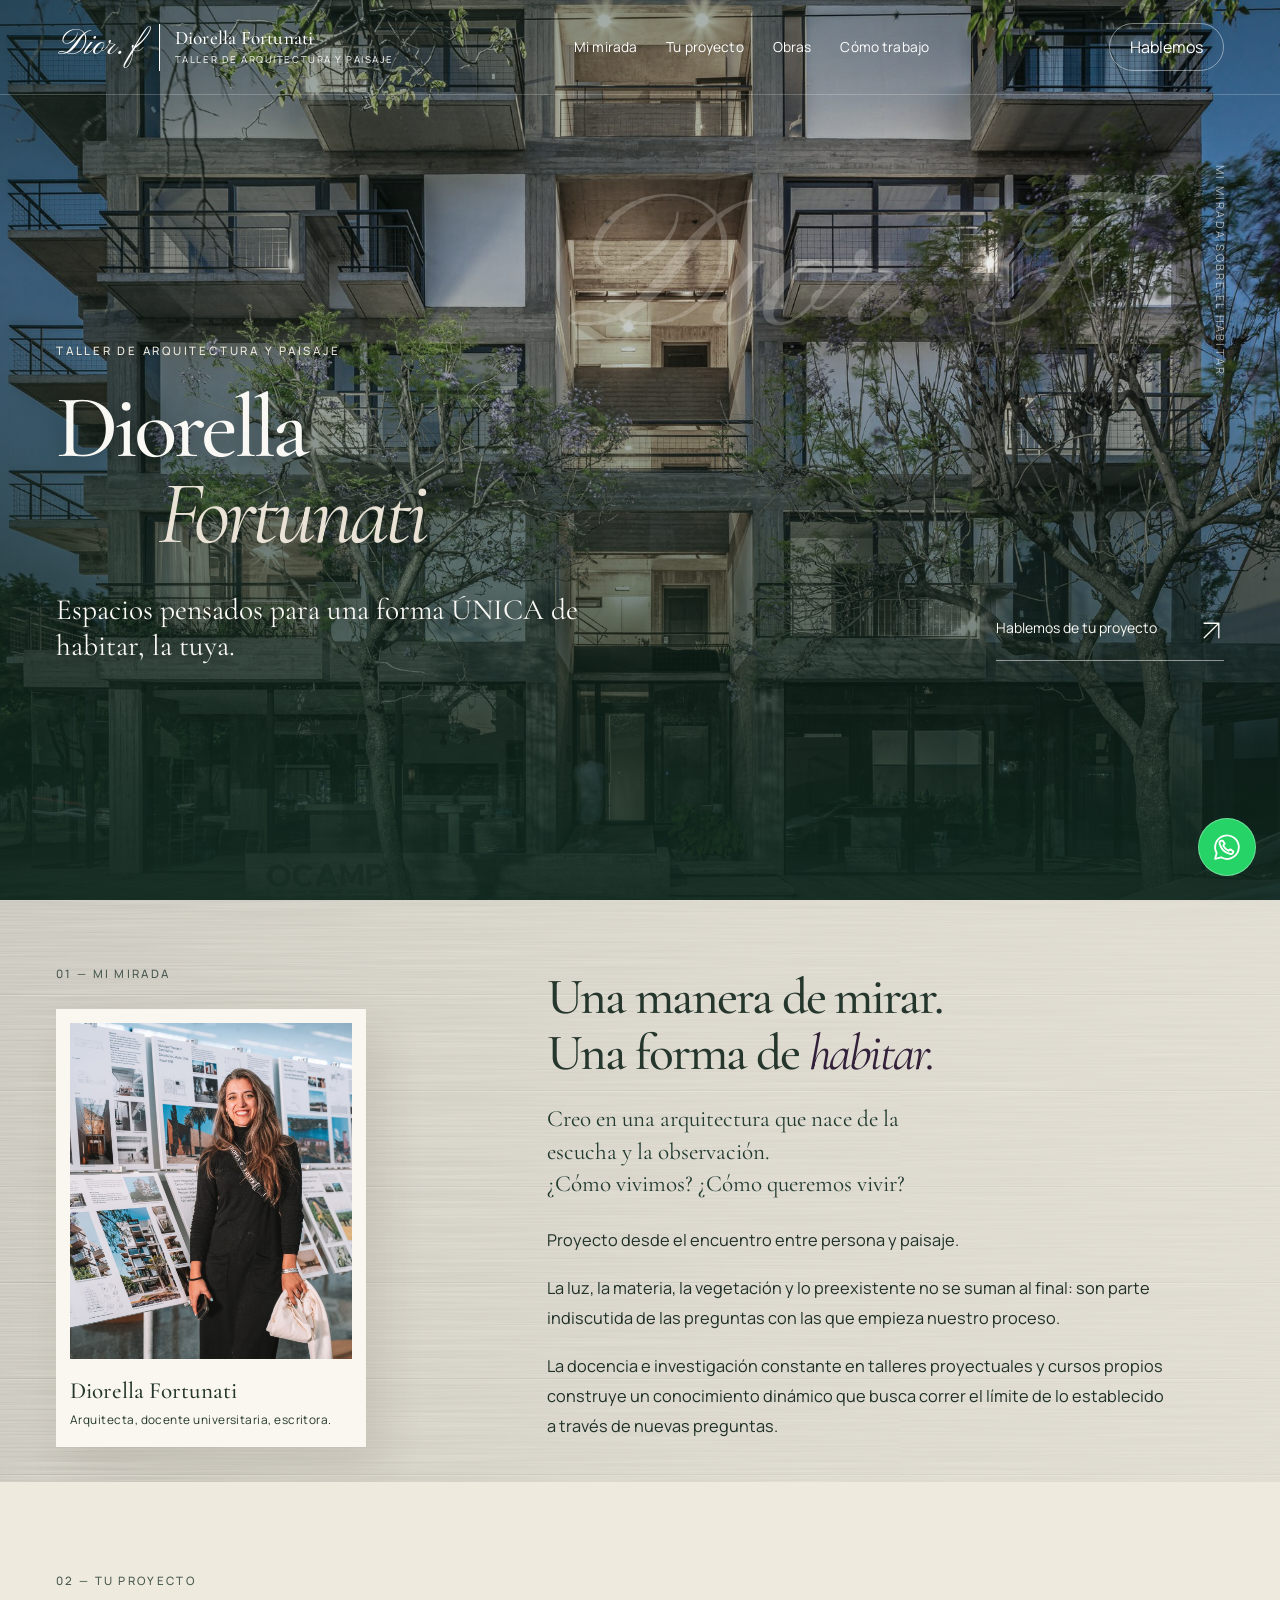
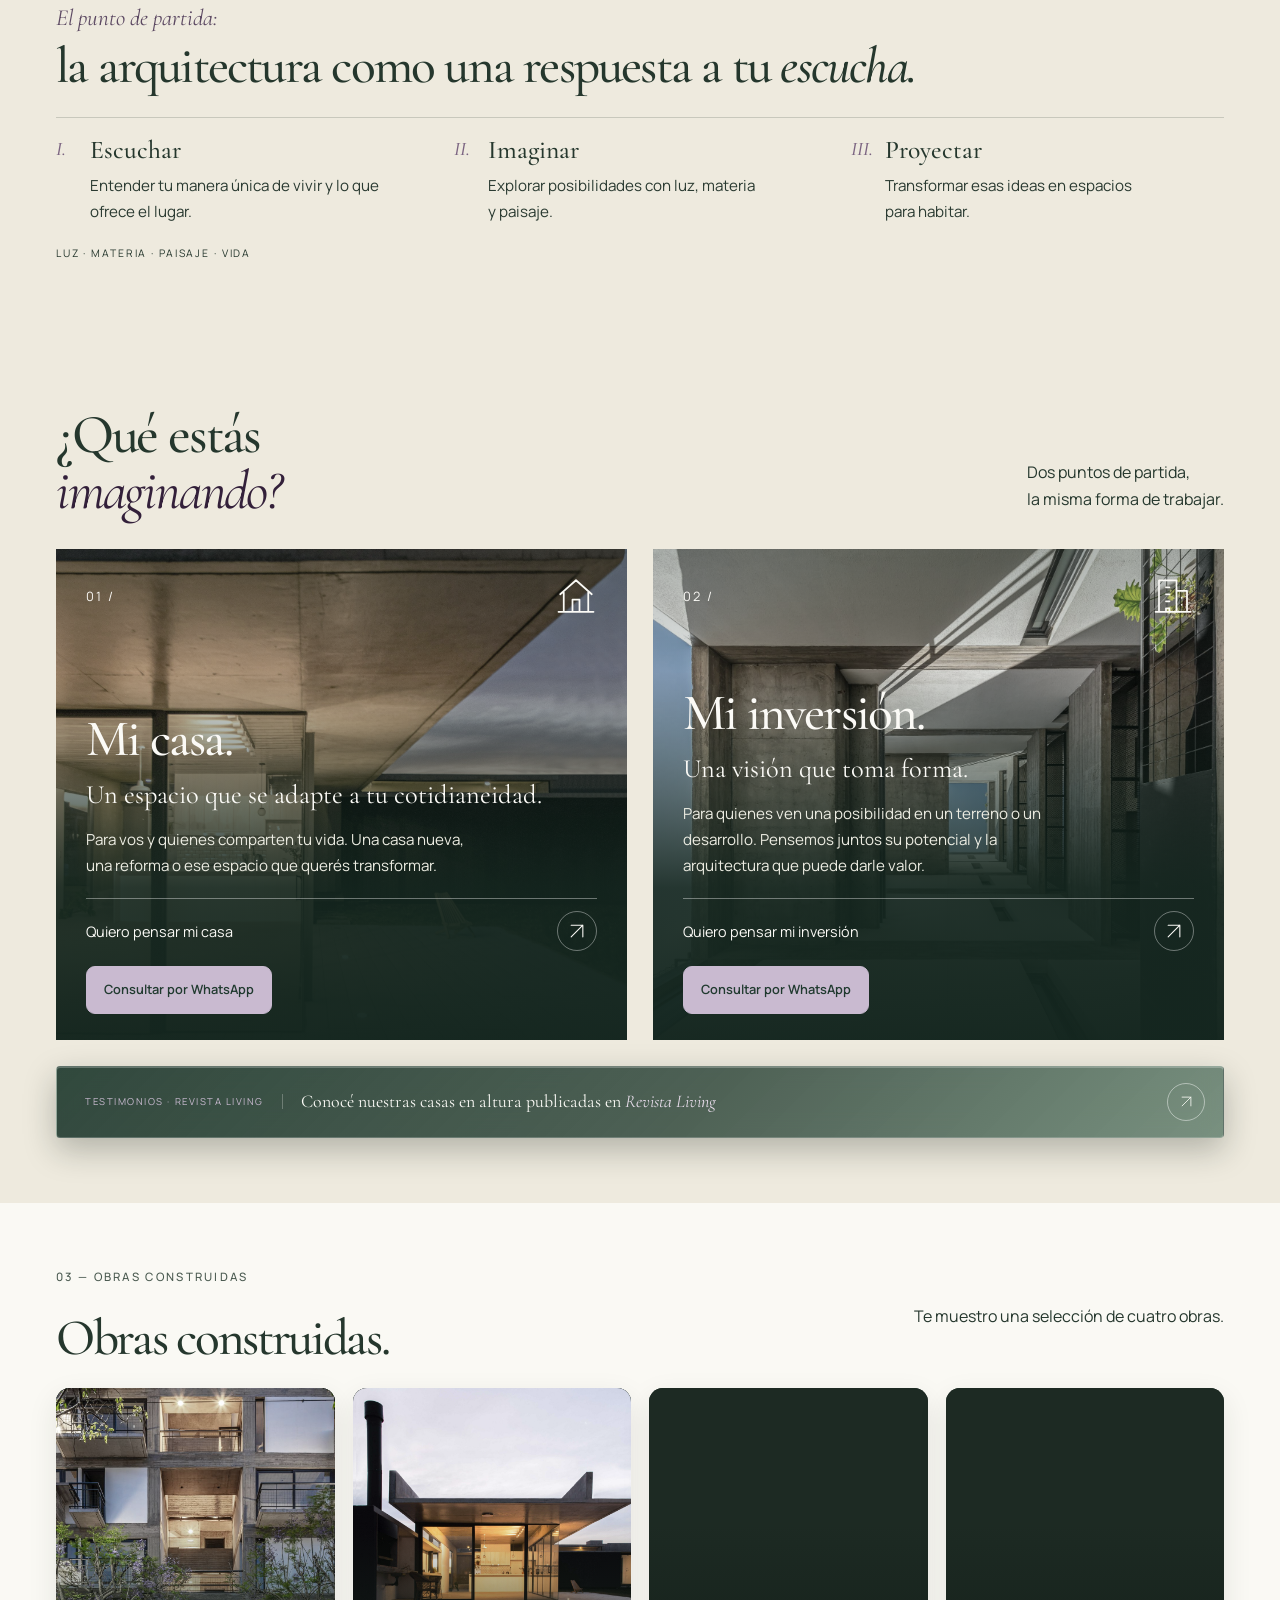
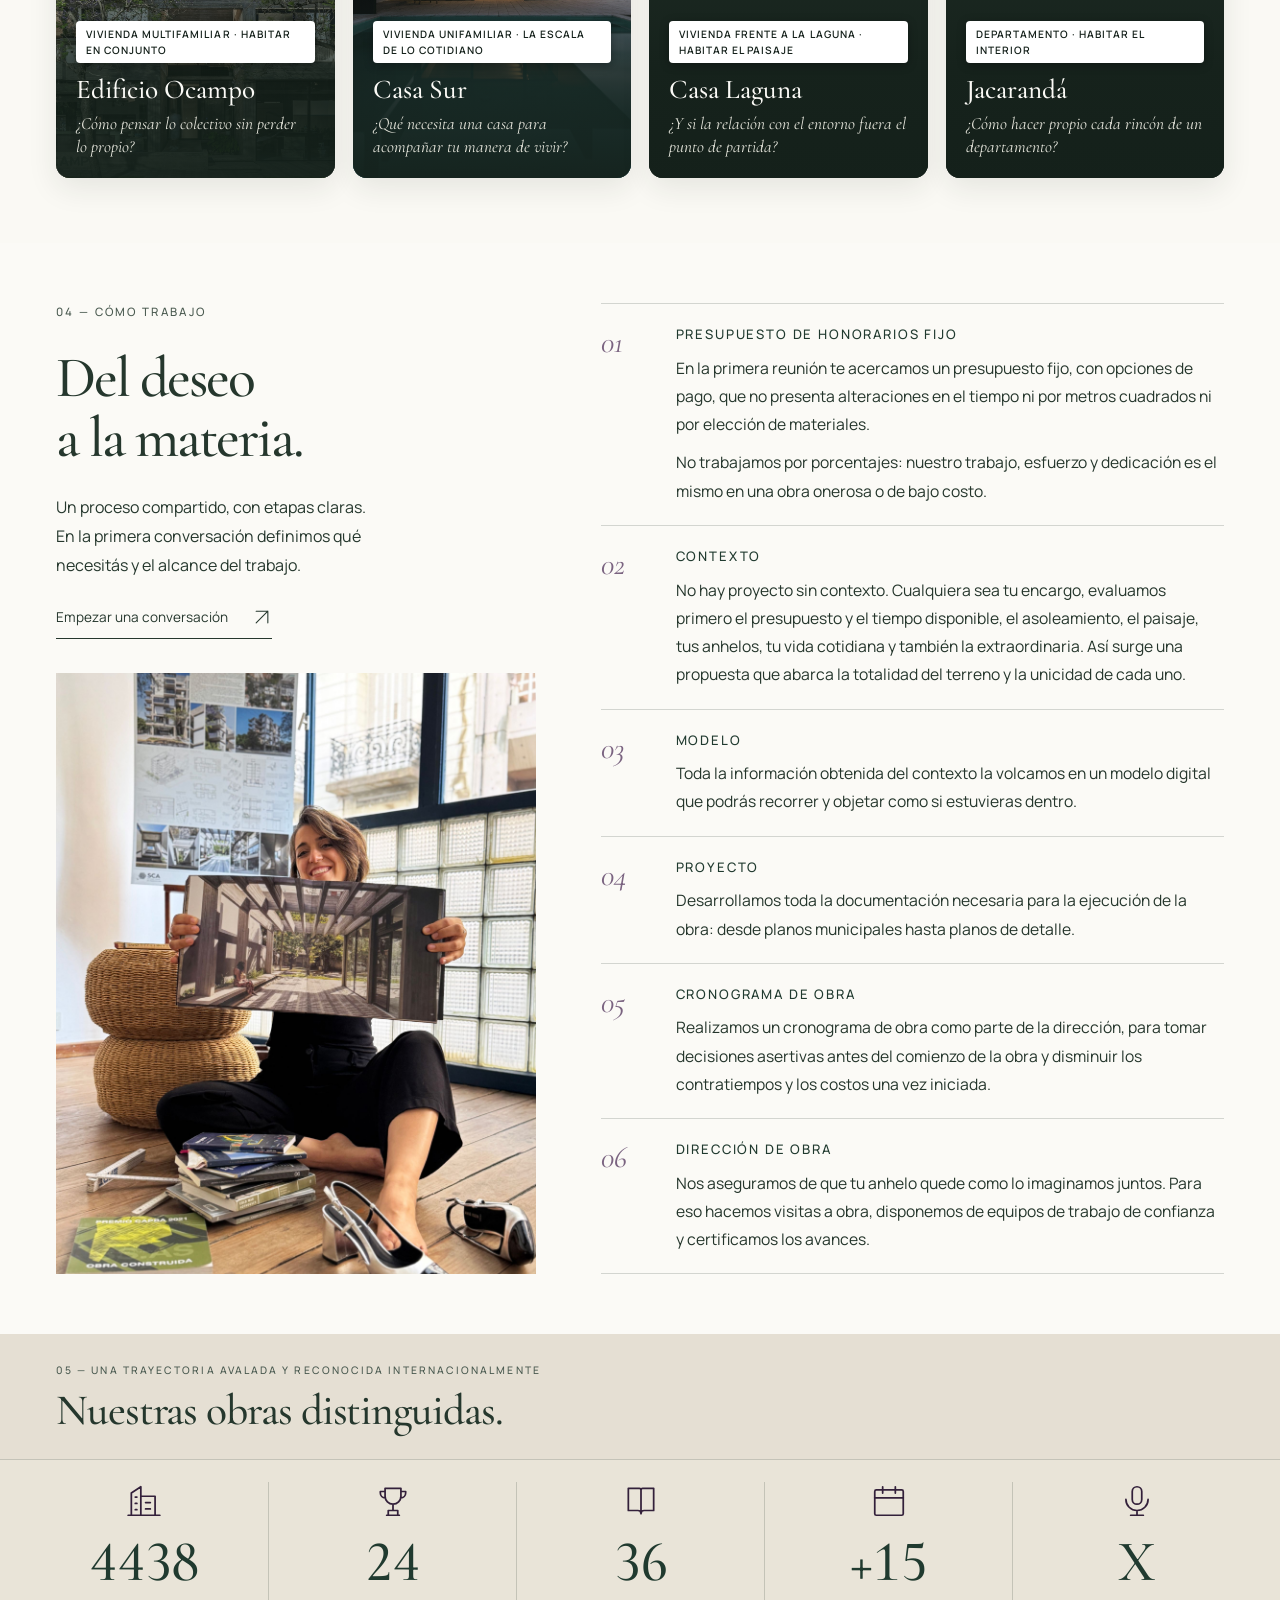
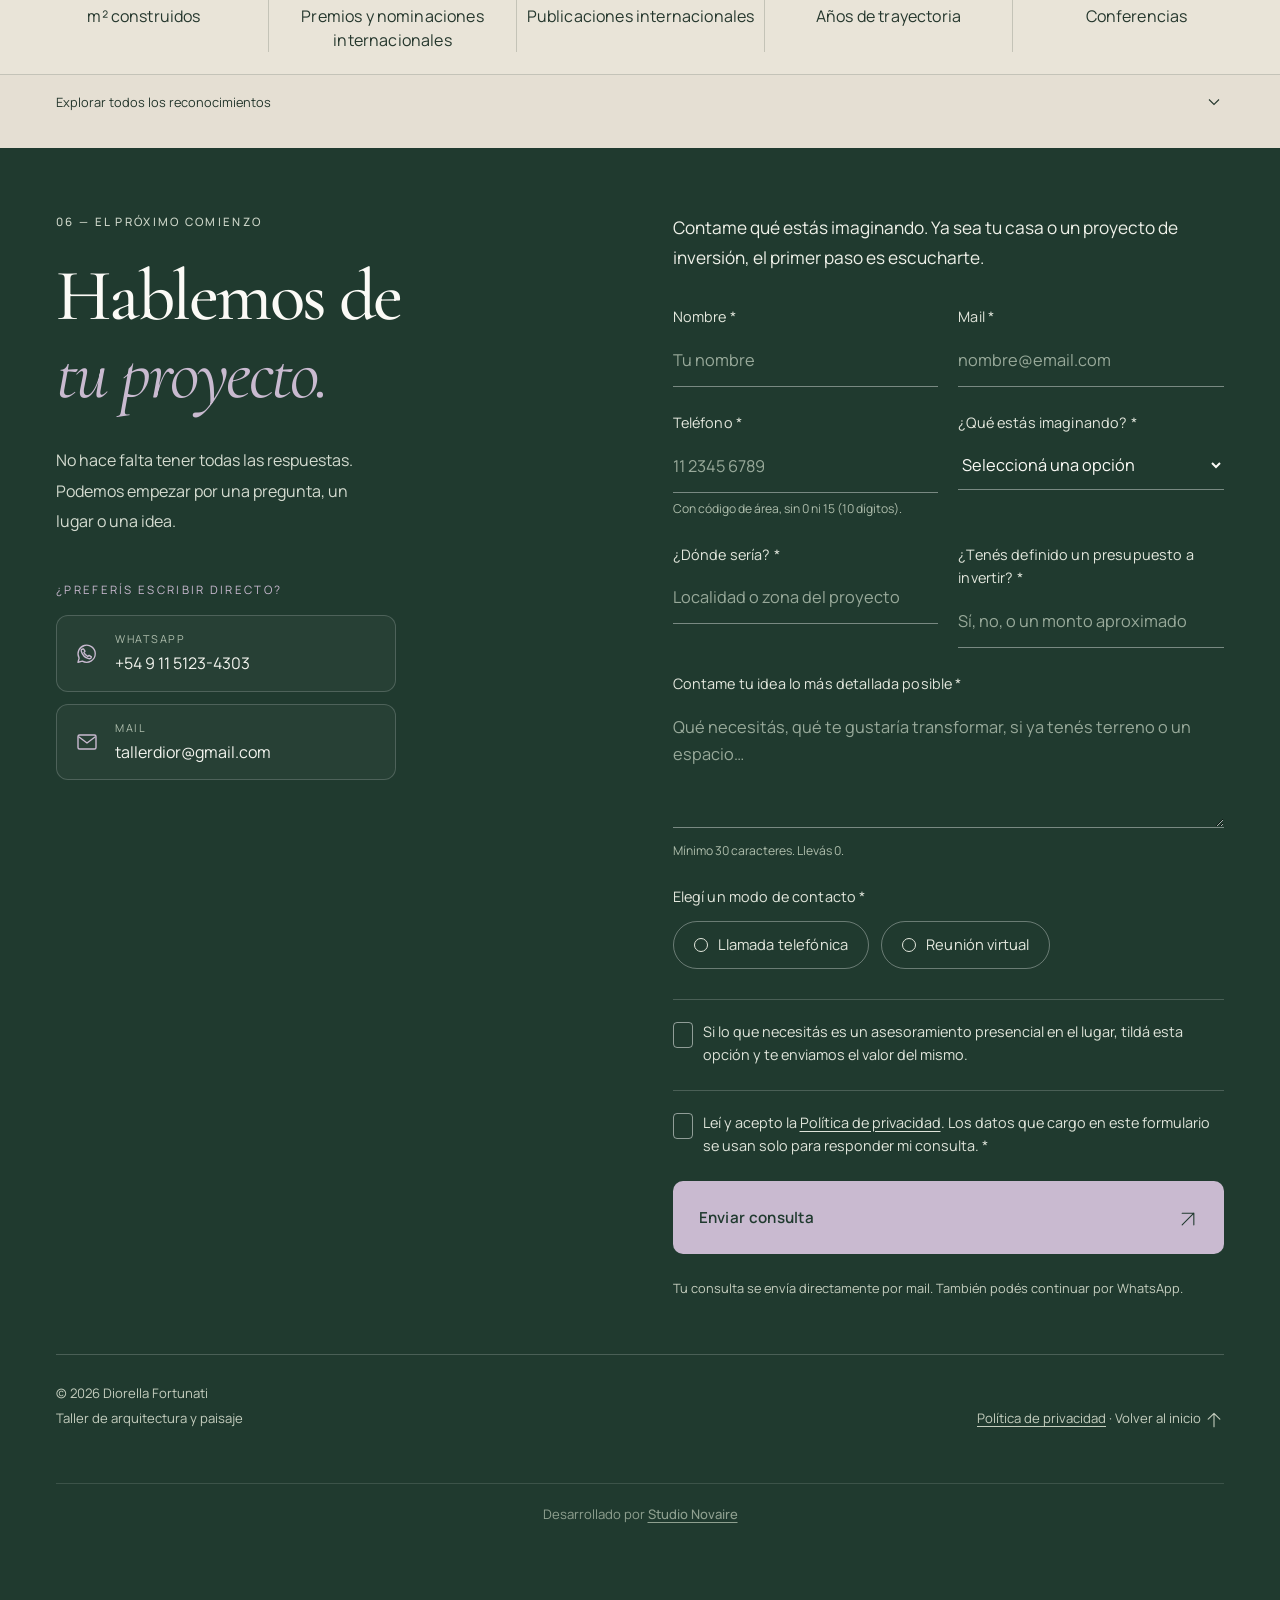
==== index.html @ 46cce626 "Restaurar cambios" ====
<!doctype html>
<html lang="es">
<head>
  <meta charset="UTF-8">
  <meta name="viewport" content="width=device-width, initial-scale=1.0">
  <meta name="theme-color" content="#173a31">
  <meta name="description" content="Diorella Fortunati. Taller de arquitectura y paisaje. Mi mirada sobre el habitar, la vivienda y los proyectos de inversión.">
  <title>Diorella Fortunati — Taller de arquitectura y paisaje</title>
  <link rel="preconnect" href="https://fonts.googleapis.com">
  <link rel="preconnect" href="https://fonts.gstatic.com" crossorigin>
  <link href="https://fonts.googleapis.com/css2?family=Cormorant+Garamond:ital,wght@0,400;0,500;0,600;1,400;1,500&amp;family=Manrope:wght@400;500;600&amp;family=Pinyon+Script&amp;display=swap" rel="stylesheet">
  <link rel="icon" href="favicon.ico" sizes="any"><link rel="icon" type="image/png" href="assets/images/favicon-dior.png"><link rel="apple-touch-icon" href="assets/images/apple-touch-icon.png">
  <link rel="stylesheet" href="css/styles.css"></head>

<body>
<!--
Edición basada en landing-dior.vercel.app y la devolución suministrada.
PENDIENTES EDITORIALES: confirmar grafía Fortunati/Fortunatti; selección definitiva
de cuatro obras y textos de sus enfoques; reemplazar fotografías con originales de Drive.
CONTACTO: configurar CONTACTO al principio de js/script.js. Sin datos, prepara una consulta
copiable y nunca simula un envío. No requiere instalar dependencias.
-->
<a class="skip" href="#inicio">Ir al contenido</a><div class="paper" aria-hidden="true"></div>
<header id="header"><nav class="wrap" aria-label="Navegación principal">
<a class="brand" href="#inicio"><span class="mark">Dior<span class="mark-dot">.</span>f</span><span class="brand-text"><span class="brand-name">Diorella Fortunati</span><span class="brand-tag">Taller de arquitectura y paisaje</span></span></a>
<div class="navlinks" id="navigation"><a href="#mirada">Mi mirada</a><a href="#tu-proyecto">Tu proyecto</a><a href="#obras">Obras</a><a href="#metodo">Cómo trabajo</a><a href="#contacto">Hablemos</a></div>
<a class="nav-cta" href="#contacto">Hablemos</a>
<button class="menu" aria-label="Abrir menú" aria-expanded="false" aria-controls="navigation"><span></span><span></span></button></nav></header>
<main>
<section class="hero" id="inicio" aria-label="Diorella Fortunati, arquitectura y paisaje">
<div class="hero-art" aria-hidden="true"><img src="assets/images/generales/frente.jpg" alt="" decoding="async" class="hero-slide active" fetchpriority="high"></div>
<div class="hero-monogram" aria-hidden="true">Dior<span class="mark-dot">.</span>F</div>
<div class="hero-folio" aria-hidden="true">Mi mirada sobre el habitar</div>
<div class="hero-content wrap"><span class="hero-kicker eyebrow">Taller de arquitectura y paisaje</span>
<h1>Diorella <span>Fortunati</span></h1>
<div class="hero-bottom"><p class="hero-copy">Espacios pensados para una forma ÚNICA de habitar, la tuya.</p><a class="hero-cta" href="#contacto">Hablemos de tu proyecto <span aria-hidden="true"><svg class="line-icon" viewBox="0 0 24 24" fill="none" stroke="currentColor" stroke-width="1.3" stroke-linecap="round" stroke-linejoin="round" aria-hidden="true"><path d="M5 19 19 5M5 5h14v14"/></svg></span></a></div>
</div></section>
<section class="intro" id="mirada"><div class="wrap intro-grid">
<div class="portrait-column reveal"><span class="eyebrow">01 — Mi mirada</span><figure class="portrait-frame"><img src="assets/images/generales/profesional.jpg" alt="Diorella Fortunati frente a una exposición de arquitectura" decoding="async" width="290" height="336" loading="lazy"><figcaption><strong>Diorella Fortunati</strong><span>Arquitecta, docente universitaria, escritora.</span></figcaption></figure></div>
<div class="intro-side reveal"><h2>Una manera de mirar.<br>Una forma de <em>habitar.</em></h2>
<p>Creo en una arquitectura que nace de la escucha y la observación.<br>¿Cómo vivimos? ¿Cómo queremos vivir?</p>
<p>Proyecto desde el encuentro entre persona y paisaje.</p>
<p>La luz, la materia, la vegetación y lo preexistente no se suman al final: son parte indiscutida de las preguntas con las que empieza nuestro proceso.</p>
<p>La docencia e investigación constante en talleres proyectuales y cursos propios construye un conocimiento dinámico que busca correr el límite de lo establecido a través de nuevas preguntas.</p>
</div></div></section>
<section class="listen" id="tu-proyecto"><div class="wrap">
<div class="listen-heading reveal"><div><span class="eyebrow">02 — Tu proyecto</span><h2><small>El punto de partida:</small> la arquitectura como una respuesta a tu <em>escucha.</em></h2></div></div>
<div class="principles reveal"><article class="principle"><span class="num">I.</span><h3>Escuchar</h3><p>Entender tu manera única de vivir y lo que ofrece el lugar.</p></article><article class="principle"><span class="num">II.</span><h3>Imaginar</h3><p>Explorar posibilidades con luz, materia y paisaje.</p></article><article class="principle"><span class="num">III.</span><h3>Proyectar</h3><p>Transformar esas ideas en espacios para habitar.</p></article></div>
<p class="listen-tags">Luz · Materia · Paisaje · Vida</p></div></section>
<section class="audiences" id="que-imaginas"><div class="wrap"><div class="audiences-heading reveal"><div><h2>¿Qué estás<br><em>imaginando?</em></h2></div><p>Dos puntos de partida,<br>la misma forma de trabajar.</p></div><div class="audience-grid"><article class="audience-card reveal">
<img class="audience-photo" src="assets/images/casa-sur/lateral.jpg" alt="" loading="lazy" decoding="async">
<div class="audience-top"><span class="audience-number">01 /</span><svg class="audience-icon" viewBox="0 0 24 24" fill="none" stroke="currentColor" stroke-width="1.3" stroke-linecap="round" stroke-linejoin="round" aria-hidden="true"><path d="m3 11 9-8 9 8M5 10v11h14V10M10 21v-7h4v7M2 21h20"/></svg></div>
<div class="audience-content"><h3>Mi casa.</h3><p class="audience-subtitle">Un espacio que se adapte a tu cotidianeidad.</p><p class="audience-description">Para vos y quienes comparten tu vida. Una casa nueva, una reforma o ese espacio que querés transformar.</p><a class="audience-action" href="#contacto" data-interest="Vivienda unifamiliar">Quiero pensar mi casa<span class="audience-arrow"><svg class="line-icon" viewBox="0 0 24 24" fill="none" stroke="currentColor" stroke-width="1.3" stroke-linecap="round" stroke-linejoin="round" aria-hidden="true"><path d="M5 19 19 5M5 5h14v14"/></svg></span></a><a class="audience-whatsapp" href="#contacto" data-wa="vivienda" data-interest="Vivienda unifamiliar" aria-label="Consultar por WhatsApp sobre vivienda familiar"><span>Consultar por WhatsApp</span></a></div></article><article class="audience-card reveal">
<img class="audience-photo" src="assets/images/ocampo-edificio/lateral.jpg" alt="" loading="lazy" decoding="async">
<div class="audience-top"><span class="audience-number">02 /</span><svg class="audience-icon" viewBox="0 0 24 24" fill="none" stroke="currentColor" stroke-width="1.3" stroke-linecap="round" stroke-linejoin="round" aria-hidden="true"><path d="M4 21V3h10v18M14 9h6v12M2 21h20M8 7h2M8 11h2M8 15h2M17 13h0M17 17h0M8 21v-2h2v2"/></svg></div>
<div class="audience-content"><h3>Mi inversión.</h3><p class="audience-subtitle">Una visión que toma forma.</p><p class="audience-description">Para quienes ven una posibilidad en un terreno o un desarrollo. Pensemos juntos su potencial y la arquitectura que puede darle valor.</p><a class="audience-action" href="#contacto" data-interest="Inversión / desarrollo inmobiliario">Quiero pensar mi inversión<span class="audience-arrow"><svg class="line-icon" viewBox="0 0 24 24" fill="none" stroke="currentColor" stroke-width="1.3" stroke-linecap="round" stroke-linejoin="round" aria-hidden="true"><path d="M5 19 19 5M5 5h14v14"/></svg></span></a><a class="audience-whatsapp" href="#contacto" data-wa="inversion" data-interest="Inversión / desarrollo inmobiliario" aria-label="Consultar por WhatsApp sobre inversión inmobiliaria"><span>Consultar por WhatsApp</span></a></div></article></div><a class="press-band reveal" href="https://www.lanacion.com.ar/revista-living/visitamos-a-tres-vecinos-en-un-edificio-en-ituzaingo-que-apuesta-a-elevar-la-calidad-de-vida-en-nid27102024/" target="_blank" rel="noopener"><span class="press-label">Testimonios · Revista Living</span><span class="press-text">Conocé nuestras casas en altura publicadas en <em>Revista Living</em></span><span class="press-arrow" aria-hidden="true"><svg class="line-icon" viewBox="0 0 24 24" fill="none" stroke="currentColor" stroke-width="1.3" stroke-linecap="round" stroke-linejoin="round"><path d="M5 19 19 5M5 5h14v14"/></svg></span></a></div></section>
<section class="works" id="obras"><div class="wrap"><div class="section-head reveal"><div><span class="eyebrow">03 — Obras construidas</span><h2>Obras construidas.</h2></div><p>Te muestro una selección de cuatro obras.</p></div><div class="gallery-tools"><p>Seleccioná una obra para conocerla.</p><div class="gallery-buttons"><button type="button" id="worksPrev" aria-label="Obras anteriores" aria-controls="worksTrack"><svg class="line-icon" viewBox="0 0 24 24" fill="none" stroke="currentColor" stroke-width="1.4" aria-hidden="true"><path d="M20 12H4m7-7-7 7 7 7"/></svg></button><button type="button" id="worksNext" aria-label="Obras siguientes" aria-controls="worksTrack"><svg class="line-icon" viewBox="0 0 24 24" fill="none" stroke="currentColor" stroke-width="1.4" aria-hidden="true"><path d="M4 12h16m-7-7 7 7-7 7"/></svg></button></div></div><div class="project-grid reveal" id="worksTrack" role="region" aria-label="Galería de obras construidas" tabindex="0"><article class="project" data-interest="Inversión / desarrollo inmobiliario" data-project="0"><button class="project-select" type="button" aria-label="Ver detalle de Edificio Ocampo" aria-haspopup="dialog"><span class="project-media"><img src="assets/images/ocampo-edificio/frente.jpg" alt="Edificio Ocampo — Estudio Morton" decoding="async" loading="lazy"><span class="project-open">Ver obra <svg class="line-icon" viewBox="0 0 24 24" fill="none" stroke="currentColor" stroke-width="1.3" aria-hidden="true"><path d="M5 19 19 5M5 5h14v14"/></svg></span></span><span class="project-info"><span class="project-meta">Vivienda multifamiliar · Habitar en conjunto</span><span class="project-name">Edificio Ocampo</span><span class="project-idea">¿Cómo pensar lo colectivo sin perder lo propio?</span></span></button></article>
<article class="project" data-interest="Vivienda unifamiliar" data-project="1"><button class="project-select" type="button" aria-label="Ver detalle de Casa Sur" aria-haspopup="dialog"><span class="project-media"><img src="assets/images/casa-sur/pileta.jpg" alt="Casa Sur — Estudio Morton" decoding="async" loading="lazy"><span class="project-open">Ver obra <svg class="line-icon" viewBox="0 0 24 24" fill="none" stroke="currentColor" stroke-width="1.3" aria-hidden="true"><path d="M5 19 19 5M5 5h14v14"/></svg></span></span><span class="project-info"><span class="project-meta">Vivienda unifamiliar · La escala de lo cotidiano</span><span class="project-name">Casa Sur</span><span class="project-idea">¿Qué necesita una casa para acompañar tu manera de vivir?</span></span></button></article>
<article class="project" data-interest="Vivienda unifamiliar" data-project="2"><button class="project-select" type="button" aria-label="Ver detalle de Casa Laguna" aria-haspopup="dialog"><span class="project-media"><img src="assets/images/casa-laguna/image3.jpg" alt="Casa Laguna — Estudio Morton" decoding="async" loading="lazy"><span class="project-open">Ver obra <svg class="line-icon" viewBox="0 0 24 24" fill="none" stroke="currentColor" stroke-width="1.3" aria-hidden="true"><path d="M5 19 19 5M5 5h14v14"/></svg></span></span><span class="project-info"><span class="project-meta">Vivienda frente a la laguna · Habitar el paisaje</span><span class="project-name">Casa Laguna</span><span class="project-idea">¿Y si la relación con el entorno fuera el punto de partida?</span></span></button></article>
<article class="project" data-interest="Vivienda unifamiliar" data-project="3"><button class="project-select" type="button" aria-label="Ver detalle de Jacarandá" aria-haspopup="dialog"><span class="project-media"><img src="assets/images/jacaranda/cocina.jpg" alt="Jacarandá — Estudio Morton" decoding="async" loading="lazy"><span class="project-open">Ver obra <svg class="line-icon" viewBox="0 0 24 24" fill="none" stroke="currentColor" stroke-width="1.3" aria-hidden="true"><path d="M5 19 19 5M5 5h14v14"/></svg></span></span><span class="project-info"><!-- JACARANDÁ: textos provisorios, completar con datos de Diorella --><span class="project-meta">Departamento · Habitar el interior</span><span class="project-name">Jacarandá</span><span class="project-idea">¿Cómo hacer propio cada rincón de un departamento?</span></span></button></article></div></div></section>
<section class="process" id="metodo"><div class="wrap process-grid"><div class="reveal"><span class="eyebrow">04 — Cómo trabajo</span><h2>Del deseo<br>a la materia.</h2><!-- FOTO: reemplazar el src por la foto definitiva --><figure class="process-photo"> <img src="assets/images/generales/proyecto.jpg" alt="Obra de Diorella Fortunati" loading="lazy" decoding="async"></figure><p class="process-lead">Un proceso compartido, con etapas claras. En la primera conversación definimos qué necesitás y el alcance del trabajo.</p><a class="text-link" href="#contacto">Empezar una conversación <svg class="line-icon" viewBox="0 0 24 24" fill="none" stroke="currentColor" stroke-width="1.3" stroke-linecap="round" stroke-linejoin="round" aria-hidden="true"><path d="M5 19 19 5M5 5h14v14"/></svg></a></div><div class="steps reveal">
<article class="step"><span>01</span><div><h3>Presupuesto de honorarios fijo</h3><p>En la primera reunión te acercamos un presupuesto fijo, con opciones de pago, que no presenta alteraciones en el tiempo ni por metros cuadrados ni por elección de materiales.</p><p>No trabajamos por porcentajes: nuestro trabajo, esfuerzo y dedicación es el mismo en una obra onerosa o de bajo costo.</p></div></article>
<article class="step"><span>02</span><div><h3>Contexto</h3><p>No hay proyecto sin contexto. Cualquiera sea tu encargo, evaluamos primero el presupuesto y el tiempo disponible, el asoleamiento, el paisaje, tus anhelos, tu vida cotidiana y también la extraordinaria. Así surge una propuesta que abarca la totalidad del terreno y la unicidad de cada uno.</p></div></article>
<article class="step"><span>03</span><div><h3>Modelo</h3><p>Toda la información obtenida del contexto la volcamos en un modelo digital que podrás recorrer y objetar como si estuvieras dentro.</p></div></article>
<article class="step"><span>04</span><div><h3>Proyecto</h3><p>Desarrollamos toda la documentación necesaria para la ejecución de la obra: desde planos municipales hasta planos de detalle.</p></div></article>
<article class="step"><span>05</span><div><h3>Cronograma de obra</h3><p>Realizamos un cronograma de obra como parte de la dirección, para tomar decisiones asertivas antes del comienzo de la obra y disminuir los contratiempos y los costos una vez iniciada.</p></div></article>
<article class="step"><span>06</span><div><h3>Dirección de obra</h3><p>Nos aseguramos de que tu anhelo quede como lo imaginamos juntos. Para eso hacemos visitas a obra, disponemos de equipos de trabajo de confianza y certificamos los avances.</p></div></article>
</div></div></section>
<section class="recognition-band" id="premios" aria-labelledby="recognitionTitle"><div class="wrap reveal"><div class="recognition-heading"><div><span class="eyebrow">05 — Una trayectoria avalada y reconocida internacionalmente</span><h2 id="recognitionTitle">Nuestras obras distinguidas.</h2></div></div></div>
<div class="profile-counters wide-counters"><div class="recognition-stat"><svg class="stat-icon" viewBox="0 0 24 24" fill="none" stroke="currentColor" stroke-width="1.1" stroke-linecap="round" stroke-linejoin="round" aria-hidden="true"><path d="M2 21h20M4 21V7l6-4v18M10 9h9v12M13 13h3M13 17h3M6.5 9.5h1M6.5 13.5h1M6.5 17.5h1"/></svg><strong class="profile-count" data-target="4500" aria-hidden="true">4500</strong><span>m² construidos</span><span class="sr-only">4500</span></div><div class="recognition-stat"><svg class="stat-icon" viewBox="0 0 24 24" fill="none" stroke="currentColor" stroke-width="1.1" stroke-linecap="round" stroke-linejoin="round" aria-hidden="true"><path d="M7 4h10v5a5 5 0 0 1-10 0V4ZM7 6H4v1a3 3 0 0 0 3 3M17 6h3v1a3 3 0 0 1-3 3M12 14v4M8 21h8M9 18h6v3H9z"/></svg><strong class="profile-count" data-target="24" aria-hidden="true">24</strong><span>Premios y nominaciones internacionales</span><span class="sr-only">24</span></div><div class="recognition-stat"><svg class="stat-icon" viewBox="0 0 24 24" fill="none" stroke="currentColor" stroke-width="1.1" stroke-linecap="round" stroke-linejoin="round" aria-hidden="true"><path d="M4 4h7a1 1 0 0 1 1 1v15a2 2 0 0 0-2-2H4V4Zm16 0h-7a1 1 0 0 0-1 1v15a2 2 0 0 1 2-2h6V4Z"/></svg><strong class="profile-count" data-target="36" aria-hidden="true">36</strong><span>Publicaciones internacionales</span><span class="sr-only">36</span></div><div class="recognition-stat"><svg class="stat-icon" viewBox="0 0 24 24" fill="none" stroke="currentColor" stroke-width="1.1" stroke-linecap="round" stroke-linejoin="round" aria-hidden="true"><rect x="3" y="5" width="18" height="16" rx="1"/><path d="M3 10h18M8 3v4m8-4v4"/></svg><strong class="profile-count" data-target="15" data-prefix="+" aria-hidden="true">15</strong><span>Años de trayectoria</span><span class="sr-only">Más de 15</span></div><div class="recognition-stat"><svg class="stat-icon" viewBox="0 0 24 24" fill="none" stroke="currentColor" stroke-width="1.1" stroke-linecap="round" stroke-linejoin="round" aria-hidden="true"><rect x="9" y="3" width="6" height="11" rx="3"/><path d="M5 11a7 7 0 0 0 14 0M12 18v3M8 21h8"/></svg><!-- CONFERENCIAS: reemplazar las dos X por el número real --><strong class="profile-count" data-target="X" aria-hidden="true">X</strong><span>Conferencias</span><span class="sr-only">Conferencias: dato a confirmar</span></div></div><div class="wrap"><details class="recognition-details"><summary>Explorar todos los reconocimientos<svg class="line-icon" viewBox="0 0 24 24" fill="none" stroke="currentColor" stroke-width="1.3" aria-hidden="true"><path d="m6 9 6 6 6-6"/></svg></summary><div class="recognition-list full-recognition-list"><div class="recognition-category"><h4>Premios</h4><ul><li><strong>Gran Bienal Internacional de Arquitectura de Santa Cruz</strong><p>Primer premio · Edificio Ocampo · Categoría E: Producción Internacional, Obra Construida.</p></li><li><strong>ARQ FADEA 2024/2025</strong><p>Segundo premio.</p></li><li><strong>CAPBA Obra Construida 2021</strong><p>Segundo premio · Edificio Ocampo · Vivienda multifamiliar mayor a tres niveles.</p></li><li><strong>CAPBA Obra Construida 2018</strong><p>Primer premio · Casa Suburbana · Vivienda PROCREAR.</p></li><li><strong>Mejor proyecto de posgrado UTDT 2017</strong><p>Tercer premio · Rolling Pavilion · Diorella Fortunati, Andres Milos y Diego Valenzuela · Posgrado de Arquitectura y Tecnología.</p></li><li><strong>Premio Internacional CLA TIL 2014</strong><p>Segundo premio · Congreso Latinoamericano de Arquitectura, Taller Integral de Arquitectura · CCCAO, tesis de Diorella Fortunati.</p></li></ul></div><div class="recognition-category"><h4>Nominaciones</h4><ul><li><strong>Mies Crown Hall Americas Prize</strong><p>Cycle 5 · 2024–2025.</p></li><li><strong>Golden Trezzini Awards 2023 · Edificio Ocampo</strong><p>Best Implemented Project of Residential or Mixed-Use Estate.</p></li><li><strong>Golden Trezzini Awards 2023 · Casa Laguna</strong><p>Best Implemented Project of Private Residence.</p></li><li><strong>Golden Trezzini Awards 2023 · Jacarandá</strong><p>Best Implemented Apartment.</p></li><li><strong>Premio Soy Arquitecta 2021–2022</strong><p>Diorella Fortunati · Arquitecta Desarrolladora.</p></li></ul></div><div class="recognition-category"><h4>Menciones y distinciones</h4><ul><li><strong>Premio Soy Arquitecta 2023–2024</strong><p>Diorella Fortunati · Destacada en Arquitecta Proyectista.</p></li><li><strong>Premio Gualter Colombo · Bienal Nacional AcAU 2021–2022</strong><p>Distinción · Edificio Ocampo · Vivienda multifamiliar.</p></li><li><strong>CAPBA Obra Construida 2022</strong><p>Mención · Casa Sur · Vivienda unifamiliar.</p></li><li><strong>Mejor curso de grado UTDT 2021</strong><p>Primera mención · Simulaciones Sincrónicas · Dirección de Obras, Cátedra Robles.</p></li></ul></div><div class="recognition-category"><h4>Selecciones</h4><ul><li><strong>XVIII Bienal Internacional de Arquitectura de Buenos Aires 2022</strong><p>Edificio Ocampo · Vivienda multifamiliar.</p></li><li><strong>Premio In Award · Bienal Internacional de Arquitectura de Nueva York 2022</strong><p>Selección.</p></li><li><strong>5.º Encuentro de Mujeres Arquitectas 2023</strong><p>Selección nacional · Sistemas Materiales · Academia e Investigación.</p></li></ul></div><div class="recognition-category"><h4>Convocatorias</h4><ul><li><strong>Conversatorio Vivienda Exenta · CAPBA D2 2023</strong><p>Casa Laguna · Colección Vivienda, n.º 2: Viviendas Exentas · Bisman Ediciones.</p></li><li><strong>Consejo Superior de Arquitectura 2023</strong><p>Curso Expresión Material.</p></li></ul></div><div class="recognition-category"><h4>Becas</h4><ul><li><strong>Intercambio profesional IGE 2015</strong><p>Beca completa · Diorella Fortunati · Intercambio de Grupo de Estudio Alemania–Argentina, Rotary Internacional.</p></li><li><strong>Beca al mérito UM · 2007–2012</strong><p>Diorella Fortunati.</p></li></ul></div></div><p class="counter-note">Las entradas idénticas de Casa Laguna / Golden Trezzini y de In Award Nueva York se muestran una sola vez.</p></details></div></section>
<section class="contact" id="contacto"><div class="wrap"><div class="contact-top"><div class="contact-heading reveal"><span class="eyebrow">06 — El próximo comienzo</span><h2>Hablemos de<br><em>tu proyecto.</em></h2><p>No hace falta tener todas las respuestas. Podemos empezar por una pregunta, un lugar o una idea.</p><div class="contact-direct"><span class="contact-direct-label">¿Preferís escribir directo?</span><a class="contact-direct-link" href="#contacto" data-wa="general"><svg viewBox="0 0 32 32" fill="none" stroke="currentColor" stroke-width="1.8" stroke-linecap="round" stroke-linejoin="round" aria-hidden="true"><path d="M27 15.5a11.5 11.5 0 0 1-17.2 10L4 27l1.5-5.6A11.5 11.5 0 1 1 27 15.5Z"/><path d="m11.3 9.3 2 3-1.4 1.8c1.1 2.2 2.9 4 5.1 5.1l1.8-1.4 3 2c-.3 2-1.7 2.9-3.5 2.4-4.8-1.3-8.6-5.1-9.9-9.9-.5-1.8.4-3.2 2.9-3Z"/></svg><span><small>WhatsApp</small>+54 9 11 5123-4303</span></a><a class="contact-direct-link" href="mailto:tallerdior@gmail.com"><svg viewBox="0 0 24 24" fill="none" stroke="currentColor" stroke-width="1.4" stroke-linecap="round" stroke-linejoin="round" aria-hidden="true"><rect x="3" y="5" width="18" height="14" rx="1.5"/><path d="m4 7 8 6 8-6"/></svg><span><small>Mail</small>tallerdior@gmail.com</span></a></div></div><div class="contact-card reveal"><p>Contame qué estás imaginando. Ya sea tu casa o un proyecto de inversión, el primer paso es escucharte.</p>
<form class="contact-form" id="contactForm">
<div class="field"><label for="nombre">Nombre *</label><input id="nombre" name="nombre" autocomplete="name" placeholder="Tu nombre" maxlength="120" required></div>
<div class="field"><label for="email">Mail *</label><input id="email" name="email" type="email" autocomplete="email" placeholder="nombre@email.com" maxlength="200" required></div>
<div class="field"><label for="telefono">Teléfono *</label><input id="telefono" name="telefono" type="tel" inputmode="tel" autocomplete="tel" placeholder="11 2345 6789" maxlength="20" required aria-describedby="telefonoHint"><small class="field-hint" id="telefonoHint">Con código de área, sin 0 ni 15 (10 dígitos).</small></div>
<div class="field"><label for="tipo">¿Qué estás imaginando? *</label><select id="tipo" name="tipo" required><option value="" selected disabled>Seleccioná una opción</option><option>Vivienda unifamiliar</option><option>Inversión / desarrollo inmobiliario</option></select></div>
<div class="field"><label for="ubicacion">¿Dónde sería? *</label><input id="ubicacion" name="ubicacion" placeholder="Localidad o zona del proyecto" maxlength="200" required></div>
<div class="field"><label for="presupuesto">¿Tenés definido un presupuesto a invertir? *</label><input id="presupuesto" name="presupuesto" placeholder="Sí, no, o un monto aproximado" maxlength="200" required></div>
<div class="field wide"><label for="mensaje">Contame tu idea lo más detallada posible *</label><textarea id="mensaje" name="mensaje" placeholder="Qué necesitás, qué te gustaría transformar, si ya tenés terreno o un espacio…" maxlength="4000" required></textarea></div>
<fieldset class="field wide choice-group"><legend>Elegí un modo de contacto *</legend>
<label class="choice"><input type="radio" name="modo" value="Llamada telefónica" required><span>Llamada telefónica</span></label>
<label class="choice"><input type="radio" name="modo" value="Reunión virtual" required><span>Reunión virtual</span></label></fieldset>
<label class="choice choice-check field wide"><input type="checkbox" name="presencial" value="Sí"><span>Si lo que necesitás es un asesoramiento presencial en el lugar, tildá esta opción y te enviamos el valor del mismo.</span></label>
<label class="choice choice-check field wide"><input type="checkbox" name="privacidad" value="Sí" required><span>Leí y acepto la <button type="button" class="privacy-open">Política de privacidad</button>. Los datos que cargo en este formulario se usan solo para responder mi consulta. *</span></label>
<button class="submit" type="submit"><span id="submitLabel" style="font-size:inherit">Preparar consulta</span><span aria-hidden="true"><svg class="line-icon" viewBox="0 0 24 24" fill="none" stroke="currentColor" stroke-width="1.3" stroke-linecap="round" stroke-linejoin="round" aria-hidden="true"><path d="M5 19 19 5M5 5h14v14"/></svg></span></button>
<p class="form-note" id="contactNote">Vista previa: el contacto del estudio todavía no está conectado. Podés preparar y copiar tu consulta; no se enviará automáticamente.</p>
</form></div></div><footer><div>© <span id="year">2026</span> Diorella Fortunati<br>Taller de arquitectura y paisaje</div><div class="footer-right"><button type="button" class="privacy-open">Política de privacidad</button> · <a href="#inicio">Volver al inicio <svg class="line-icon" viewBox="0 0 24 24" fill="none" stroke="currentColor" stroke-width="1.3" stroke-linecap="round" stroke-linejoin="round" aria-hidden="true"><path d="M12 20V4m-7 7 7-7 7 7"/></svg></a></div><div class="footer-credit">Desarrollado por <a href="https://www.studionovaire.com/" target="_blank" rel="noopener">Studio Novaire</a></div></footer></div></section>
</main>
<a class="whatsapp whatsapp-floating" href="#contacto" data-wa="general" aria-label="Consultar por WhatsApp"><svg viewBox="0 0 32 32" fill="none" stroke="currentColor" stroke-width="1.8" stroke-linecap="round" stroke-linejoin="round" aria-hidden="true"><path d="M27 15.5a11.5 11.5 0 0 1-17.2 10L4 27l1.5-5.6A11.5 11.5 0 1 1 27 15.5Z"/><path d="m11.3 9.3 2 3-1.4 1.8c1.1 2.2 2.9 4 5.1 5.1l1.8-1.4 3 2c-.3 2-1.7 2.9-3.5 2.4-4.8-1.3-8.6-5.1-9.9-9.9-.5-1.8.4-3.2 2.9-3Z"/></svg></a>
<dialog id="projectDialog" aria-labelledby="projectTitle"><button class="dialog-close" type="button">Cerrar <svg class="line-icon" viewBox="0 0 24 24" fill="none" stroke="currentColor" stroke-width="1.3" stroke-linecap="round" stroke-linejoin="round" aria-hidden="true"><path d="m6 6 12 12M6 18 18 6"/></svg></button><div class="project-detail-layout"><div class="project-detail-image"><img id="projectImage" alt=""></div><div class="dialog-caption"><span class="eyebrow">Estudio Morton · Obra seleccionada</span><h2 id="projectTitle"></h2><p id="projectFacts"></p><p id="projectQuestion"></p><div class="detail-block"><h3>Qué se realizó</h3><p id="projectScope"></p></div><div class="detail-block"><h3>Qué se destaca</h3><ul id="projectHighlights"></ul></div><p id="projectCredits"></p><a id="projectSource" class="detail-source" target="_blank" rel="noopener">Ver ficha completa en Estudio Morton</a><a class="text-link" id="projectInquiry" href="#contacto">Quiero conversar sobre mi proyecto<svg class="line-icon" viewBox="0 0 24 24" fill="none" stroke="currentColor" stroke-width="1.3" aria-hidden="true"><path d="M5 19 19 5M5 5h14v14"/></svg></a></div></div></dialog>
<dialog id="privacyDialog" aria-labelledby="privacyTitle"><button class="dialog-close" type="button">Cerrar <svg class="line-icon" viewBox="0 0 24 24" fill="none" stroke="currentColor" stroke-width="1.3" stroke-linecap="round" stroke-linejoin="round" aria-hidden="true"><path d="m6 6 12 12M6 18 18 6"/></svg></button><div class="inquiry-content privacy-content"><span class="eyebrow">Tus datos</span><h2 id="privacyTitle">Política de privacidad.</h2>
<h3>Quién es responsable</h3><p>Diorella Fortunati, Taller de arquitectura y paisaje, es responsable de los datos personales que se cargan en este sitio.</p>
<h3>Qué datos tomamos</h3><p>Solo los que vos completás en el formulario de contacto: nombre, mail, teléfono, tipo de proyecto, ubicación, presupuesto estimado, la descripción de tu idea y el modo de contacto que elegís. El sitio no usa cookies publicitarias ni de seguimiento.</p>
<h3>Para qué los usamos</h3><p>Únicamente para responder tu consulta, contactarte por el medio que elegiste y, si lo pedís, enviarte el valor de un asesoramiento presencial. No enviamos publicidad ni compartimos, vendemos o cedemos tus datos a terceros.</p>
<h3>Cómo se envían y guardan</h3><p>El formulario se envía por medio del servicio Web3Forms, que entrega tu consulta en nuestra casilla de mail. Si elegís continuar por WhatsApp, la conversación queda sujeta a las condiciones de esa aplicación. Conservamos tu consulta el tiempo necesario para responderla y dar seguimiento a tu proyecto.</p>
<h3>Tus derechos</h3><p>Podés pedir en cualquier momento acceder a tus datos, corregirlos o eliminarlos, escribiéndonos a <a href="mailto:tallerdior@gmail.com">tallerdior@gmail.com</a> o por WhatsApp al +54 9 11 5123-4303. La Agencia de Acceso a la Información Pública, órgano de control de la Ley 25.326 de Protección de Datos Personales, atiende las denuncias y reclamos vinculados a esta materia.</p>
<p class="privacy-date">Última actualización: octubre de 2026.</p></div></dialog>
<dialog id="inquiryDialog" aria-labelledby="inquiryTitle"><button class="dialog-close" type="button">Cerrar <svg class="line-icon" viewBox="0 0 24 24" fill="none" stroke="currentColor" stroke-width="1.3" stroke-linecap="round" stroke-linejoin="round" aria-hidden="true"><path d="m6 6 12 12M6 18 18 6"/></svg></button><div class="inquiry-content"><span class="eyebrow">Tu proyecto</span><h2 id="inquiryTitle">El primer paso.</h2><p id="inquiryExplanation">Tu consulta está preparada. Todavía no se envió ningún mensaje.</p><label for="inquiryText">Resumen de tu consulta</label><textarea id="inquiryText" readonly></textarea><div class="inquiry-actions"><a class="submit" id="sendInquiry" hidden target="_blank" rel="noopener">Continuar por WhatsApp <svg class="line-icon" viewBox="0 0 24 24" fill="none" stroke="currentColor" stroke-width="1.3" stroke-linecap="round" stroke-linejoin="round" aria-hidden="true"><path d="M5 19 19 5M5 5h14v14"/></svg></a><button id="copyInquiry" class="submit submit-ghost" type="button">Copiar consulta <span aria-hidden="true"><svg class="line-icon" viewBox="0 0 24 24" fill="none" stroke="currentColor" stroke-width="1.3" stroke-linecap="round" stroke-linejoin="round" aria-hidden="true"><path d="M5 19 19 5M5 5h14v14"/></svg></span></button></div><p id="copyStatus" role="status"></p></div></dialog>

<script src="js/script.js" defer></script>
</body>
</html>
---- css/styles.css ----
:root{--green:#203a2f;--ink:#25372d;--paper:#eeeade;--white:#fbfaf6;--lilac:#c9bad0;--line:#25372d30;--mx:65%;--my:35%}*{box-sizing:border-box}html{scroll-behavior:smooth;scroll-padding-top:100px}body{margin:0;background:var(--paper);color:var(--ink);font:400 16px/1.65 'Manrope',sans-serif;overflow-x:clip}a{color:inherit;text-decoration:none}button,input,textarea,select{font:inherit}button,a{-webkit-tap-highlight-color:transparent}button{cursor:pointer}button:focus-visible,a:focus-visible{outline:2px solid #9a6daf;outline-offset:5px}.wrap{width:min(1280px,calc(100% - 112px));margin:auto}.serif,h1,h2,.project h3,.num,.stat strong,.award h3,.year{font-family:'Cormorant Garamond',Georgia,serif;font-weight:500}.eyebrow{display:block;font:500 .75rem/1.6 'Manrope',sans-serif;text-transform:uppercase;letter-spacing:.19em;margin-bottom:26px}section{padding:120px 0}.paper{position:fixed;inset:0;pointer-events:none;z-index:25;opacity:.22;background-image:url("data:image/svg+xml,%3Csvg viewBox='0 0 200 200' xmlns='http://www.w3.org/2000/svg'%3E%3Cfilter id='grain'%3E%3CfeTurbulence type='fractalNoise' baseFrequency='.68' numOctaves='3' stitchTiles='stitch'/%3E%3C/filter%3E%3Crect width='100%25' height='100%25' opacity='.22' filter='url(%23grain)'/%3E%3C/svg%3E");mix-blend-mode:multiply}.skip{position:fixed;top:-100px;left:20px;z-index:100;background:var(--paper);padding:12px}.skip:focus{top:12px}
header{position:fixed;inset:0 0 auto;z-index:30;color:white;padding:23px 0;border-bottom:1px solid #ffffff35;transition:background .35s,color .35s}header.scrolled{background:#eeeadef2;color:var(--green);backdrop-filter:blur(18px);border-color:var(--line);padding:14px 0}nav{display:grid;grid-template-columns:auto 1fr auto;align-items:center;column-gap:20px}
.brand{grid-column:1}
.navlinks{grid-column:2;justify-self:center}
.nav-cta{grid-column:3;display:none}
.menu{grid-column:3}
@media(min-width:801px){.navlinks>a:last-child{display:none}.nav-cta{display:inline-flex;align-items:center;border:1px solid #ffffff70;border-radius:30px;padding:10px 20px;transition:background .3s,border-color .3s}.nav-cta:hover{background:#ffffff18}header.scrolled .nav-cta{border-color:var(--line)}header.scrolled .nav-cta:hover{background:var(--white)}}.brand{display:flex;gap:13px;align-items:center;font-size:.875rem;letter-spacing:.04em}.mark{font-family:'Cormorant Garamond',serif;font-size:2rem;letter-spacing:-.03em;padding-right:6px;border-right:1px solid currentColor;line-height:1}.brand-name{font-family:'Cormorant Garamond',serif;font-size:1.15rem;font-weight:500;letter-spacing:.01em}.navlinks{display:flex;gap:29px;align-items:center;font-size:.8rem}.navlinks a{padding:10px 0;position:relative}.navlinks a:after{content:'';position:absolute;bottom:4px;left:0;width:0;height:1px;background:currentColor;transition:width .3s}.navlinks a:hover:after,.navlinks a[aria-current]:after{width:100%}.navlinks a:last-child{border:1px solid #ffffff70;border-radius:30px;padding:10px 20px}.scrolled .navlinks a:last-child{border-color:var(--line)}.menu{display:none;background:none;color:inherit;border:0;width:44px;height:44px}.menu span{display:block;width:25px;height:1px;background:currentColor;margin:7px 0;transition:.3s}.menu[aria-expanded=true] span:first-child{transform:translateY(4px) rotate(45deg)}.menu[aria-expanded=true] span:last-child{transform:translateY(-4px) rotate(-45deg)}
.hero{position:relative;min-height:900px;min-height:max(800px,100svh);display:flex;align-items:flex-end;color:var(--white);isolation:isolate;padding:160px 0 54px;background:var(--green)}.hero-art{position:absolute;inset:0;z-index:-2;overflow:hidden}.hero-art img{display:block;width:100%;height:100%;object-fit:cover;object-position:center 58%;filter:saturate(.55) brightness(.65);animation:slowZoom 20s ease-in-out infinite alternate}.hero-art:after{content:'';position:absolute;inset:0;background:linear-gradient(180deg,#081f2266,transparent 40%,#12291ee6),linear-gradient(90deg,#10291f80,transparent)}.hero-content{position:relative}.hero h1{font-size:clamp(4.5rem,9.6vw,10rem);line-height:.99;letter-spacing:-.045em;margin:0;max-width:1100px;animation:appear 1.3s both;text-shadow:0 2px 24px rgba(8,20,15,.4)}.hero h1 span{display:block;font-style:italic;font-weight:400;margin-left:17vw;color:#ebe4d7}.hero-kicker{margin-bottom:25px;font-size:.75rem;color:#eeeade}.hero-cta{display:inline-flex;align-items:center;gap:42px;padding:12px 0;border-bottom:1px solid #ffffff80;margin-top:26px;font-size:.875rem}.hero-cta span{font-size:1.5rem;transition:.3s}.hero-cta:hover span{transform:translate(4px,-4px)}.hero-bottom{display:flex;justify-content:space-between;align-items:end;margin-top:28px;gap:30px}.hero-copy{font-size:.96rem;max-width:400px;line-height:1.8;color:#e1e1d8;margin:0}.scroll{font-size:.75rem;text-transform:uppercase;letter-spacing:.13em;display:flex;align-items:center;gap:18px}.scroll i{height:1px;width:50px;background:currentColor}.hero-folio{position:absolute;top:165px;right:4%;writing-mode:vertical-rl;font-size:.7rem;letter-spacing:.2em;text-transform:uppercase;color:#ffffffa0}.hero-monogram{position:absolute;top:80px;right:5%;font:400 clamp(160px,28vw,420px)/1 'Cormorant Garamond',serif;letter-spacing:-.11em;opacity:.1;pointer-events:none;z-index:-1}
.intro{position:relative;background:radial-gradient(ellipse at 5% 65%,#c0b09a35,transparent 65%),var(--paper);overflow:hidden}.intro:before{content:'';position:absolute;top:-250px;left:-100px;width:150%;height:450px;pointer-events:none;background:linear-gradient(105deg,transparent 35%,#afa28d16 36%,#fdf9ec70 55%,transparent 56%);transform:rotate(-14deg)}.intro-grid{display:grid;grid-template-columns:.85fr 1.35fr;gap:9vw;position:relative}.portrait-column{padding-top:7px}.portrait-frame{margin:0;max-width:380px;padding:20px 20px 26px;background:#f9f7ef;box-shadow:14px 20px 42px #4639221c;transform:rotate(-2deg);transition:transform .7s}.portrait-frame:hover{transform:rotate(0)}.portrait-frame img{display:block;width:100%;aspect-ratio:290/336;object-fit:cover;filter:saturate(.65)}.portrait-frame figcaption{font-size:.72rem;line-height:1.8;margin-top:19px;letter-spacing:.1em;text-transform:uppercase}.portrait-signature{font:italic 500 2.1rem/1.3 'Cormorant Garamond',serif;margin:28px 0 8px}.portrait-role{font-size:.8rem;line-height:1.8;margin:0;color:#25372d;max-width:300px}.intro h2{font-size:clamp(3rem,4.8vw,5rem);line-height:1.08;letter-spacing:-.04em;margin:0 0 32px}.intro h2 em{font-weight:400;color:#33203a}.intro-side>p{line-height:1.95;margin:0 0 44px;color:#25372d}.principles{display:grid;grid-template-columns:repeat(3,1fr);border-top:1px solid var(--line)}.principle{padding:22px 17px 0 0}.principle+.principle{padding-left:17px;border-left:1px solid var(--line)}.num{font-size:1.8rem;color:#33203a}.principle h3{font-size:1rem;font-weight:500;margin:20px 0 9px}.principle p{font-size:.9rem;line-height:1.8;color:#25372d;margin:0}
.works{background:#faf9f4}.section-head{display:flex;justify-content:space-between;gap:50px;align-items:end;margin-bottom:65px}.section-head h2{font-size:clamp(3.5rem,6.5vw,6.5rem);line-height:1.02;margin:0;letter-spacing:-.045em}.section-head>p{max-width:330px;font-size:.95rem;color:#25372d}.reference-note{display:block;margin-top:18px;font-size:.78rem}.reference-note a{text-decoration:underline}.project-grid{display:grid;grid-template-columns:repeat(3,minmax(0,1fr));gap:48px 24px}.project:nth-child(2),.project:nth-child(5){transform:translateY(42px)}.project-media{aspect-ratio:3/4;overflow:hidden;background:#d6d2c5}.project-button{display:block;border:0;padding:0;width:100%;height:100%;background:none;cursor:zoom-in;position:relative;overflow:hidden}.project-button:after{content:'Ver detalle';position:absolute;bottom:18px;right:18px;background:#f5f1e8e6;border-radius:30px;padding:9px 17px;font-size:.78rem;color:var(--green);opacity:0;transform:translateY(8px);transition:.3s}.project-button:hover:after,.project-button:focus-visible:after{opacity:1;transform:none}.project img{display:block;width:100%;height:100%;object-fit:cover;filter:saturate(.68);transform:scale(var(--zoom,1.04)) translateY(var(--shift,0px));transition:transform .8s,filter .8s}.project:hover img{--zoom:1.1;filter:saturate(.95)}.project-info{padding-top:17px;border-top:1px solid var(--line);margin-top:15px}.project h3{font-size:2rem;line-height:1.2;margin:0 0 7px}.project-meta{font-size:.75rem;line-height:1.8;color:#25372d}.stats{padding:78px 0 36px;background:var(--paper)}.stats-grid{display:grid;grid-template-columns:repeat(4,1fr);border-top:1px solid var(--line);border-bottom:1px solid var(--line)}.stat{padding:28px 24px;text-align:center;border-right:1px solid var(--line)}.stat:last-child{border-right:0}.stat strong{display:block;font-size:clamp(3.5rem,5.5vw,6rem);line-height:1.15}.stat span{display:block;font-size:.74rem;line-height:1.7;text-transform:uppercase;letter-spacing:.08em;margin-top:10px}.stats-source{font-size:.78rem;color:#25372d;line-height:1.7;margin:12px 0 32px}.stats-source a{text-decoration:underline}.marquee{overflow:hidden;background:var(--lilac);padding:20px 0}.marquee-track{display:flex;width:max-content;gap:50px;animation:marquee 30s linear infinite;font:italic 400 1.8rem/1.3 'Cormorant Garamond',serif}.marquee-track span:after{content:'·';margin-left:50px}
.manifesto{position:relative;isolation:isolate;overflow:hidden;text-align:center;background:var(--green);color:var(--paper);padding:130px 0;min-height:560px;display:grid;place-items:center}.manifesto .manifesto-image{position:absolute;inset:0;width:100%;height:100%;object-fit:cover;filter:saturate(.25) brightness(.28);z-index:-2}.manifesto:after{content:'';position:absolute;inset:0;background:linear-gradient(100deg,#203a2fcf,#203a2f40);z-index:-1}.manifesto blockquote{font:400 clamp(2.8rem,5.5vw,5.6rem)/1.12 'Cormorant Garamond',serif;letter-spacing:-.02em;max-width:1040px;margin:0 auto}.manifesto cite{display:block;font:400 .75rem/1.8 'Manrope',sans-serif;letter-spacing:.14em;text-transform:uppercase;margin-top:35px}.awards{background:radial-gradient(ellipse at 85% 10%,#fff9eaaa,transparent 65%),#e2dacc}.awards-head{display:grid;grid-template-columns:1.3fr 1fr;gap:80px;align-items:end;margin-bottom:55px}.awards h2{font-size:clamp(3rem,6vw,6rem);line-height:1.04;letter-spacing:-.03em;margin:0}.awards-head p{max-width:400px;color:#25372d;font-size:.95rem;line-height:1.9}.awards-list{border-top:1px solid var(--line)}.award{display:grid;grid-template-columns:80px 1.25fr 1fr 30px;gap:20px;padding:28px 0;align-items:center;border-bottom:1px solid var(--line);transition:padding .3s}.award:hover{padding-left:12px}.year{font-size:1.5rem;color:#33203a}.award h3{font-size:1.8rem;line-height:1.2;margin:0}.award p{font-size:.85rem;margin:0;color:#25372d}.award b{font-weight:400;font-size:1.5rem}.process{background:var(--white)}.process-grid{display:grid;grid-template-columns:1fr 1.3fr;gap:100px}.process h2{font-size:clamp(3.5rem,5.7vw,5.6rem);line-height:1.05;letter-spacing:-.035em;margin:0}.steps{border-top:1px solid var(--line)}.step{display:grid;grid-template-columns:55px 1fr;gap:20px;border-bottom:1px solid var(--line);padding:27px 0}.step>span{font:italic 1.6rem 'Cormorant Garamond',serif;color:#33203a}.step h3{font-size:1rem;font-weight:500;margin:0 0 8px}.step p{margin:0;color:#25372d;line-height:1.8;font-size:.95rem}
.contact{background:var(--green);color:var(--white);position:relative;padding-bottom:35px}.contact-top{display:grid;grid-template-columns:1fr 1fr;gap:90px}.contact-heading{position:sticky;top:140px;align-self:start}.contact h2{font-size:clamp(3.6rem,6vw,6rem);line-height:1.07;letter-spacing:-.035em;margin:0}.contact h2 em{color:var(--lilac);font-weight:400}.contact-heading>p{max-width:280px;color:#c8d0c5;font-size:.9rem;line-height:1.9;margin-top:32px}.contact-card>p{margin:0 0 32px;color:#dde0d4;line-height:1.8}.contact-form{display:grid;grid-template-columns:1fr 1fr;gap:24px 20px}.field.wide,.submit,.form-note{grid-column:1/-1}.field label{display:block;font-size:.875rem;color:#d2d8ca;margin-bottom:6px}.field input,.field select,.field textarea{background:transparent;color:var(--white);border:0;border-bottom:1px solid #ffffff50;border-radius:0;padding:12px 0;font-size:1rem;width:100%;outline:0;transition:border-color .3s}.field input:focus,.field select:focus,.field textarea:focus{border-color:var(--lilac);box-shadow:0 1px var(--lilac)}.field input::placeholder,.field textarea::placeholder{color:#abb8a8}.field textarea{resize:vertical;min-height:126px}.field select option{background:var(--paper);color:var(--green)}.submit{border:0;border-radius:10px;background:var(--lilac);color:var(--green);padding:18px 22px;min-height:60px;display:flex;justify-content:space-between;align-items:center;gap:16px;font-size:.875rem;transition:background .3s}.submit:hover{background:var(--paper)}.submit span{font-size:1.4rem}.form-note{font-size:.8rem;line-height:1.7;margin:0;color:#c4cdbe}footer{display:flex;flex-wrap:wrap;justify-content:space-between;align-items:end;border-top:1px solid #ffffff30;margin-top:95px;padding-top:26px;font-size:.75rem;line-height:1.9;color:#c4cdbe;gap:30px}
.footer-credit{order:3;flex-basis:100%;width:100%;text-align:center;margin-top:22px;padding-top:18px;border-top:1px solid #ffffff20;font-size:.85rem;color:#8fa090}
.footer-credit a{text-decoration:underline;text-underline-offset:3px;color:inherit;transition:color .2s;font-weight:500}
.footer-credit a:hover{color:var(--lilac)}.whatsapp{position:fixed;z-index:35;right:25px;bottom:25px;width:56px;height:56px;display:grid;place-items:center;border-radius:50%;background:var(--paper);color:var(--green);box-shadow:0 8px 28px #0003;border:1px solid #263c3222;transition:transform .3s,background .3s}.whatsapp:hover{transform:translateY(-5px);background:var(--lilac)}.whatsapp svg{width:30px;fill:currentColor}
dialog{padding:0;border:0;background:var(--paper);color:var(--green);max-width:min(1000px,94vw);max-height:90svh;box-shadow:0 30px 100px #0009}dialog::backdrop{background:#16251edf;backdrop-filter:blur(9px)}dialog[open]{animation:appear .35s}.dialog-close{position:sticky;top:0;z-index:2;display:block;margin-left:auto;background:var(--paper);color:var(--green);border:0;padding:14px 24px;min-height:48px}.dialog-caption{padding:20px 30px}.dialog-caption h2{font-size:2.4rem;margin:0}.dialog-caption p{font-size:.8rem;margin:4px 0}#projectImage{display:block;width:100%;max-height:65svh;object-fit:contain;background:var(--green)}.inquiry-content{max-width:640px;padding:24px 40px 40px}.inquiry-content h2{font-size:3.5rem;margin:0}.inquiry-content label{display:block;font-size:.7rem;text-transform:uppercase;letter-spacing:.14em;color:#25372d;margin:30px 0 12px}.inquiry-content textarea{width:100%;min-height:200px;padding:22px 24px;border:1px solid var(--line);border-left:3px solid var(--lilac);border-radius:4px 12px 12px 4px;background:var(--white);color:var(--green);line-height:1.85;font-size:.92rem}.inquiry-content p{font-size:.95rem;line-height:1.7}#inquiryExplanation{color:#25372d}#copyStatus{min-height:28px;font-size:.85rem;color:#25372d}
.inquiry-actions{display:flex;flex-wrap:wrap;gap:12px;margin-top:22px}
.inquiry-actions .submit{flex:1 1 200px;border-radius:10px}
.submit-ghost{background:transparent;color:var(--green);border:1px solid var(--line)}
.submit-ghost:hover{background:var(--paper)}.reveal{opacity:1}.motion .reveal{opacity:0;translate:0 24px;transition:opacity .8s,translate .8s}.motion .reveal.show{opacity:1;translate:0 0}
@keyframes slowZoom{to{transform:scale(1.07)}}@keyframes appear{from{opacity:0;translate:0 20px}to{opacity:1;translate:0 0}}@keyframes marquee{to{transform:translateX(-50%)}}
@media(max-width:1000px){.wrap{width:calc(100% - 64px)}.navlinks{gap:16px}.brand{font-size:.8rem}.intro-grid{gap:50px}.project-grid{gap:35px 16px}.project h3{font-size:1.8rem}.process-grid,.contact-top{gap:50px}.awards-head{gap:40px}}
@media(max-width:800px){.wrap{width:calc(100% - 40px)}section{padding:80px 0}header{padding:18px 0}.brand{font-size:.875rem}.menu{display:block}.navlinks{display:none;position:absolute;inset:100% 0 auto;background:var(--paper);color:var(--green);padding:18px 25px;box-shadow:0 18px 30px #0002}.navlinks.open{display:flex;flex-direction:column;align-items:stretch;gap:0}.navlinks a{padding:14px;font-size:1rem;border-bottom:1px solid var(--line)}.navlinks a:last-child{border-color:var(--line);margin-top:10px}.hero{min-height:max(740px,95svh);padding:140px 0 40px}.hero h1{font-size:clamp(3.3rem,11.8vw,6rem);line-height:1.03}.hero h1 span{margin-left:4vw}.hero-kicker{font-size:.65rem;letter-spacing:.14em}.hero-folio{display:none}.hero-monogram{top:130px;font-size:200px;right:12%}.hero-bottom{display:block;margin-top:30px}.hero-copy{font-size:.9rem;max-width:320px}.scroll{display:none}.intro-grid{grid-template-columns:1fr;gap:52px}.portrait-frame{max-width:320px;margin:auto;padding:16px 16px 22px}.portrait-signature,.portrait-role{text-align:center;margin-left:auto;margin-right:auto}.intro h2{font-size:3.2rem}.intro-side>p{font-size:.95rem}.principle{padding-right:12px}.principle+.principle{padding-left:12px}.principle p{font-size:.85rem}.section-head{display:block;margin-bottom:36px}.section-head h2{font-size:3.8rem}.section-head>p{max-width:100%;margin-top:24px}.project-grid{grid-template-columns:1fr 1fr;gap:36px 16px}.project:nth-child(2),.project:nth-child(5){transform:none}.project-button:after{opacity:1;transform:none;padding:6px 10px;bottom:10px;right:10px;font-size:.7rem}.project h3{font-size:1.6rem}.project-meta{font-size:.7rem}.stats{padding:40px 0 20px}.stats-grid{grid-template-columns:1fr 1fr}.stat{padding:23px 16px;border-bottom:1px solid var(--line)}.stat:nth-child(2){border-right:0}.stat:nth-last-child(-n+2){border-bottom:0}.stat strong{font-size:4rem}.stat span{font-size:.7rem}.manifesto{min-height:500px;padding:85px 0}.manifesto blockquote{font-size:3rem}.awards-head,.process-grid,.contact-top{grid-template-columns:1fr;gap:36px}.awards h2,.process h2,.contact h2{font-size:3.6rem}.award{grid-template-columns:55px 1fr 20px;gap:12px;padding:23px 0}.award h3{font-size:1.5rem}.award p{grid-column:2;font-size:.8rem}.award b{grid-column:3;grid-row:auto}.year{font-size:1.3rem}.contact-heading{position:static}.contact-form{grid-template-columns:1fr}.contact-card>p{font-size:.95rem}.contact-heading>p{margin-top:22px}footer{display:block;margin-top:65px;padding-bottom:65px}.footer-right{margin-top:20px}.whatsapp{bottom:max(18px,env(safe-area-inset-bottom));right:18px}.inquiry-content{padding:20px}.inquiry-content h2{font-size:2.8rem}}
@media(max-width:420px){.project-grid{grid-template-columns:1fr}.project-media{aspect-ratio:4/5}.project h3{font-size:2rem}.project-meta{font-size:.8rem}.principles{grid-template-columns:1fr}.principle,.principle+.principle{padding:20px 0;border-left:0;border-bottom:1px solid var(--line)}.principle p{font-size:.95rem}.intro h2{font-size:2.85rem}}
@media(prefers-reduced-motion:reduce){html{scroll-behavior:auto}*,*:before,*:after{animation:none!important;transition:none!important}.motion .reveal{opacity:1;translate:none}.project img{transform:none}.portrait-frame{transform:none}}

/* Edición según devolución de Diorella. Se conservan paleta y tipografías. */
.hero{min-height:max(800px,100svh)}
.hero-art img{position:absolute;inset:0;opacity:0;filter:saturate(.7) brightness(.94);animation:none;transform:scale(1);transition:opacity 1.6s ease,transform 8s linear}
.hero-art img.active{opacity:1;transform:scale(1.055)}
.hero-art:after{background:linear-gradient(180deg,#10291f44,transparent 30%,#10291fe8),linear-gradient(90deg,#10291f55,transparent 75%)}
.hero h1{font-size:clamp(5rem,9.2vw,9rem);max-width:100%;line-height:.92}
.hero h1 span{margin-left:12vw}
.hero-monogram{opacity:.23;top:105px;font-size:clamp(200px,30vw,430px)}
.hero-copy{font:400 clamp(1.7rem,2.6vw,2.6rem)/1.2 'Cormorant Garamond',serif;max-width:560px;color:var(--white);text-shadow:0 1px 16px rgba(8,20,15,.45)}
.hero-bottom{margin-top:35px;align-items:center}
.hero-cta{margin-top:0;white-space:nowrap}
.slideshow-controls{display:flex;align-items:center;gap:12px;margin-top:30px}
.slide-dot,.slide-pause{border:1px solid #ffffff80;background:transparent;color:white;min-height:44px;padding:7px 13px;font-size:.75rem}
.slide-dot[aria-pressed=true]{background:var(--paper);color:var(--green)}
.slide-pause{margin-left:6px;border:0;text-decoration:underline;text-underline-offset:4px}
.intro-side>p{margin-bottom:22px}.intro-role{font-size:.78rem;letter-spacing:.04em;border-top:1px solid var(--line);padding-top:22px}
.research-note{margin-top:30px;padding:22px 0;border-top:1px solid var(--line);font-size:.85rem;color:#25372d}
.research-note strong{display:block;font-weight:500;margin-bottom:6px;color:var(--ink)}
.listen{position:relative;isolation:isolate;overflow:hidden;background:#ded5c5}
.listen:before{content:'';position:absolute;inset:0;z-index:-1;opacity:.3;background-image:url("data:image/svg+xml,%3Csvg xmlns='http://www.w3.org/2000/svg' width='220' height='220'%3E%3Cfilter id='n'%3E%3CfeTurbulence type='fractalNoise' baseFrequency='.45' numOctaves='4' stitchTiles='stitch'/%3E%3C/filter%3E%3Crect width='100%25' height='100%25' opacity='.45' filter='url(%23n)'/%3E%3C/svg%3E")}
.listen:after{content:'';position:absolute;inset:-20%;z-index:-1;pointer-events:none;background:linear-gradient(117deg,transparent 30%,#fff9ea88 30.2%,#fff9ea11 49%,#7b6f5e13 49.2%,transparent 51%),linear-gradient(117deg,transparent 64%,#fff9ea66 64.2%,transparent 84%)}
.listen-heading{display:grid;grid-template-columns:1.3fr 1fr;gap:90px;align-items:end;margin-bottom:60px}
.listen h2{font-size:clamp(3rem,5.6vw,5.7rem);line-height:1.04;margin:0;letter-spacing:-.035em}
.listen-heading p{max-width:380px;margin:0;line-height:1.9}
.listen .principles{gap:35px}.listen .principle{padding-top:25px}.listen .principle+.principle{border-left:0;padding-left:0}
.listen .principle h3{font:500 2.1rem 'Cormorant Garamond',serif;margin:12px 0}
.listen .principle p{font-size:.94rem}
.listen-tags{margin:45px 0 0;font-size:.73rem;letter-spacing:.18em;text-transform:uppercase}
.audiences{padding:75px 0 0;background:var(--white)}
.audience-grid{display:grid;grid-template-columns:1fr 1fr;border-top:1px solid var(--line);border-bottom:1px solid var(--line)}
.audience{padding:40px 45px 40px 0}.audience+.audience{border-left:1px solid var(--line);padding:40px 0 40px 45px}
.audience h3{font:500 clamp(2rem,3vw,3rem)/1.15 'Cormorant Garamond',serif;margin:0 0 20px}
.audience p{font-size:.94rem;max-width:470px;color:#25372d}
.text-link{display:inline-flex;gap:24px;align-items:center;border-bottom:1px solid currentColor;padding:10px 0;font-size:.85rem}
.project-grid{grid-template-columns:repeat(2,minmax(0,1fr));gap:70px 45px}
.project:nth-child(2),.project:nth-child(5){transform:none}
.project:nth-child(even){padding-top:90px}
.project-media{aspect-ratio:5/4}.project h3{font-size:2.5rem}.project-meta{text-transform:uppercase;letter-spacing:.08em;font-size:.68rem;margin-bottom:12px}
.project-idea{font:italic 400 1.8rem/1.24 'Cormorant Garamond',serif;margin:12px 0;color:#25372d;max-width:470px}
.project .text-link{margin-top:5px}.works-footer{margin-top:55px;border-top:1px solid var(--line);padding-top:25px;font-size:.8rem;display:flex;justify-content:space-between;gap:20px;align-items:center}
.process-lead{max-width:330px;color:#25372d;margin-top:25px}.process{padding-bottom:75px}
.awards{padding:75px 0}.awards h2{font-size:clamp(2.6rem,4vw,4rem)}.awards-head{margin-bottom:35px}.award{padding:20px 0}.award h3{font-size:1.6rem}
.morton{background:var(--lilac);padding:90px 0}.morton-grid{display:grid;grid-template-columns:1.1fr 1fr;gap:90px;align-items:center}
.morton h2{font-size:clamp(3rem,5.5vw,5.5rem);line-height:1.07;margin:0}.morton p{max-width:470px}
.morton-word{display:block;border-top:1px solid #25372d50;margin-top:30px;padding-top:20px;font:500 clamp(3.8rem,8vw,8rem)/1 'Cormorant Garamond',serif;letter-spacing:-.05em}
#projectQuestion{font:italic 1.8rem/1.25 'Cormorant Garamond',serif}
.dialog-caption .text-link{margin-top:10px}
.contact h2{font-size:clamp(3.5rem,5.7vw,5.8rem)}
@media(max-width:800px){
.hero{min-height:850px;min-height:max(760px,100svh)}.hero h1{font-size:clamp(3.6rem,12vw,6rem)}.hero h1 span{margin-left:0}.hero-copy{font-size:1.9rem;max-width:340px}.hero-cta{margin-top:22px}
.hero-monogram{top:130px;right:9%;font-size:220px}.listen-heading,.morton-grid{grid-template-columns:1fr;gap:30px}.listen-heading{margin-bottom:35px}
.listen .principles{gap:20px}.project-grid{gap:35px 22px}.project:nth-child(even){padding-top:40px}.project h3{font-size:2rem}.project-idea{font-size:1.55rem}.project-media{aspect-ratio:4/5}
.audience{padding:30px 24px 30px 0}.audience+.audience{padding:30px 0 30px 24px}.works-footer{display:block}
}
@media(max-width:540px){
.audience-grid,.project-grid,.listen .principles{grid-template-columns:1fr}.audience,.audience+.audience{padding:30px 0;border-left:0}.audience+.audience{border-top:1px solid var(--line)}
.project:nth-child(even){padding-top:0}.project-grid{gap:45px}.project-media{aspect-ratio:5/4}.listen .principle{padding:20px 0;border-bottom:1px solid var(--line)}
.hero h1{font-size:clamp(3.1rem,12vw,4.8rem)}.brand{font-size:.78rem}.brand-name{font-size:.98rem}.hero-bottom{margin-top:25px}
}
@media(prefers-reduced-motion:reduce){.hero-art img.active{transform:none}}
[hidden]{display:none!important}
/* Dos entradas visuales: vivienda e inversión. Íconos SVG de trazo. */
.line-icon{display:inline-block;width:20px;height:20px;flex:none;vertical-align:middle}
.hero-cta .line-icon{width:25px;height:25px}.dialog-close{display:flex;align-items:center;gap:12px}
.audiences{padding:100px 0;background:var(--paper)}
.audiences-heading{display:flex;align-items:flex-end;justify-content:space-between;gap:40px;margin-bottom:45px}
.audiences-heading h2{font-size:clamp(3.5rem,6vw,6rem);line-height:1.02;letter-spacing:-.04em;margin:0}
.audiences-heading h2 em{color:#33203a;font-weight:400}
.audiences-heading>p{font-size:.92rem;color:#25372d;margin:0 0 6px;line-height:1.9}
.audience-grid{gap:26px;border:0}
.audience-card{position:relative;isolation:isolate;overflow:hidden;display:flex;flex-direction:column;justify-content:space-between;min-height:610px;padding:32px 36px;color:var(--white);background:var(--green)}
.audience-card:after{content:'';position:absolute;inset:0;z-index:-1;background:linear-gradient(180deg,#14261f55 0%,#14261f20 25%,#14261fe8 69%,#14261ffa 100%);transition:background .6s}
.audience-photo{position:absolute;inset:0;z-index:-2;width:100%;height:100%;object-fit:cover;filter:saturate(.55);transition:transform 1s ease,filter 1s ease}
.audience-card:hover .audience-photo,.audience-card:focus-visible .audience-photo{transform:scale(1.045);filter:saturate(.85)}
.audience-card:focus-visible{outline:3px solid #33203a;outline-offset:6px}
.audience-top{display:flex;align-items:center;justify-content:space-between}
.audience-number{font-size:.8rem;letter-spacing:.15em}
.audience-icon{width:42px;height:42px;stroke-width:1}
.audience-content{padding-top:150px}
.audience-card h3{font:500 clamp(3.5rem,5.2vw,5.2rem)/1.05 'Cormorant Garamond',Georgia,serif;margin:0 0 12px;letter-spacing:-.035em}
.audience-subtitle{font:400 1.65rem/1.25 'Cormorant Garamond',Georgia,serif;margin:0 0 15px}
.audience-description{font-size:.86rem;line-height:1.9;max-width:390px;margin:0;color:#ecece2}
.audience-action{display:flex;align-items:center;justify-content:space-between;gap:15px;margin-top:30px;padding-top:20px;border-top:1px solid #ffffff60;font-size:.8rem}
.audience-arrow{display:grid;place-items:center;width:40px;height:40px;border:1px solid #ffffff60;border-radius:50%;transition:background .3s,color .3s}
.audience-card:hover .audience-arrow{background:var(--paper);color:var(--green)}
.morton{position:relative;isolation:isolate;overflow:hidden;background:#b9b4a9;padding:120px 0;color:#f9f7ee}
.morton-texture{position:absolute;inset:0;z-index:-3;width:100%;height:100%;object-fit:cover;object-position:center 55%}
.morton:after{content:'';position:absolute;inset:0;z-index:-2;background:linear-gradient(90deg,rgba(24,31,26,.88),rgba(24,31,26,.76))}
.morton-grid{position:relative;gap:100px}
.morton h2{font-size:clamp(3rem,5.2vw,5.2rem)}
.morton h2 em{color:#e0d2e3}.morton p{color:#f1eee6;line-height:1.9}
.morton-word{border-color:#ffffff50;font-size:clamp(4rem,8vw,8rem);color:#ffffffc7}
@media(max-width:1000px){.audience-card{padding:28px;min-height:580px}.morton-grid{gap:55px}}
@media(max-width:800px){.audiences{padding:75px 0}.audiences-heading{align-items:start}.audience-grid{gap:18px}.audience-card{padding:24px;min-height:570px}.audience-card h3{font-size:3.4rem}.audience-content{padding-top:110px}.audience-subtitle{font-size:1.45rem}.morton{padding:85px 0}.morton-grid{gap:35px}}
@media(max-width:620px){.audience-grid{grid-template-columns:1fr;gap:22px}.audiences-heading{display:block}.audiences-heading>p{margin-top:25px}.audience-card{min-height:550px;padding:28px}.audience-card h3{font-size:3.8rem}.audience-description{max-width:100%}.audience-content{padding-top:130px}.morton:after{background:#18231bce}}
@media(prefers-reduced-motion:reduce){.audience-card:hover .audience-photo{transform:none}}

/* Recorrido directo: elegir proyecto, ver obras y luego conocer la mirada. */
.listen{padding:48px 0}.listen-heading{grid-template-columns:1.2fr 1fr;gap:50px;margin-bottom:24px}
.listen h2{font-size:clamp(2rem,3vw,3rem);max-width:600px;line-height:1.08}
.listen .eyebrow{margin-bottom:15px}.listen-heading p{font-size:.88rem;line-height:1.8}
.listen .principles{gap:25px}.listen .principle{display:grid;grid-template-columns:26px 1fr;gap:0 8px;padding-top:16px}
.listen .num{font-size:1.2rem}.listen .principle h3{font-size:1.4rem;margin:0}
.listen .principle p{grid-column:2;font-size:.82rem;margin-top:7px}
.listen-tags{margin-top:20px;font-size:.65rem}
.audiences{padding:65px 0}.audiences-heading{margin-bottom:30px}.audiences-heading h2{font-size:clamp(2.8rem,4.3vw,4.2rem)}
.audience-card{min-height:430px;padding:26px 30px}.audience-content{padding-top:70px}
.audience-card h3{font-size:clamp(3rem,4vw,4rem)}.audience-action{margin-top:20px;padding-top:12px}
.works{padding:65px 0}.works .section-head{margin-bottom:24px;align-items:center}.works .section-head h2{font-size:clamp(2.8rem,4vw,4rem)}
.works .section-head p{font-size:.86rem;max-width:310px}
.gallery-tools{display:flex;justify-content:space-between;align-items:center;margin-bottom:20px;gap:20px}
.gallery-tools p{font-size:.8rem;color:#25372d}.gallery-buttons{display:flex;gap:10px}
.gallery-buttons button{width:44px;height:44px;display:grid;place-items:center;border:1px solid var(--line);background:none;color:var(--green);border-radius:50%}
.gallery-buttons button:hover:not(:disabled){background:var(--lilac)}.gallery-buttons button:disabled{opacity:.3;cursor:default}
.project-grid{display:grid;grid-template-columns:none;grid-auto-flow:column;grid-auto-columns:calc((100% - 48px)/3);gap:24px;overflow-x:auto;overscroll-behavior-inline:contain;scroll-snap-type:x mandatory;scrollbar-width:thin;scrollbar-color:#9aab9f transparent;padding:5px 2px 18px}
.project-grid .project,.project-grid .project:nth-child(even){padding:0;transform:none;scroll-snap-align:start;min-width:0}
.project-select{display:block;padding:0;border:0;background:none;text-align:left;color:inherit;width:100%;height:100%;cursor:pointer}
.project-select:focus-visible{outline:2px solid #33203a;outline-offset:-2px}
.project-media{display:block;aspect-ratio:4/3;position:relative}.project-media img{width:100%;height:100%;object-fit:cover}
.project-open{position:absolute;right:12px;bottom:12px;display:flex;align-items:center;gap:12px;background:#fbfaf6ed;color:var(--green);padding:8px 12px;font-size:.73rem}
.project-info{display:block;padding-top:13px;margin-top:13px}.project-meta{display:block;font-size:.61rem;line-height:1.7;min-height:2.6em}
.project-name{display:block;font:500 2rem/1.1 'Cormorant Garamond',Georgia,serif}
.project-idea{display:block;font-size:1.3rem;line-height:1.25;margin:10px 0 0}
.works-footer{margin-top:20px;padding-top:18px}
#projectDialog{width:min(1120px,94vw);max-width:1120px;max-height:90svh;overflow-y:auto}
#projectDialog .dialog-close{background:var(--paper);width:100%;justify-content:flex-end;border-bottom:1px solid var(--line)}
.project-detail-layout{display:grid;grid-template-columns:1.05fr 1fr;align-items:start}
.project-detail-image{position:sticky;top:53px;background:var(--green)}
#projectImage{height:calc(90svh - 55px);max-height:760px;object-fit:contain}
#projectDialog .dialog-caption{padding:32px}
#projectDialog h2{font-size:2.8rem;line-height:1.05}
#projectFacts{font-size:.75rem;line-height:1.8;margin-top:12px;color:#25372d}
#projectQuestion{font-size:1.8rem;line-height:1.2;margin:24px 0}
.detail-block{border-top:1px solid var(--line);padding:18px 0 0;margin:18px 0}
.detail-block h3{font-size:.74rem;text-transform:uppercase;letter-spacing:.12em;margin:0 0 12px;font-weight:500}
#projectScope,#projectHighlights{font-size:.88rem;line-height:1.85}
#projectHighlights{padding-left:18px;margin:0}#projectHighlights li+li{margin-top:8px}
#projectCredits{font-size:.7rem;line-height:1.7;margin-top:24px;color:#25372d}
.detail-source{display:block;font-size:.72rem;text-decoration:underline;text-underline-offset:4px;margin:16px 0}
#projectInquiry{font-size:.82rem;gap:15px;line-height:1.5}
body.project-modal-open{overflow:hidden}
@media(max-width:1000px){.navlinks{gap:13px;font-size:.72rem}.project-grid{grid-auto-columns:calc((100% - 24px)/2.2)}}
@media(max-width:800px){.listen-heading{grid-template-columns:1fr;gap:16px}.listen h2{font-size:2.3rem}.listen .principles{gap:14px}.listen .principle{grid-template-columns:1fr}.listen .num{display:none}.listen .principle p{grid-column:1}.project-detail-layout{grid-template-columns:1fr}.project-detail-image{position:static}#projectImage{height:35svh;max-height:340px}#projectDialog .dialog-caption{padding:25px}.works .section-head{display:block}.works .section-head p{max-width:100%;margin-top:14px}.audience-card{min-height:450px}}
@media(max-width:620px){.audiences,.works{padding:50px 0}.audience-card{min-height:380px}.audience-content{padding-top:40px}.project-grid{grid-auto-columns:84%;gap:18px}.project-name{font-size:2rem}.works-footer{font-size:.72rem}.listen{padding:35px 0}.listen .principles{grid-template-columns:1fr}.listen .principle{display:grid;grid-template-columns:95px 1fr;padding:12px 0;gap:12px}.listen .principle h3{font-size:1.2rem}.listen .principle p{grid-column:2;font-size:.8rem;margin:0}.listen-tags{margin-top:15px}.gallery-tools p{max-width:185px}#projectDialog h2{font-size:2.4rem}#projectQuestion{font-size:1.6rem}}

/* Reconocimientos integrados debajo del retrato. */
.profile-awards{max-width:390px;margin:32px 0 0;padding-top:25px;border-top:1px solid var(--line)}
.profile-awards .eyebrow{font-size:.64rem;margin-bottom:9px}
.profile-awards h3{font:500 2rem/1.1 'Cormorant Garamond',Georgia,serif;margin:0 0 12px}
.awards-context{font-size:.76rem;line-height:1.8;color:#25372d;margin:0 0 20px}
.profile-counters{display:grid;grid-template-columns:repeat(3,minmax(0,1fr));border-block:1px solid var(--line);padding:17px 0}
.profile-counters>div{display:flex;flex-direction:column;align-items:center;padding:0 7px}
.profile-counters>div+div{border-left:1px solid var(--line)}
.profile-count{font:500 3.2rem/1 'Cormorant Garamond',Georgia,serif;font-variant-numeric:tabular-nums}
.profile-counters span{font-size:.62rem;letter-spacing:.02em;margin-top:7px}
.recognition-details{margin-top:7px}.recognition-details summary{display:flex;justify-content:space-between;align-items:center;gap:10px;cursor:pointer;font-size:.76rem;padding:15px 0;list-style:none}
.recognition-details summary::-webkit-details-marker{display:none}
.recognition-details[open] summary svg{transform:rotate(180deg)}
.recognition-details summary:focus-visible{outline:2px solid #33203a;outline-offset:4px}
.recognition-list{font-size:.74rem;line-height:1.85;padding-bottom:10px}
.recognition-list h4{font-size:.7rem;letter-spacing:.09em;text-transform:uppercase;margin:12px 0 5px}
.recognition-list ul{padding-left:17px;margin:0}.recognition-list p{margin:12px 0}
.recognition-source{font-size:.69rem;text-decoration:underline;text-underline-offset:4px}
.counter-note{font-size:.64rem;color:#25372d;line-height:1.65;margin-top:10px}
#projectDialog{border-radius:24px}
#projectDialog .dialog-close{border-radius:24px 24px 0 0}
#inquiryDialog{border-radius:20px}
.hero-art img{transition:opacity 1s ease,transform 5s linear}
/* Alternancia por sección; sin desplazamiento vertical. */
.motion .reveal{translate:var(--entry-x,-48px) 0;transition:opacity .85s ease,translate .85s cubic-bezier(.22,.61,.36,1)}
.motion .reveal.show{opacity:1;translate:0 0}
@media(max-width:800px){.profile-awards{margin:28px auto 0;max-width:390px}.motion .reveal{translate:calc(var(--entry-x,-48px) * .5) 0}.motion .reveal.show{translate:0 0}#projectDialog{border-radius:18px}#projectDialog .dialog-close{border-radius:18px 18px 0 0}}
@media(prefers-reduced-motion:reduce){.motion .reveal{opacity:1;translate:none;transition:none}.hero-art img{transition:none}}

/* Perfil compacto y reconocimientos a todo el ancho, bajo ambas columnas. */
.intro{padding:65px 0 35px}.intro-grid{grid-template-columns:.85fr 1.35fr;gap:65px;align-items:center}
.portrait-frame{max-width:310px;padding:14px 14px 18px}
.portrait-signature{font-size:1.7rem;margin:20px 0 0}
.intro h2{font-size:clamp(2.8rem,4vw,4.2rem);margin-bottom:22px}
.intro-side>p{margin-bottom:18px;line-height:1.85;font-size:.93rem}
.research-note{margin-top:18px;padding:17px 0 0}.portrait-column{padding-top:0}
.recognition-band{padding:28px 0 18px;background:#e5dfd3}
.recognition-heading{display:flex;align-items:center;justify-content:space-between;gap:25px;margin-bottom:24px}
.recognition-heading .eyebrow{font-size:.65rem;margin-bottom:8px}
.recognition-heading h2{font-size:clamp(2rem,3vw,3rem);line-height:1.1;margin:0}
.wide-counters{width:100%;grid-template-columns:repeat(4,minmax(0,1fr));padding:22px max(20px,calc((100vw - 1440px)/2));background:#eeeade80}
.wide-counters .profile-count{font-size:clamp(3rem,4.5vw,4.8rem)}
.wide-counters span:not(.sr-only){font-size:.72rem;line-height:1.5;text-align:center;margin-top:9px}
.recognition-band .recognition-details{margin:0}
.recognition-band summary{max-width:none;padding:17px 0;font-size:.8rem}
.full-recognition-list{display:grid;grid-template-columns:repeat(3,minmax(0,1fr));gap:30px 40px;padding:15px 0}
.recognition-category h4{border-bottom:1px solid var(--line);padding-bottom:10px;font-size:.75rem;margin-top:0}
.recognition-category ul{list-style:none;padding:0}
.recognition-category li{padding:10px 0;border-bottom:1px solid #25372d14}
.recognition-category strong{font-weight:500;font-size:.8rem}
.recognition-category p{font-size:.74rem;line-height:1.8;margin:4px 0 0;color:#25372d}
.sr-only{position:absolute;width:1px;height:1px;padding:0;margin:-1px;overflow:hidden;clip:rect(0,0,0,0);white-space:nowrap;border:0}
/* Hormigón original, sin deformación ni ampliación a todo el ancho del monitor. */
.morton{padding:65px 0;min-height:420px;background:#232624}
.morton-texture{inset:0 0 0 auto;width:min(58%,850px);height:100%;object-fit:cover;object-position:center 48%;filter:none}
.morton:after{background:linear-gradient(90deg,#232624 0%,#232624f5 35%,#232624bf 56%,#23262450 78%,#23262420 100%)}
.morton-grid{gap:50px;grid-template-columns:1.1fr 1fr;align-items:center}
.morton h2{font-size:clamp(2.8rem,4vw,4.2rem);max-width:580px}
.morton p{font-size:.9rem;line-height:1.85;max-width:440px;text-shadow:0 1px 8px #000}
.morton .text-link{text-shadow:0 1px 8px #000}
.morton .eyebrow{margin-bottom:20px}
.process{padding:60px 0}.process-grid{gap:65px}.process h2{font-size:clamp(3rem,4.5vw,4.5rem)}
.step{padding:20px 0}.contact{padding-top:65px}.contact-top{gap:65px}footer{margin-top:55px}
@media(max-width:1000px){.intro-grid{gap:40px}.wide-counters{padding-inline:20px}.wide-counters span:not(.sr-only){font-size:.65rem}.full-recognition-list{grid-template-columns:repeat(2,minmax(0,1fr))}}
@media(max-width:800px){.intro{padding:50px 0 28px}.intro-grid{grid-template-columns:1fr;gap:30px}.portrait-frame{max-width:270px}.portrait-signature{margin-top:18px}.recognition-heading{align-items:start}.recognition-heading .recognition-source{max-width:100px}.wide-counters{grid-template-columns:repeat(2,minmax(0,1fr));padding:0 20px}.wide-counters>div{padding:18px 8px;border-bottom:1px solid var(--line)}.wide-counters>div:nth-child(3){border-left:0}.wide-counters>div:nth-child(n+3){border-bottom:0}.morton{padding:50px 0;min-height:0}.morton-grid{grid-template-columns:1fr;gap:20px}.morton-texture{width:75%;object-position:center}.morton:after{background:linear-gradient(90deg,#232624f5,#232624bd 65%,#23262470)}.morton h2{max-width:500px}.morton p{max-width:100%}.process-grid,.contact-top{gap:30px}}
@media(max-width:540px){.recognition-heading{display:block}.recognition-heading .recognition-source{display:inline-block;max-width:none;margin-top:12px}.full-recognition-list{grid-template-columns:1fr;gap:25px}.wide-counters .profile-count{font-size:3.4rem}.morton-texture{width:100%}.morton:after{background:linear-gradient(90deg,#232624e8,#232624a8)}.contact{padding-top:50px}.intro h2{font-size:2.8rem}}

/* Tarjetas de vidrio para cada categoría de reconocimientos. */
.full-recognition-list{gap:22px;align-items:start;padding:18px 0 24px}
.recognition-category{position:relative;isolation:isolate;overflow:hidden;padding:24px;border:1px solid rgba(255,255,255,.72);border-radius:18px;background:linear-gradient(135deg,rgba(255,255,255,.50),rgba(255,255,255,.19) 58%,rgba(201,186,208,.20));-webkit-backdrop-filter:blur(16px) saturate(120%);backdrop-filter:blur(16px) saturate(120%);box-shadow:0 10px 30px rgba(54,49,40,.055),inset 0 1px 0 rgba(255,255,255,.85);transition:border-color .25s,box-shadow .25s}
.recognition-category:hover{border-color:rgba(255,255,255,.95);box-shadow:0 14px 34px rgba(54,49,40,.09),inset 0 1px 0 rgba(255,255,255,.95)}
.recognition-category h4{font-size:.75rem;letter-spacing:.12em;color:var(--green);margin:0 0 6px;padding:0 0 16px;border-bottom:1px solid rgba(37,55,45,.18)}
.recognition-category li{padding:13px 0;border-bottom:1px solid rgba(37,55,45,.1)}
.recognition-category li:last-child{border-bottom:0;padding-bottom:0}
.recognition-category p{color:#25372d;line-height:1.75}
@supports not ((backdrop-filter:blur(1px)) or (-webkit-backdrop-filter:blur(1px))){.recognition-category{background:rgba(250,248,241,.86)}}
@media(max-width:800px){.full-recognition-list{gap:16px}.recognition-category{padding:20px;border-radius:16px}}
@media(prefers-reduced-motion:reduce){.recognition-category{transition:none}}

/* Entrada lateral de la sección completa, alternada en el orden de lectura. */
html.section-motion{overflow-x:clip}
.section-motion main>.section-enter{opacity:0;translate:var(--section-offset) 0;transition:opacity .85s ease,translate 1.05s cubic-bezier(.16,1,.3,1)}
.section-motion main>.section-enter[data-entry-side="left"]{--section-offset:clamp(-150px,-10vw,-70px)}
.section-motion main>.section-enter[data-entry-side="right"]{--section-offset:clamp(70px,10vw,150px)}
.section-motion main>.section-enter.is-visible{opacity:1;translate:none}
.section-motion .reveal{opacity:1;translate:none;transition:none}
@media(max-width:800px){
.section-motion main>.section-enter[data-entry-side="left"]{--section-offset:-60px}
.section-motion main>.section-enter[data-entry-side="right"]{--section-offset:60px}
}
@media(prefers-reduced-motion:reduce){
.section-motion main>.section-enter{opacity:1;translate:none;transition:none}
}
@media print{.section-motion main>.section-enter{opacity:1;translate:none;transition:none}}

/* WhatsApp: botones independientes, sin enlaces anidados. */
.audience-card{cursor:default}
.audience-action{color:inherit}
.audience-action:focus-visible{outline:2px solid var(--lilac);outline-offset:5px}
.audience-whatsapp{display:inline-flex;align-items:center;justify-content:center;gap:10px;padding:12px 17px;margin-top:15px;min-height:46px;background:#25D366;color:#073b20;border:1px solid #25D366;border-radius:9px;font-size:.8rem;font-weight:600;transition:background .2s,box-shadow .2s}
.audience-whatsapp svg{width:23px;height:23px;flex:none}
.audience-whatsapp:hover{background:#36e277;box-shadow:0 5px 18px #0002}
.whatsapp-floating{width:58px;height:58px;right:24px;bottom:max(24px,env(safe-area-inset-bottom));background:#25D366;color:#fff;border:1px solid #ffffff55;box-shadow:0 7px 24px #102c2440}
.whatsapp-floating svg{width:33px;height:33px;fill:none}
.whatsapp-floating:hover{background:#1fbd5b}
.whatsapp-floating:focus-visible,.audience-whatsapp:focus-visible{outline:3px solid #fff;outline-offset:4px}
footer{padding-bottom:45px}
@media(max-width:620px){.whatsapp-floating{right:18px;bottom:max(18px,env(safe-area-inset-bottom));width:54px;height:54px}.audience-whatsapp{width:100%}footer{padding-bottom:65px}}

/* Botones de consulta integrados a la paleta; sólo el flotante conserva verde WhatsApp. */
.audience-whatsapp{background:var(--lilac);color:var(--green);border-color:var(--lilac);box-shadow:none}
.audience-whatsapp:hover{background:var(--paper);border-color:var(--paper);color:var(--green);box-shadow:0 5px 18px #0002}
.audience-whatsapp:focus-visible{outline:2px solid var(--paper);outline-offset:4px}

/* ===== CAMBIOS OCTUBRE 2026 (devolución Diorella) ===== */
/* Logo "Dior" en cursiva + nombre y bajada en el encabezado */
.mark{font-style:italic;font-weight:500;letter-spacing:-.01em;padding-right:12px}
.brand-text{display:flex;flex-direction:column;line-height:1.15}
.brand-tag{font:500 .58rem/1.5 'Manrope',sans-serif;letter-spacing:.14em;text-transform:uppercase;opacity:.85;margin-top:3px}
.hero-monogram{font-style:italic;letter-spacing:-.04em;font-size:clamp(130px,21vw,320px);right:4%}
/* Nombre del hero más chico */
.hero h1{font-size:clamp(3.8rem,7vw,6.8rem);line-height:.96}
.hero h1 span{margin-left:8vw}
/* 01 Mi mirada: fondo de hormigón de tablas (generado por CSS; se puede cambiar por una foto) */
.intro{background-color:#cdcac2;background-image:repeating-linear-gradient(180deg,transparent 0 94px,#5d594f38 94px 95px,#ffffff40 95px 96px),url("data:image/svg+xml,%3Csvg xmlns='http://www.w3.org/2000/svg' width='900' height='380'%3E%3Cfilter id='w'%3E%3CfeTurbulence type='fractalNoise' baseFrequency='.006 .55' numOctaves='4' seed='7' stitchTiles='stitch'/%3E%3CfeColorMatrix values='0 0 0 0 .28 0 0 0 0 .27 0 0 0 0 .24 0 0 0 .55 -.08'/%3E%3C/filter%3E%3Crect width='100%25' height='100%25' filter='url(%23w)'/%3E%3C/svg%3E");background-size:auto,900px 380px}
.intro:before{display:none}
.portrait-frame figcaption{letter-spacing:.04em;text-transform:none;line-height:1.5}
.portrait-frame figcaption strong{display:block;font:500 1.45rem/1.2 'Cormorant Garamond',serif;letter-spacing:0}
.portrait-frame figcaption span{display:block;font-size:.74rem;margin-top:5px}
.intro-side>p:last-child{margin-bottom:0}
/* 02 Tu proyecto: un solo bloque */
.listen h2 small{display:block;font:500 .78rem/1.6 'Manrope',sans-serif;letter-spacing:.19em;text-transform:uppercase;margin-bottom:12px}
.listen-heading{grid-template-columns:1fr}
.listen h2{max-width:900px}
/* 03 Obras: botón Revista Living */
.living-link{display:inline-flex;align-items:center;gap:12px;border:1px solid var(--green);border-radius:30px;padding:12px 22px;font-size:.82rem;transition:background .3s,color .3s}
.living-link:hover{background:var(--green);color:var(--paper)}
.living-link .line-icon{width:16px;height:16px}
.living-link[hidden]{display:none}
/* 04 Cómo trabajo: foto bajo el título */
.process-photo{margin:28px 0 0;max-width:460px;aspect-ratio:4/3;overflow:hidden;background:#d6d2c5}
.process-photo img{display:block;width:100%;height:100%;object-fit:cover}
.step h3{text-transform:uppercase;letter-spacing:.1em;font-size:.86rem}
.step p+p{margin-top:10px}
/* 05 Trayectoria: iconos sobre cada dato */
.stat-icon{width:34px;height:34px;margin-bottom:12px;color:#33203a}
.recognition-heading .eyebrow{max-width:520px}
/* 06 Formulario */
.field-hint{display:block;font-size:.72rem;color:#abb8a8;margin-top:6px}
.choice-group{border:0;padding:0;margin:0;min-width:0;display:flex;flex-wrap:wrap;gap:12px 28px}
.choice-group legend{font-size:.875rem;color:#d2d8ca;margin-bottom:12px;padding:0;width:100%}
.choice{display:flex;align-items:flex-start;gap:10px;font-size:.92rem;line-height:1.6;color:var(--white);cursor:pointer}
.choice input{width:18px;height:18px;margin:3px 0 0;flex:none;accent-color:var(--lilac)}
.choice-check{font-size:.85rem;color:#dde0d4;border-top:1px solid #ffffff30;padding-top:20px}
@media(max-width:800px){
.hero h1{font-size:clamp(3rem,10vw,4.6rem)}
.hero h1 span{margin-left:0}
.hero-monogram{font-size:150px;right:6%}
.process-photo{max-width:100%}
}
@media(max-width:620px){
/* Obras una encima de otra en el celular */
.project-grid{grid-auto-flow:row;grid-auto-columns:auto;grid-template-columns:1fr;overflow:visible;scroll-snap-type:none;gap:36px;padding:0}
.gallery-buttons{display:none}
.works-footer>*{display:flex;margin-top:14px}
.living-link{justify-content:space-between;border-radius:14px}
}
@media(max-width:540px){
.hero h1{font-size:clamp(2.6rem,10vw,3.8rem)}
.mark{font-size:1.7rem;padding-right:9px}
.brand{gap:9px}
.brand-tag{font-size:.5rem;letter-spacing:.08em}
.stat-icon{width:28px;height:28px}
}

/* Contador "+15 años" */
.profile-count[data-prefix]::before{content:attr(data-prefix)}

/* Logo "Diorf." con tipografía caligráfica (nav y marca de agua) */
.mark,.hero-monogram{font-family:'Pinyon Script','Cormorant Garamond',cursive;font-style:normal;font-weight:400;letter-spacing:0}
.mark{font-size:2.15rem;line-height:1.1;padding:2px 14px 0 2px}
.hero-monogram{font-size:clamp(110px,15vw,230px);right:7%;top:150px}
@media(max-width:800px){.hero-monogram{font-size:110px;right:6%;top:120px}}
@media(max-width:540px){.mark{font-size:1.8rem;padding-right:10px}}

/* ===== OBRAS: 4 tarjetas con la foto de fondo y el texto encima ===== */
.works .gallery-tools{display:none}
.works .project-grid{display:grid;grid-auto-flow:row;grid-auto-columns:auto;grid-template-columns:repeat(4,minmax(0,1fr));gap:18px;overflow:visible;scroll-snap-type:none;padding:0}
.works .project-grid .project{position:relative;border-radius:14px;overflow:hidden;background:#1d2a23;box-shadow:0 10px 30px #1d2a2318}
.works .project-select{display:block;position:relative;height:100%}
.works .project-media{display:block;aspect-ratio:3/4.2;background:#1d2a23}
.works .project-media img{filter:saturate(.85);transform:scale(1.02);transition:transform .9s,filter .9s}
.works .project:hover .project-media img{transform:scale(1.07);filter:saturate(1)}
.works .project-media:after{content:'';position:absolute;inset:0;background:linear-gradient(180deg,transparent 35%,#14201acc 72%,#14201af2)}
.works .project-open{top:14px;right:14px;bottom:auto;border-radius:30px;font-size:.68rem;padding:7px 12px;gap:8px;z-index:1;opacity:0;transition:opacity .3s}
.works .project:hover .project-open,.works .project-select:focus-visible .project-open{opacity:1}
.works .project-open .line-icon{width:13px;height:13px}
.works .project-info{position:absolute;inset:auto 0 0;margin:0;padding:20px;border:0;color:var(--white)}
.works .project-meta{display:inline-block;min-height:0;background:#fbfaf6;color:var(--green);padding:3px 8px;border-radius:3px;font-size:.56rem;letter-spacing:.08em;line-height:1.6;margin-bottom:12px}
.works .project-name{font-size:1.7rem;color:var(--white)}
.works .project-idea{font-size:1.08rem;color:#e6e6dc;margin-top:8px;max-width:none}
@media(max-width:1100px){.works .project-grid{grid-template-columns:repeat(2,minmax(0,1fr))}
.works .project-media{aspect-ratio:4/4.2}}
@media(hover:none){.works .project-open{opacity:1}}
/* Celular: una obra por pantalla; al scrollear, la siguiente sube y tapa a la anterior */
@media(max-width:620px){
.works .project-grid{grid-template-columns:1fr;gap:26px}
.works .project-grid .project{position:sticky;top:calc(84px + var(--i,0)*12px);box-shadow:0 -14px 34px #0f1a1455}
.works .project-grid .project:nth-child(2){--i:1}
.works .project-grid .project:nth-child(3){--i:2}
.works .project-grid .project:nth-child(4){--i:3}
.works .project-media{aspect-ratio:auto;height:min(72svh,560px)}
.works .project-info{padding:22px}
.works .project-name{font-size:2rem}
.works .project-idea{font-size:1.3rem}
.works .works-footer{margin-top:40px}
}

/* Obras: animación de entrada (foto que se asienta, textos que llegan desde los costados y suben) */
.works-anim .project-media img{transform:scale(1.18);transition:transform 1.4s cubic-bezier(.16,1,.3,1),filter .9s}
.works-anim .project.in-view .project-media img{transform:scale(1.02)}
.works-anim .project.in-view:hover .project-media img{transform:scale(1.07)}
.works-anim .project-meta,.works-anim .project-name,.works-anim .project-idea{opacity:0;transition:opacity .7s ease,translate .9s cubic-bezier(.16,1,.3,1)}
.works-anim .project-meta{translate:0 18px;transition-delay:.15s}
.works-anim .project-name{translate:-60px 0;transition-delay:.3s}
.works-anim .project-idea{translate:60px 0;transition-delay:.5s}
.works-anim .project:nth-child(even) .project-name{translate:60px 0}
.works-anim .project:nth-child(even) .project-idea{translate:-60px 0}
.works-anim .project.in-view .project-meta,.works-anim .project.in-view .project-name,.works-anim .project.in-view .project-idea{opacity:1;translate:none}
@media(min-width:621px){.works-anim .project:nth-child(2) *{transition-delay:.25s}.works-anim .project:nth-child(3) *{transition-delay:.4s}.works-anim .project:nth-child(4) *{transition-delay:.55s}
.works-anim .project-name,.works-anim .project:nth-child(even) .project-name,.works-anim .project-idea,.works-anim .project:nth-child(even) .project-idea{translate:0 26px}}

/* ===== AJUSTES: retrato, tarjetas de obras, foto de proceso, contador, privacidad ===== */
/* Retrato: sin filtro ni inclinación para que la foto se vea nítida */
.portrait-frame,.portrait-frame:hover{transform:none}
.portrait-frame img{filter:none}
/* Obras: el texto nunca se recorta (la tarjeta crece si la pregunta ocupa más líneas) */
.works .project-select{display:flex;flex-direction:column;justify-content:flex-end;aspect-ratio:3/4.2;height:auto;min-height:100%}
.works .project-media{position:absolute;inset:0;aspect-ratio:auto;height:auto}
.works .project-info{position:relative;inset:auto;z-index:1;padding-top:70px}
@media(max-width:1100px){.works .project-select{aspect-ratio:4/4.2}.works .project-media{aspect-ratio:auto}}
@media(max-width:620px){.works .project-select{aspect-ratio:auto;min-height:min(72vh,560px);min-height:min(72svh,560px)}
.works .project-media{height:auto}
.works .project-info{padding-bottom:26px}}
/* Cómo trabajo: la foto llega hasta el último punto */
@media(min-width:801px){
.process-grid>div:first-child{display:flex;flex-direction:column}
.process-photo{flex:1;max-width:none;aspect-ratio:auto;min-height:320px;position:relative;order:5;margin-top:34px}
.process-photo img{position:absolute;inset:0}
}
/* Contador: números parejos y etiquetas más grandes */
.profile-count{font-variant-numeric:lining-nums tabular-nums;font-feature-settings:"lnum" 1,"tnum" 1;letter-spacing:-.01em}
.wide-counters span:not(.sr-only){font-size:1rem;letter-spacing:.01em;margin-top:12px;max-width:240px}
.stat-icon{width:38px;height:38px;margin-bottom:14px}
@media(max-width:1000px){.wide-counters span:not(.sr-only){font-size:.9rem}}
@media(max-width:540px){.wide-counters span:not(.sr-only){font-size:.82rem}}
/* Política de privacidad */
.privacy-open{background:none;border:0;padding:0;color:inherit;font:inherit;text-decoration:underline;text-underline-offset:3px;cursor:pointer}
.privacy-open:hover{color:var(--lilac)}
#privacyDialog{border-radius:20px;width:min(680px,94vw)}
.privacy-content h2{font-size:2.6rem;margin-bottom:18px}
.privacy-content h3{font:600 .78rem/1.5 'Manrope',sans-serif;letter-spacing:.12em;text-transform:uppercase;margin:24px 0 6px}
.privacy-content p{margin:0;font-size:.92rem}
.privacy-content .privacy-date{margin-top:26px;font-size:.78rem;opacity:.75}
@media(min-width:801px){.process-grid>div:first-child>.text-link{align-self:flex-start}}

/* Arreglo: en las tarjetas pares el texto quedaba corrido hacia abajo y se cortaba */
.works-anim .project.in-view .project-meta,.works-anim .project.in-view .project-name,.works-anim .project.in-view .project-idea{translate:none!important;opacity:1!important}



/* Etiquetas de las tarjetas de obras: más contraste y legibilidad */
.works .project-meta{background:#ffffff;color:#14201a;font-weight:600;font-size:.64rem;letter-spacing:.1em;padding:5px 10px;border-radius:4px;box-shadow:0 2px 10px #0000004d}


/* ===== Galería dentro de la ficha de cada obra ===== */
.gal-btn{position:absolute;top:50%;translate:0 -50%;width:44px;height:44px;border-radius:50%;border:0;background:#fbfaf6e6;color:var(--green);display:grid;place-items:center;box-shadow:0 2px 12px #0005;transition:background .2s}
.gal-btn:hover{background:#fff}
.gal-btn svg{width:20px;height:20px}
.gal-prev{left:14px}
.gal-next{right:14px}
.gal-count{position:absolute;left:50%;bottom:14px;translate:-50% 0;background:#14201acc;color:#fff;font-size:.75rem;letter-spacing:.08em;padding:5px 12px;border-radius:30px}
.gal-btn[hidden],.gal-count[hidden]{display:none}
@media(max-width:800px){.project-detail-image{position:relative}}


/* ===== Cómo trabajo en celular: los puntos se apilan como tarjetas al scrollear ===== */
@media(max-width:800px){
.steps{border-top:0;display:grid;gap:18px;grid-auto-rows:1fr}
.steps .step{position:sticky;top:calc(92px + var(--i,0)*10px);grid-template-columns:44px 1fr;gap:14px;align-content:start;background:#fffdf8;border:1px solid var(--line);border-radius:14px;padding:22px 20px 24px;box-shadow:0 -10px 26px #1d2a231f}
.steps .step:nth-child(2){--i:1}
.steps .step:nth-child(3){--i:2}
.steps .step:nth-child(4){--i:3}
.steps .step:nth-child(5){--i:4}
.steps .step:nth-child(6){--i:5}
}

/* Contacto en celular: más aire a los costados */
@media(max-width:800px){
.contact .wrap{width:calc(100% - 72px)}
}

/* Celular: más aire a los costados solo en bloques de texto (no en tarjetas ni fotos) */
@media(max-width:800px){
.hero-content,.intro-side,.portrait-column>.eyebrow,.listen-heading,.listen .principles,.listen-tags,.audiences-heading,.works .section-head,.works-footer,.recognition-heading,.recognition-details{padding-inline:16px}
.process-grid>div:first-child>:not(.process-photo){margin-inline:16px}
}
/* ===== CAMBIOS 14/10 ===== */
/* Marca de agua "Dior.F" con la F en cursiva, sin recortes */
.hero-monogram{font-family:'Cormorant Garamond',Georgia,serif;font-style:normal;font-weight:400;letter-spacing:0;white-space:nowrap;padding:0 .18em .1em 0;line-height:1.1}
.hero-monogram em{font-style:italic;padding-right:.08em}
/* "Tu proyecto / escucha": mismo fondo que el resto de la página */
.listen{background:var(--paper)}
.listen:before,.listen:after{display:none}
/* Contador con 5 datos */
.wide-counters{grid-template-columns:repeat(5,minmax(0,1fr))}
@media(max-width:800px){
.wide-counters{grid-template-columns:repeat(2,minmax(0,1fr))}
.wide-counters>div:nth-child(n){border-left:0;border-bottom:1px solid var(--line)}
.wide-counters>div:nth-child(even){border-left:1px solid var(--line)}
.wide-counters>div:last-child{grid-column:1/-1;border-bottom:0}
}
/* Testimonios: recuadro con link a Revista Living */
.audience-testimonial{display:block;margin-top:12px;padding:14px 16px;border:1px solid #ffffff35;border-radius:9px;color:inherit;transition:border-color .2s,background .2s}
.audience-testimonial-label{display:block;font-size:.62rem;text-transform:uppercase;letter-spacing:.14em;color:var(--lilac);margin-bottom:6px}
.audience-testimonial-text{display:flex;align-items:center;justify-content:space-between;gap:10px;font-size:.82rem;line-height:1.5;text-decoration:underline;text-underline-offset:3px}
.audience-testimonial-text .line-icon{flex:none;width:16px;height:16px}
.audience-testimonial:hover{border-color:#ffffff60;background:#ffffff0c}

/* Logo y marca de agua "Dior.f" en caligrafía, con el punto entre Dior y f (sin punto final) */
.mark,.hero-monogram{font-family:'Pinyon Script','Cormorant Garamond',cursive;font-style:normal;font-weight:400;letter-spacing:0;white-space:nowrap}
.mark .mark-dot,.hero-monogram .mark-dot{display:inline-block;margin:0 .14em 0 .06em}
.mark{line-height:1.25;padding:0 14px 6px 2px}
.hero-monogram{line-height:1.35;padding:0 .25em .35em .1em}
.hero-monogram em{font-style:normal;padding:0}

/* Testimonios: franja a lo ancho debajo de "Mi casa" y "Mi inversión" */
.press-band{display:grid;grid-template-columns:auto 1fr auto;align-items:center;gap:28px;margin-top:22px;padding:26px 32px;background:var(--green);color:var(--white);border-radius:4px;transition:background .3s}
.press-band:hover{background:#2b4a3c}
.press-label{font-size:.68rem;letter-spacing:.16em;text-transform:uppercase;color:var(--lilac);padding-right:28px;border-right:1px solid #ffffff30;white-space:nowrap}
.press-text{font:400 clamp(1.3rem,2vw,1.8rem)/1.25 'Cormorant Garamond',Georgia,serif}
.press-text em{font-style:italic;color:#e6dbe9}
.press-arrow{width:48px;height:48px;border:1px solid #ffffff60;border-radius:50%;display:grid;place-items:center;transition:background .3s,color .3s}
.press-arrow .line-icon{width:18px;height:18px}
.press-band:hover .press-arrow{background:var(--paper);color:var(--green)}
@media(max-width:800px){
.press-band{grid-template-columns:1fr auto;gap:12px 18px;padding:22px}
.press-label{grid-column:1/-1;border-right:0;padding-right:0}
}
/* Testimonios: versión angosta con efecto vidrio */
.press-band{width:min(720px,100%);margin:26px auto 0;grid-template-columns:auto 1fr auto;gap:18px;padding:14px 16px 14px 22px;border-radius:999px;color:var(--green);background:linear-gradient(135deg,rgba(255,255,255,.62),rgba(255,255,255,.28) 60%,rgba(201,186,208,.25));-webkit-backdrop-filter:blur(14px) saturate(130%);backdrop-filter:blur(14px) saturate(130%);border:1px solid rgba(255,255,255,.85);box-shadow:0 10px 30px rgba(37,55,45,.10),inset 0 1px 0 rgba(255,255,255,.9)}
.press-band:hover{background:linear-gradient(135deg,rgba(255,255,255,.8),rgba(255,255,255,.45) 60%,rgba(201,186,208,.35));box-shadow:0 14px 34px rgba(37,55,45,.14),inset 0 1px 0 #fff}
.press-label{font-size:.6rem;color:#33203a;padding-right:18px;border-right:1px solid rgba(37,55,45,.2)}
.press-text{font-size:clamp(1.05rem,1.4vw,1.25rem)}
.press-text em{color:#33203a}
.press-arrow{width:38px;height:38px;border-color:rgba(37,55,45,.3)}
.press-arrow .line-icon{width:15px;height:15px}
.press-band:hover .press-arrow{background:var(--green);color:var(--paper)}
@supports not ((backdrop-filter:blur(1px)) or (-webkit-backdrop-filter:blur(1px))){.press-band{background:rgba(250,248,241,.92)}}
@media(max-width:800px){.press-band{border-radius:18px;padding:16px 16px 16px 20px;gap:8px 14px}.press-label{border-right:0;padding-right:0}}
@media(min-width:801px){.press-band{width:min(840px,100%)}.press-text{white-space:nowrap}}
/* Testimonios: vidrio en verde */
.press-band{color:var(--white);background:linear-gradient(135deg,rgba(32,58,47,.92),rgba(32,58,47,.78) 55%,rgba(75,110,92,.72));border:1px solid rgba(255,255,255,.22);box-shadow:0 12px 32px rgba(20,32,26,.28),inset 0 1px 0 rgba(255,255,255,.25)}
.press-band:hover{background:linear-gradient(135deg,rgba(32,58,47,.97),rgba(40,70,57,.88) 55%,rgba(85,122,103,.8));box-shadow:0 16px 36px rgba(20,32,26,.34),inset 0 1px 0 rgba(255,255,255,.3)}
.press-label{color:var(--lilac);border-right-color:rgba(255,255,255,.25)}
.press-text em{color:#e6dbe9}
.press-arrow{border-color:rgba(255,255,255,.45)}
.press-band:hover .press-arrow{background:var(--paper);color:var(--green)}
@supports not ((backdrop-filter:blur(1px)) or (-webkit-backdrop-filter:blur(1px))){.press-band{background:var(--green)}}
/* Testimonios: del ancho de las dos tarjetas */

.press-band{width:100%;border-radius:4px}
@media(min-width:801px){.press-band{width:100%;padding:16px 18px 16px 28px}}
@media(max-width:800px){.press-band{border-radius:4px}}
.privacy-content a{text-decoration:underline;text-underline-offset:3px}

/* =====================================================================
   PULIDO UX/UI (14/10): tipografía, jerarquía, contraste y formulario
   ===================================================================== */
/* Base tipográfica */
body{-webkit-font-smoothing:antialiased;-moz-osx-font-smoothing:grayscale;text-rendering:optimizeLegibility;font-feature-settings:"kern" 1,"liga" 1}
h1,h2,h3,.project-name,.audience-content h3{text-wrap:balance}
p,li,.project-idea{text-wrap:pretty}
h2{letter-spacing:-.025em}
.eyebrow{font-size:.72rem;letter-spacing:.2em;color:#4a5a50}
::selection{background:#c9bad0;color:#173a31}

/* Encabezado */
.mark{padding:0 18px 4px 2px;margin-right:2px}
.navlinks{font-size:.86rem;letter-spacing:.01em}
.brand-name{font-size:1.2rem}
.brand-tag{font-size:.6rem;letter-spacing:.16em}

/* Portada */
.hero-monogram{right:11%;opacity:.13}
.hero-copy{font-size:clamp(1.6rem,2.3vw,2.25rem);line-height:1.22;max-width:600px}
.hero-kicker{letter-spacing:.24em}
@media(max-width:800px){
.hero h1{font-size:clamp(3.2rem,14vw,4.4rem);line-height:.98}
.hero-copy{font-size:1.4rem;line-height:1.3;max-width:330px;margin-top:6px}
}

/* 01 Mi mirada: textura más suave y párrafos más legibles */
.intro::before{content:'';display:block;position:absolute;inset:0;top:0;left:0;width:auto;height:auto;transform:none;background:linear-gradient(90deg,rgba(238,234,222,.30),rgba(238,234,222,.62) 55%,rgba(238,234,222,.72));pointer-events:none;z-index:0}
.intro-grid{z-index:1}
.intro-side>p{font-size:1.02rem;line-height:1.85;max-width:62ch;color:#1f3027}
.intro-side>p:first-of-type{font:400 1.45rem/1.4 'Cormorant Garamond',Georgia,serif;color:var(--green);max-width:34ch;margin-bottom:24px}
@media(max-width:800px){.intro-side>p{font-size:.98rem}.intro-side>p:first-of-type{font-size:1.32rem}}

/* 02 Tu proyecto: jerarquía del título y pasos más legibles */
.listen{padding:90px 0 80px}
.listen h2 small{font:italic 400 clamp(1.3rem,1.8vw,1.7rem)/1.2 'Cormorant Garamond',Georgia,serif;letter-spacing:0;text-transform:none;color:#5d4a63;margin-bottom:6px}
.listen h2{font-size:clamp(2.4rem,4vw,3.8rem);max-width:900px;line-height:1.06}
.listen .principles{margin-top:10px}
.listen .principle h3{font-size:1.6rem}
.listen .num{color:#7a6380;font-style:italic}
.listen .principle p{font-size:.95rem;line-height:1.7;color:#2a3a31}
@media(max-width:800px){.listen{padding:56px 0}.listen h2{font-size:2.2rem}.listen .principle p{font-size:.92rem}}

/* ¿Qué estás imaginando? */
.audiences-heading>p{font-size:1rem;line-height:1.7}
.audience-description{font-size:.95rem;line-height:1.7}
.audience-action{font-size:.9rem}

/* 03 Obras */
.works .section-head p,.works .section-head>p{font-size:1rem}
.works .project-idea{line-height:1.3}

/* 04 Cómo trabajo */
.process-lead{font-size:1rem;line-height:1.8}
.step h3{font-size:.82rem;letter-spacing:.14em;color:var(--green)}
.step p{font-size:.98rem;line-height:1.8;color:#24352b}
.step>span{font-size:1.9rem;color:#7a6380}
/* Celular: tarjetas con su altura natural; la de atrás oculta el texto al quedar tapada */
@media(max-width:800px){
.steps{grid-auto-rows:auto}
.steps .step>*{transition:opacity .35s ease}
.steps .step.is-covered>*{opacity:0}
.step p{font-size:.94rem}
}

/* 05 Contador */
.recognition-heading h2{font-size:clamp(2.2rem,3.4vw,3.2rem)}
.wide-counters .profile-count{color:var(--green)}

/* 06 Contacto */
.contact-heading>p{font-size:1rem;color:#d4dbd0;max-width:330px}
.contact-card>p{font-size:1.08rem;line-height:1.75;color:#eef0e8}
.field label,.choice-group legend{font-size:.9rem;color:#e3e7dd;letter-spacing:.01em}
.field input,.field select,.field textarea{font-size:1.02rem;border-bottom-color:#ffffff66}
.field input::placeholder,.field textarea::placeholder{color:#98a99a}
.field-hint{font-size:.76rem;color:#aebdac}
/* Radios como opciones tipo píldora */
.choice-group{gap:12px}
.choice-group .choice{padding:0;cursor:pointer}
.choice-group .choice input{position:absolute;opacity:0;pointer-events:none}
.choice-group .choice span{display:inline-flex;align-items:center;gap:10px;padding:11px 20px;border:1px solid #ffffff55;border-radius:999px;font-size:.92rem;transition:background .2s,border-color .2s,color .2s}
.choice-group .choice span::before{content:'';width:14px;height:14px;border-radius:50%;border:1px solid currentColor;box-sizing:border-box;transition:box-shadow .2s,background .2s}
.choice-group .choice input:checked+span{background:var(--lilac);border-color:var(--lilac);color:var(--green)}
.choice-group .choice input:checked+span::before{background:var(--green);box-shadow:inset 0 0 0 3px var(--lilac)}
.choice-group .choice input:focus-visible+span{outline:2px solid var(--lilac);outline-offset:3px}
/* Casillas */
.choice-check input[type=checkbox]{appearance:none;-webkit-appearance:none;width:20px;height:20px;margin:2px 0 0;border:1px solid #ffffff80;border-radius:4px;background:transparent;display:grid;place-content:center;cursor:pointer;flex:none}
.choice-check input[type=checkbox]::after{content:'';width:10px;height:6px;border:2px solid var(--green);border-top:0;border-right:0;transform:rotate(-45deg) translate(1px,-1px);opacity:0}
.choice-check input[type=checkbox]:checked{background:var(--lilac);border-color:var(--lilac)}
.choice-check input[type=checkbox]:checked::after{opacity:1}
.choice-check input[type=checkbox]:focus-visible{outline:2px solid var(--lilac);outline-offset:3px}
.choice-check{font-size:.9rem;line-height:1.6;color:#dfe4da}
/* Botón enviar */
.submit{font-size:.95rem;font-weight:600;letter-spacing:.02em}
.submit[type=submit]{min-height:62px;padding:18px 26px}
/* Contacto directo (columna izquierda) */
.contact-direct{margin-top:44px;display:grid;gap:12px;max-width:340px}
.contact-direct-label{font-size:.72rem;letter-spacing:.2em;text-transform:uppercase;color:var(--lilac);margin-bottom:4px}
.contact-direct-link{display:flex;align-items:center;gap:16px;padding:14px 18px;border:1px solid #ffffff2e;border-radius:12px;background:#ffffff08;transition:background .25s,border-color .25s}
.contact-direct-link:hover{background:#ffffff14;border-color:#ffffff5c}
.contact-direct-link svg{width:24px;height:24px;flex:none;color:var(--lilac)}
.contact-direct-link span{display:flex;flex-direction:column;font-size:1rem;color:#f3f4ee}
.contact-direct-link small{font-size:.68rem;letter-spacing:.16em;text-transform:uppercase;color:#aebdac;margin-bottom:2px}
@media(max-width:800px){.contact-direct{margin-top:28px;max-width:none}}
/* Pie */
footer{font-size:.82rem}
.footer-credit{font-size:.82rem}
/* Ajustes: etiquetas sobre fondo oscuro y portada */
.hero .eyebrow,.hero-kicker{color:#eeeade}
.contact .eyebrow{color:#cdd6c9}
.hero-copy{max-width:540px}
.hero-monogram{opacity:.2}
@media(max-width:540px){.brand-tag{font-size:.5rem;letter-spacing:.08em;white-space:nowrap}.brand-name{font-size:1rem}}
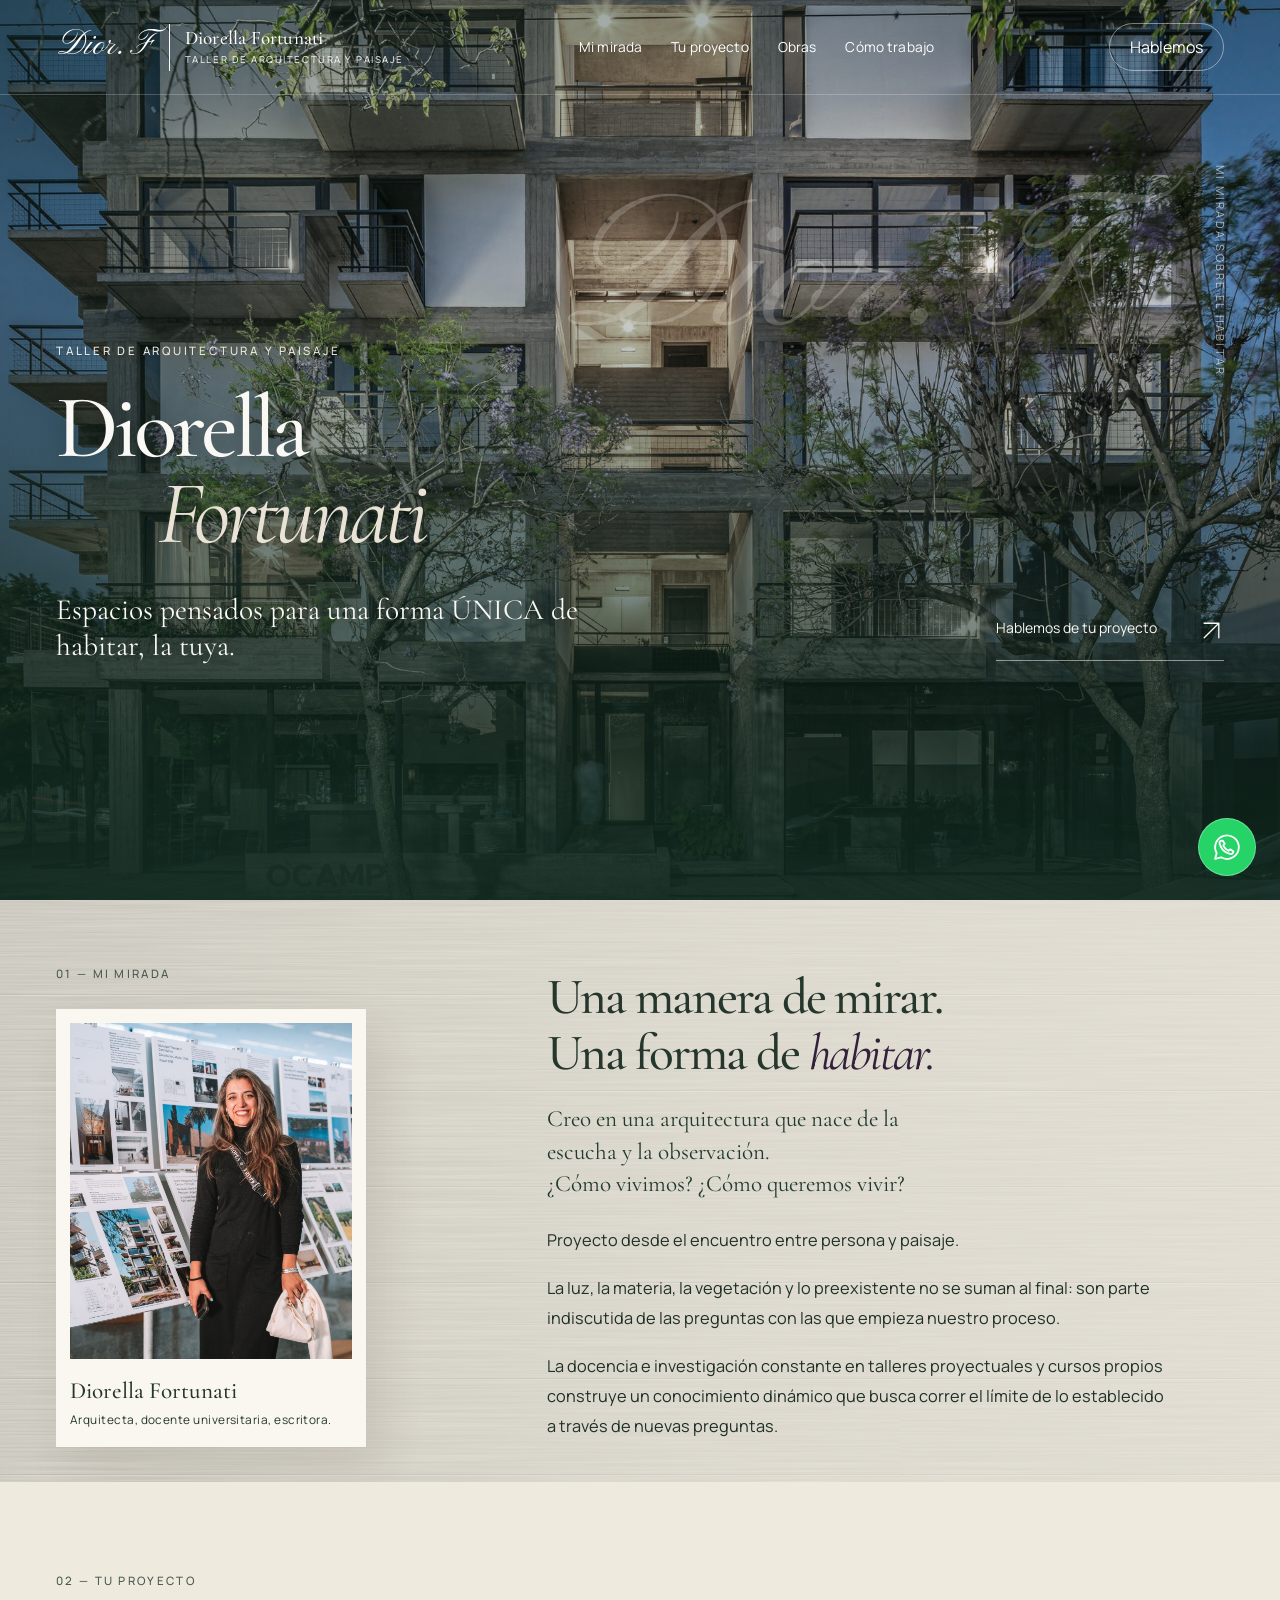
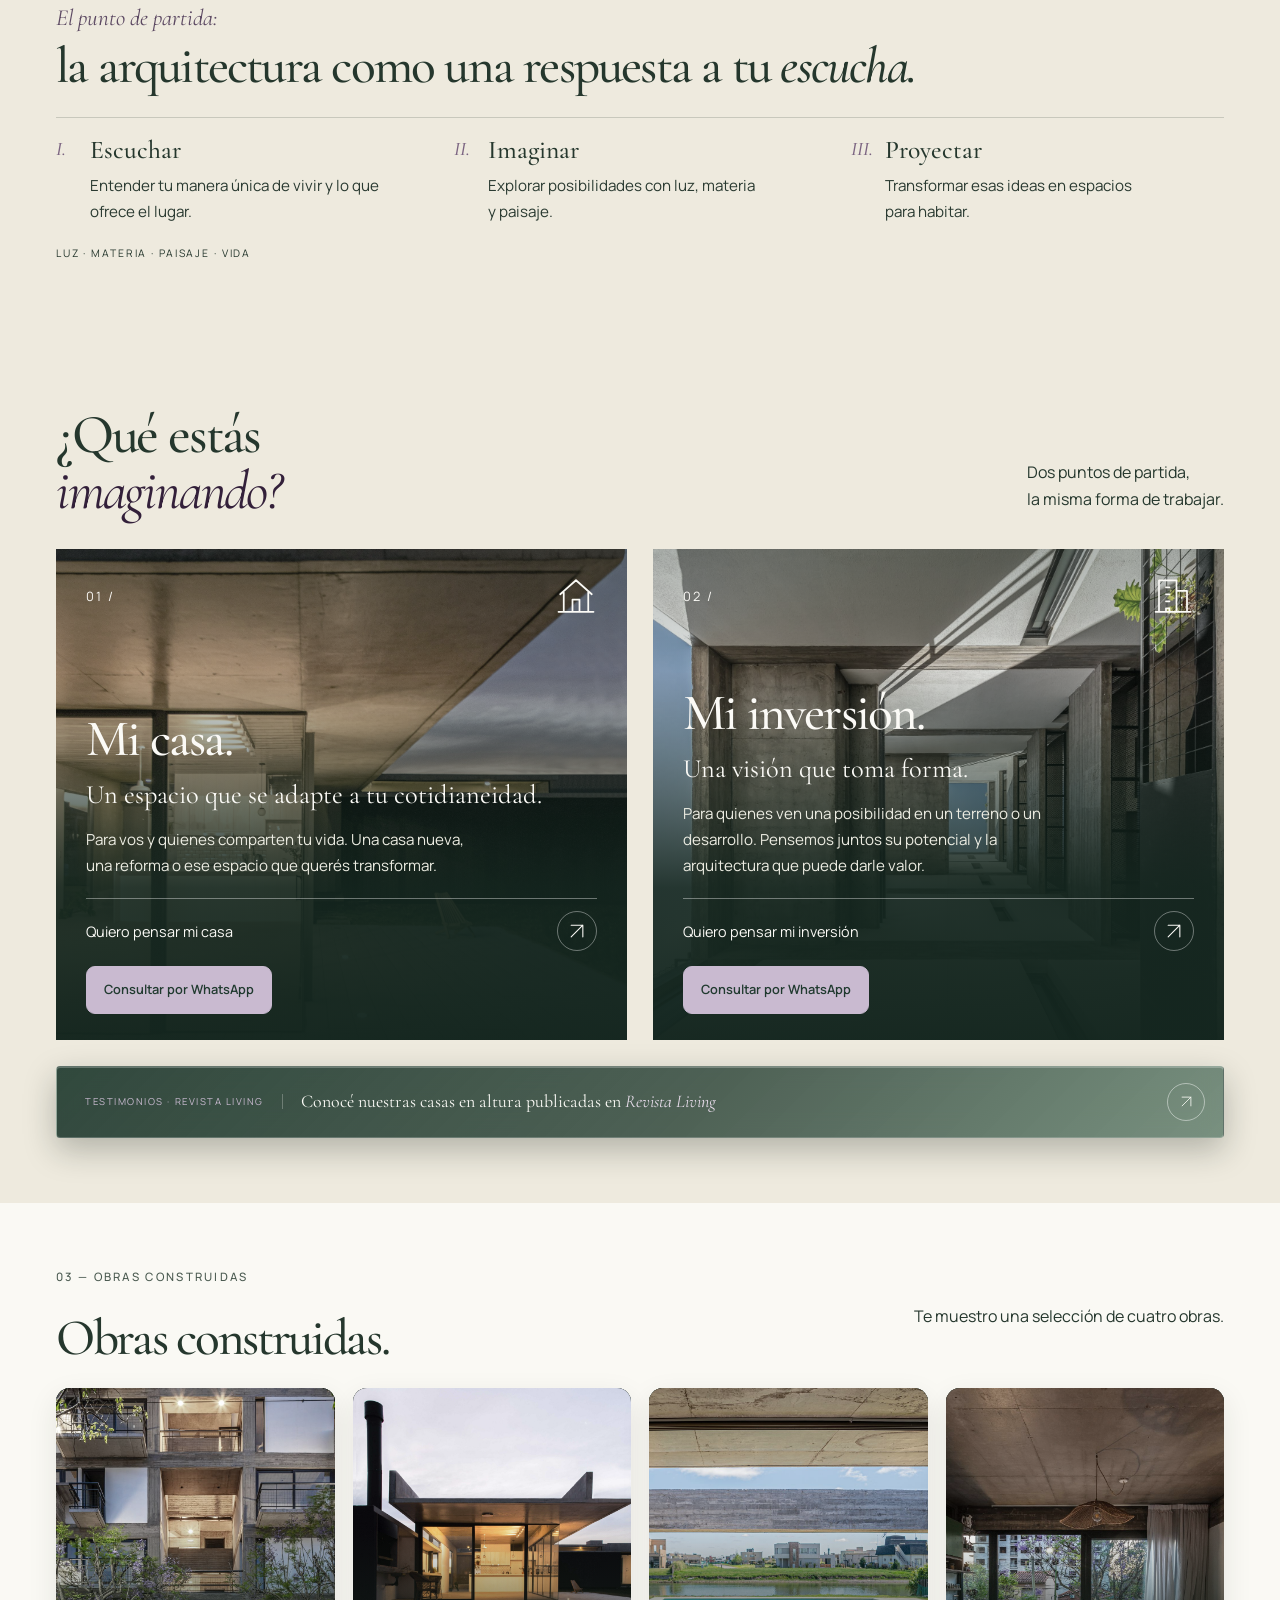
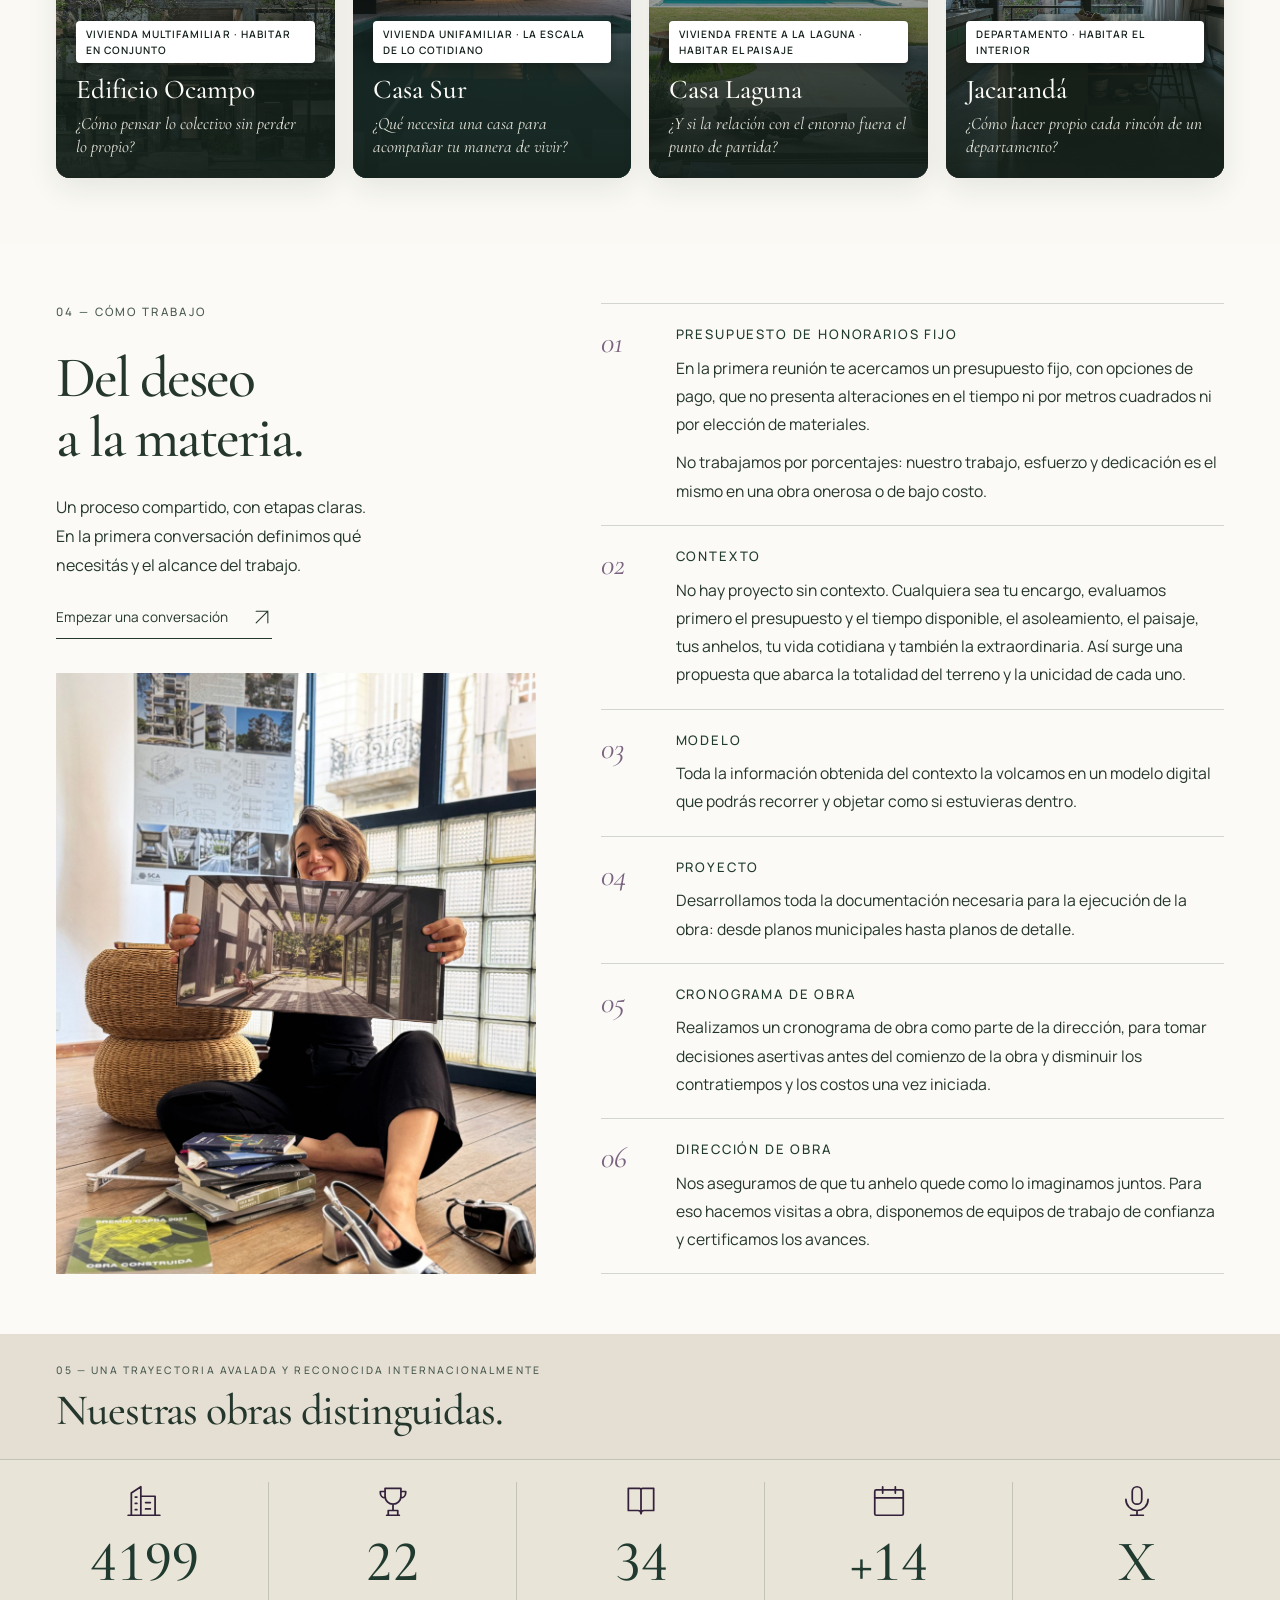
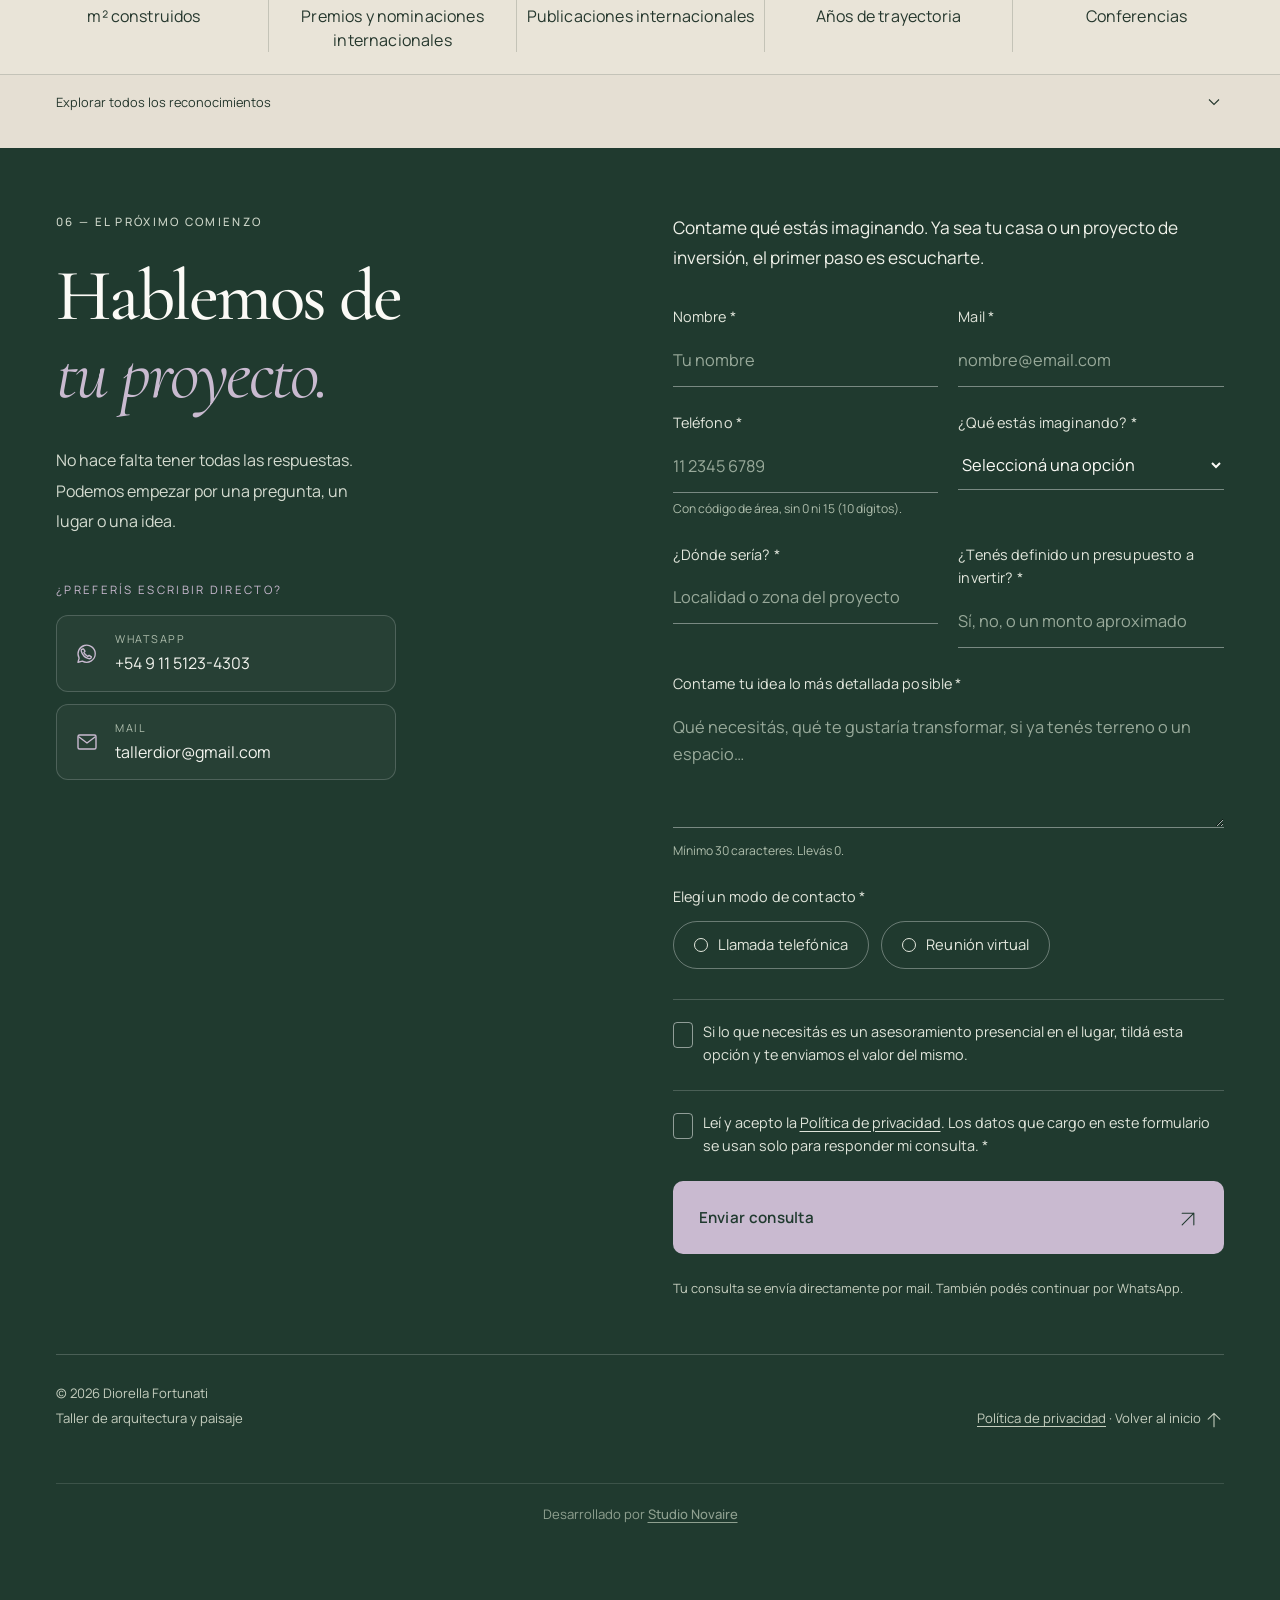
==== commit 21d4b56d: "Restaurar cambios" ====
--- a/index.html
+++ b/index.html
@@ -22,7 +22,7 @@
 -->
 <a class="skip" href="#inicio">Ir al contenido</a><div class="paper" aria-hidden="true"></div>
 <header id="header"><nav class="wrap" aria-label="Navegación principal">
-<a class="brand" href="#inicio"><span class="mark">Dior<span class="mark-dot">.</span>f</span><span class="brand-text"><span class="brand-name">Diorella Fortunati</span><span class="brand-tag">Taller de arquitectura y paisaje</span></span></a>
+<a class="brand" href="#inicio"><span class="mark">Dior<span class="mark-dot">.</span>F</span><span class="brand-text"><span class="brand-name">Diorella Fortunati</span><span class="brand-tag">Taller de arquitectura y paisaje</span></span></a>
 <div class="navlinks" id="navigation"><a href="#mirada">Mi mirada</a><a href="#tu-proyecto">Tu proyecto</a><a href="#obras">Obras</a><a href="#metodo">Cómo trabajo</a><a href="#contacto">Hablemos</a></div>
 <a class="nav-cta" href="#contacto">Hablemos</a>
 <button class="menu" aria-label="Abrir menú" aria-expanded="false" aria-controls="navigation"><span></span><span></span></button></nav></header>
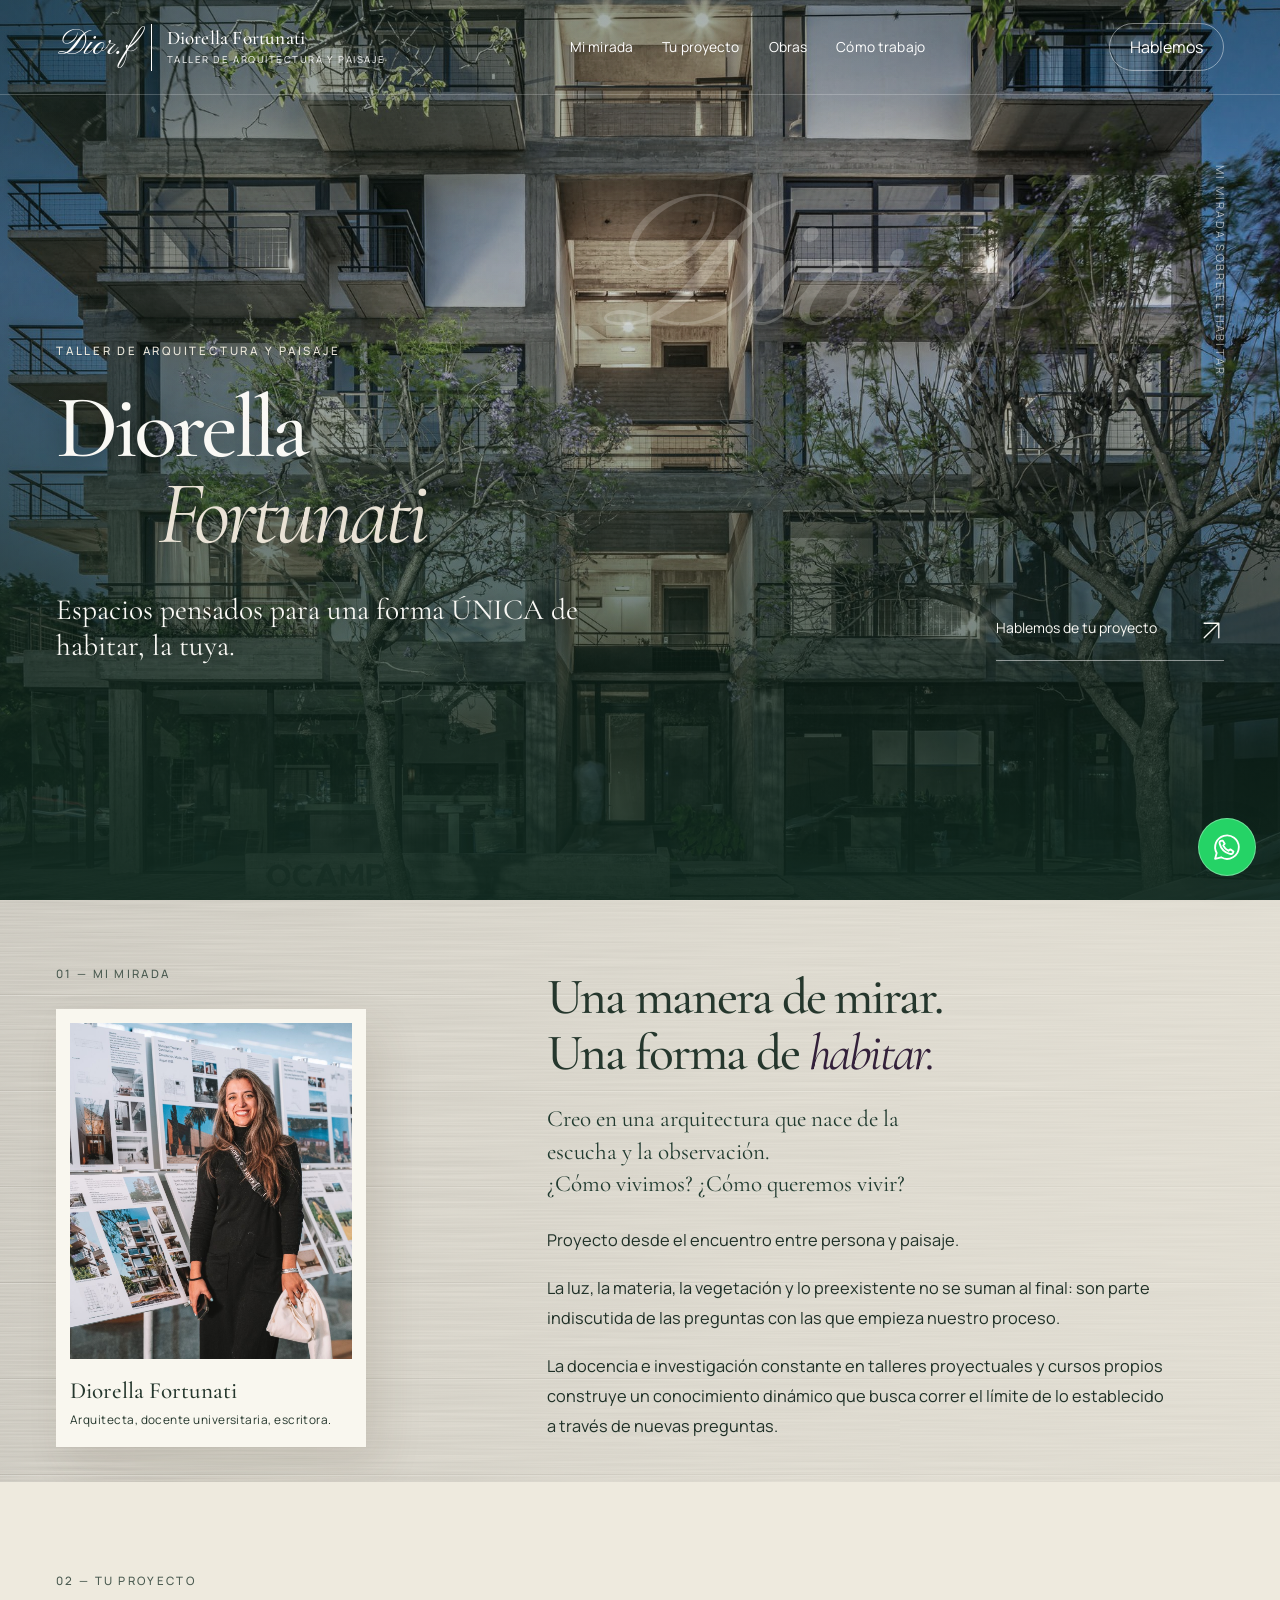
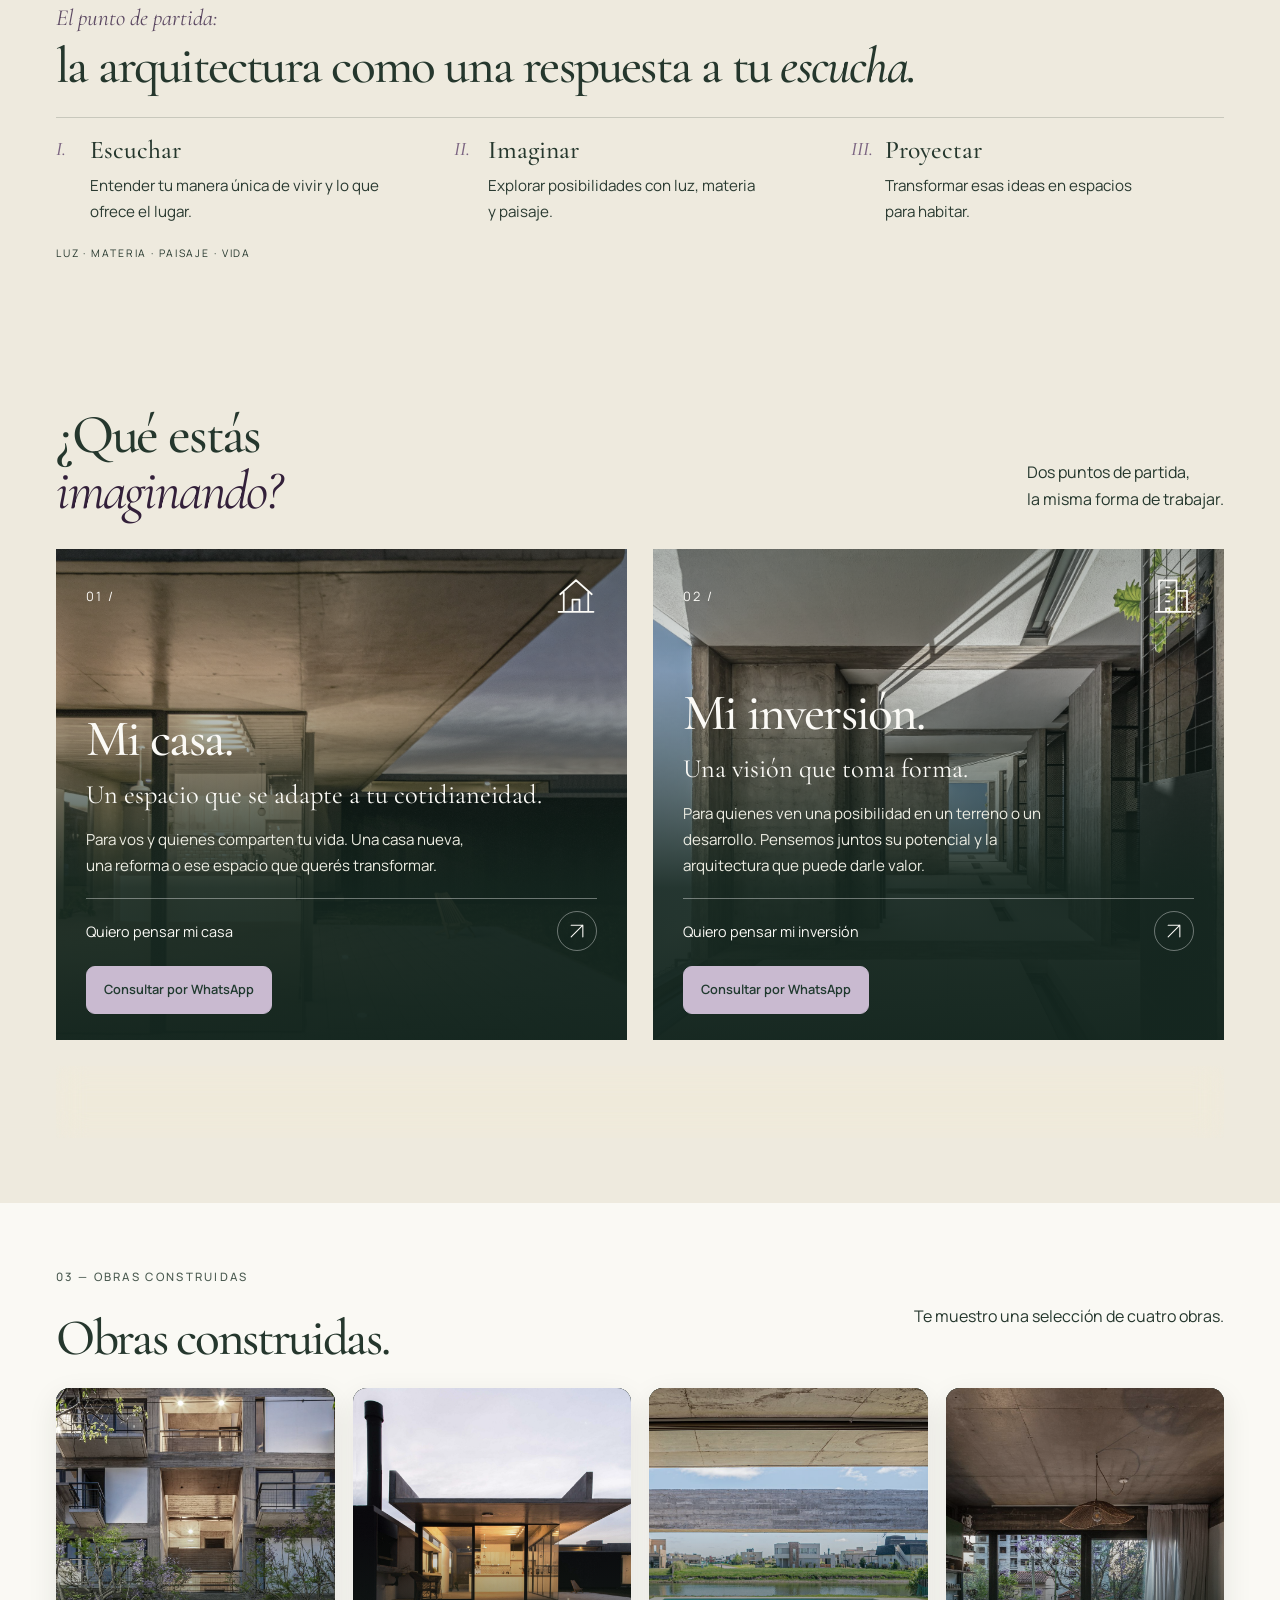
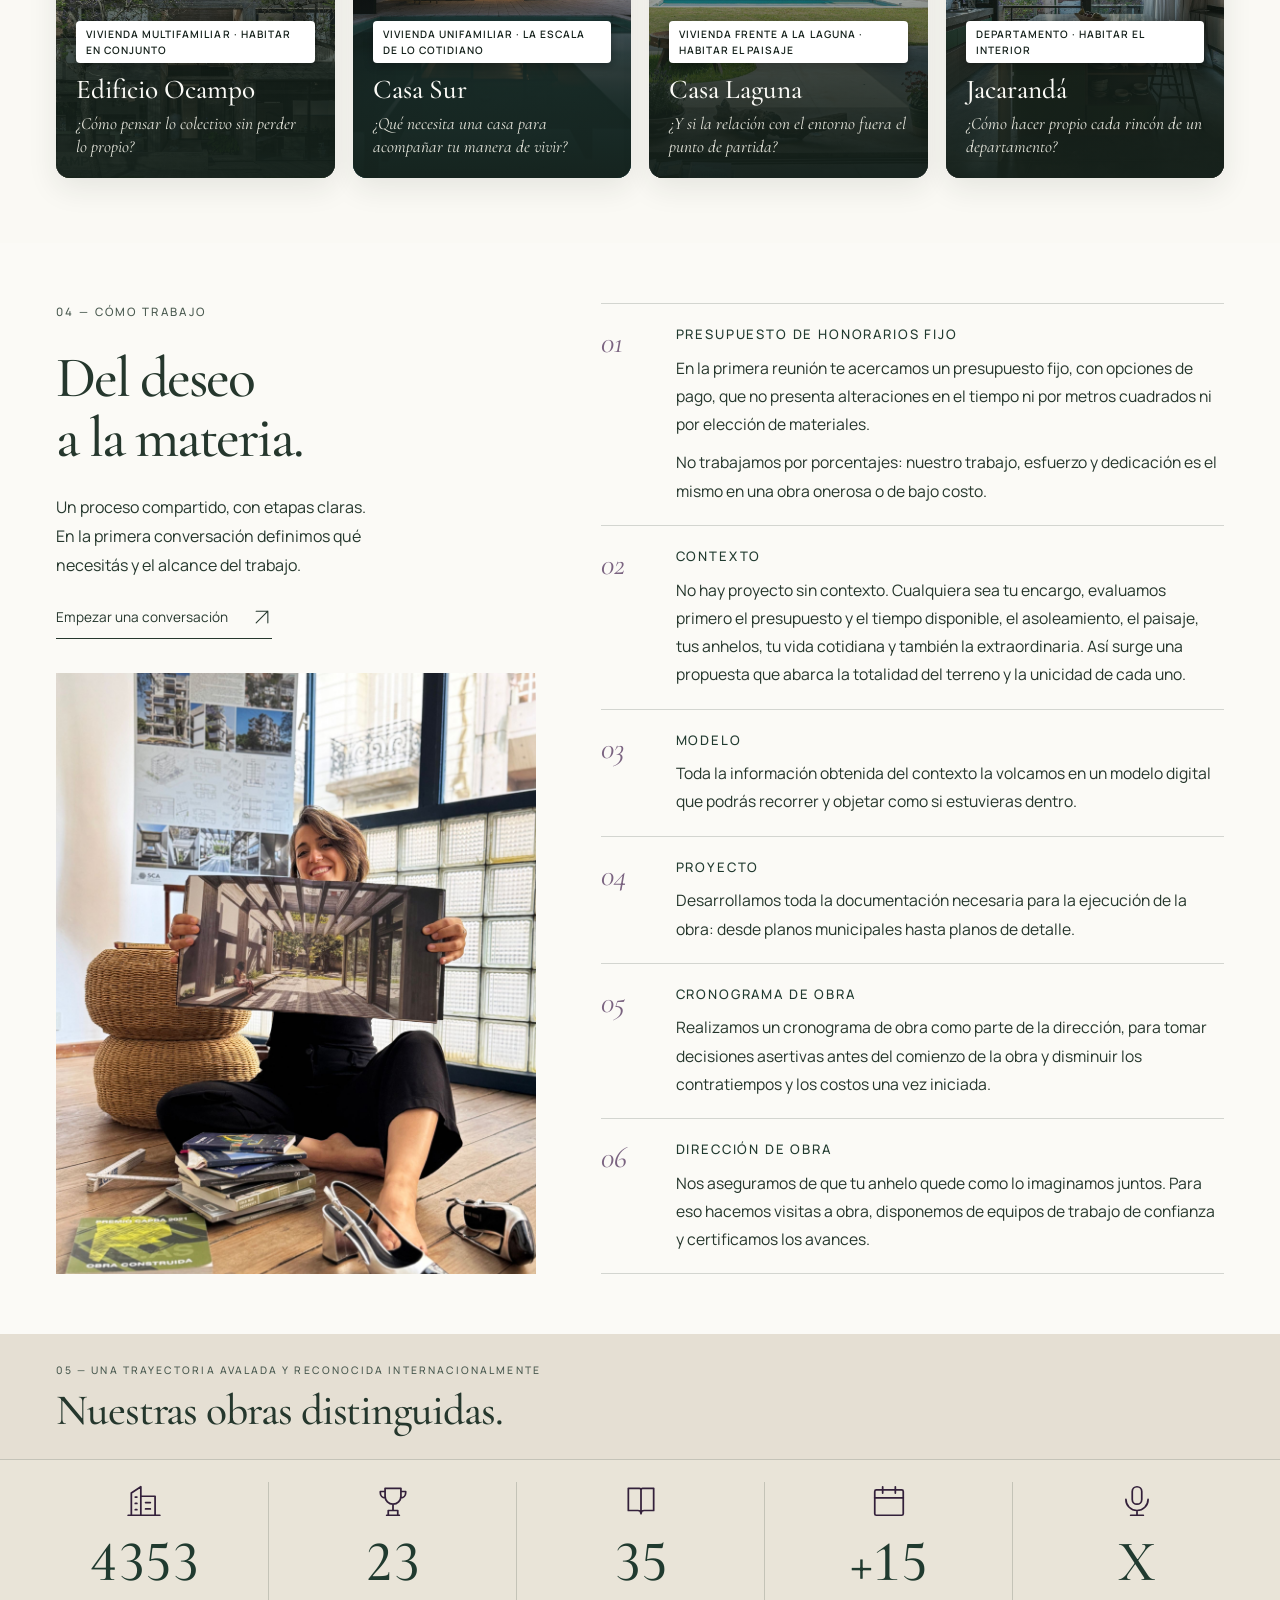
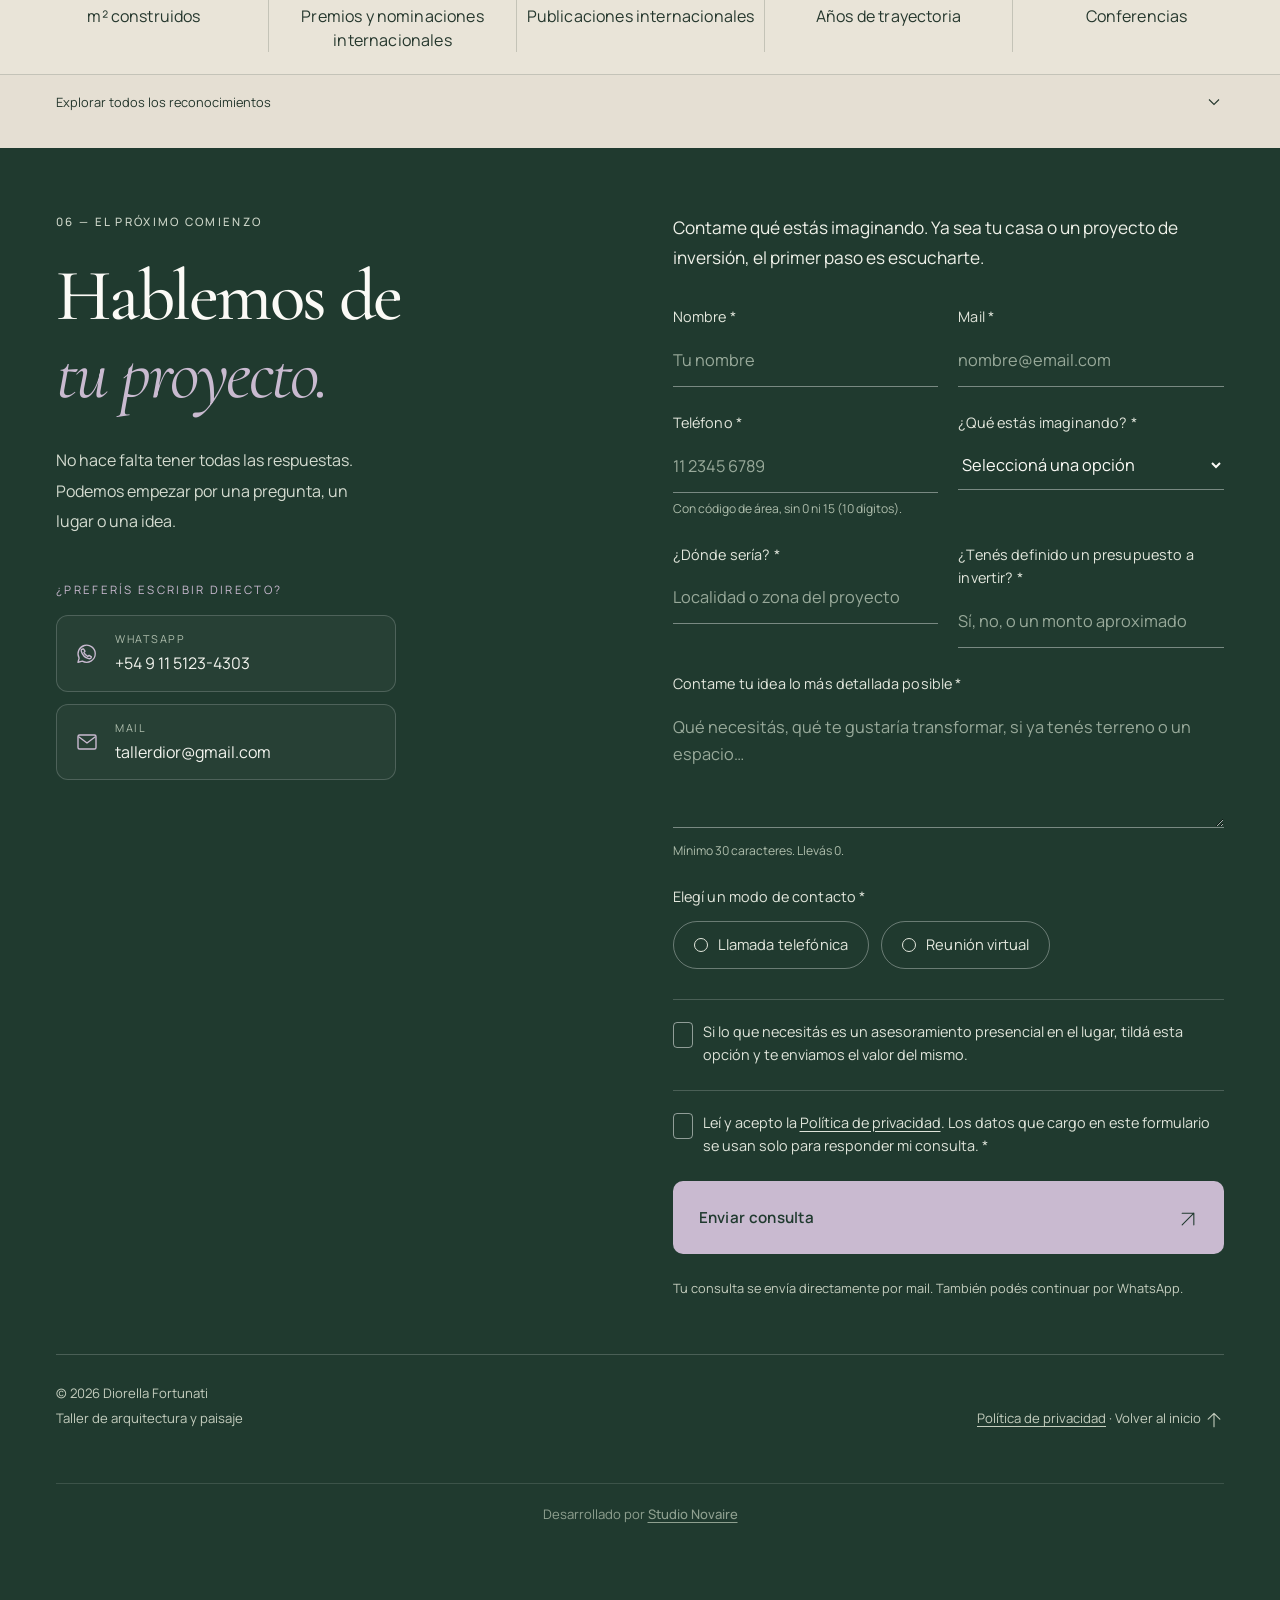
==== commit d88e3c31: "21-10" ====
--- a/index.html
+++ b/index.html
@@ -22,14 +22,14 @@
 -->
 <a class="skip" href="#inicio">Ir al contenido</a><div class="paper" aria-hidden="true"></div>
 <header id="header"><nav class="wrap" aria-label="Navegación principal">
-<a class="brand" href="#inicio"><span class="mark">Dior<span class="mark-dot">.</span>F</span><span class="brand-text"><span class="brand-name">Diorella Fortunati</span><span class="brand-tag">Taller de arquitectura y paisaje</span></span></a>
+<a class="brand" href="#inicio"><span class="mark">Dior<span class="mark-dot">.</span><span class="mark-f">f</span></span><span class="brand-text"><span class="brand-name">Diorella Fortunati</span><span class="brand-tag">Taller de arquitectura y paisaje</span></span></a>
 <div class="navlinks" id="navigation"><a href="#mirada">Mi mirada</a><a href="#tu-proyecto">Tu proyecto</a><a href="#obras">Obras</a><a href="#metodo">Cómo trabajo</a><a href="#contacto">Hablemos</a></div>
 <a class="nav-cta" href="#contacto">Hablemos</a>
 <button class="menu" aria-label="Abrir menú" aria-expanded="false" aria-controls="navigation"><span></span><span></span></button></nav></header>
 <main>
 <section class="hero" id="inicio" aria-label="Diorella Fortunati, arquitectura y paisaje">
 <div class="hero-art" aria-hidden="true"><img src="assets/images/generales/frente.jpg" alt="" decoding="async" class="hero-slide active" fetchpriority="high"></div>
-<div class="hero-monogram" aria-hidden="true">Dior<span class="mark-dot">.</span>F</div>
+<div class="hero-monogram" aria-hidden="true">Dior<span class="mark-dot">.</span><span class="mark-f">f</span></div>
 <div class="hero-folio" aria-hidden="true">Mi mirada sobre el habitar</div>
 <div class="hero-content wrap"><span class="hero-kicker eyebrow">Taller de arquitectura y paisaje</span>
 <h1>Diorella <span>Fortunati</span></h1>
--- a/css/styles.css
+++ b/css/styles.css
@@ -657,4 +657,18 @@
 .contact .eyebrow{color:#cdd6c9}
 .hero-copy{max-width:540px}
 .hero-monogram{opacity:.2}
-@media(max-width:540px){.brand-tag{font-size:.5rem;letter-spacing:.08em;white-space:nowrap}.brand-name{font-size:1rem}}+@media(max-width:540px){.brand-tag{font-size:.5rem;letter-spacing:.08em;white-space:nowrap}.brand-name{font-size:1rem}}
+/* Marca de agua: caja con margen de sobra para que Safari no recorte el trazo de la F */
+.hero-monogram{padding:.25em .75em .45em .35em;right:calc(11% - .5em);top:calc(150px - .25em)}
+@media(max-width:800px){.hero-monogram{right:calc(6% - .5em);top:calc(120px - .25em)}}
+@media(max-width:800px){.hero-monogram{font-size:clamp(70px,22vw,110px);right:2%;left:auto}}
+
+/* Logo "Dior.F": todo seguido, con la F inclinada en cursiva */
+.mark .mark-dot,.hero-monogram .mark-dot{margin:0 .02em 0 0}
+.mark-f{display:inline-block;transform:skewX(-14deg);transform-origin:bottom left;margin-left:-.04em}
+.mark{padding-right:26px}
+@media(max-width:540px){.mark{padding-right:18px}}
+@media(min-width:801px){.hero-monogram{right:calc(15% - .5em)}}
+.mark-f{transform:none;margin-left:0}
+.mark{padding-right:16px}
+@media(max-width:540px){.mark{padding-right:12px}}
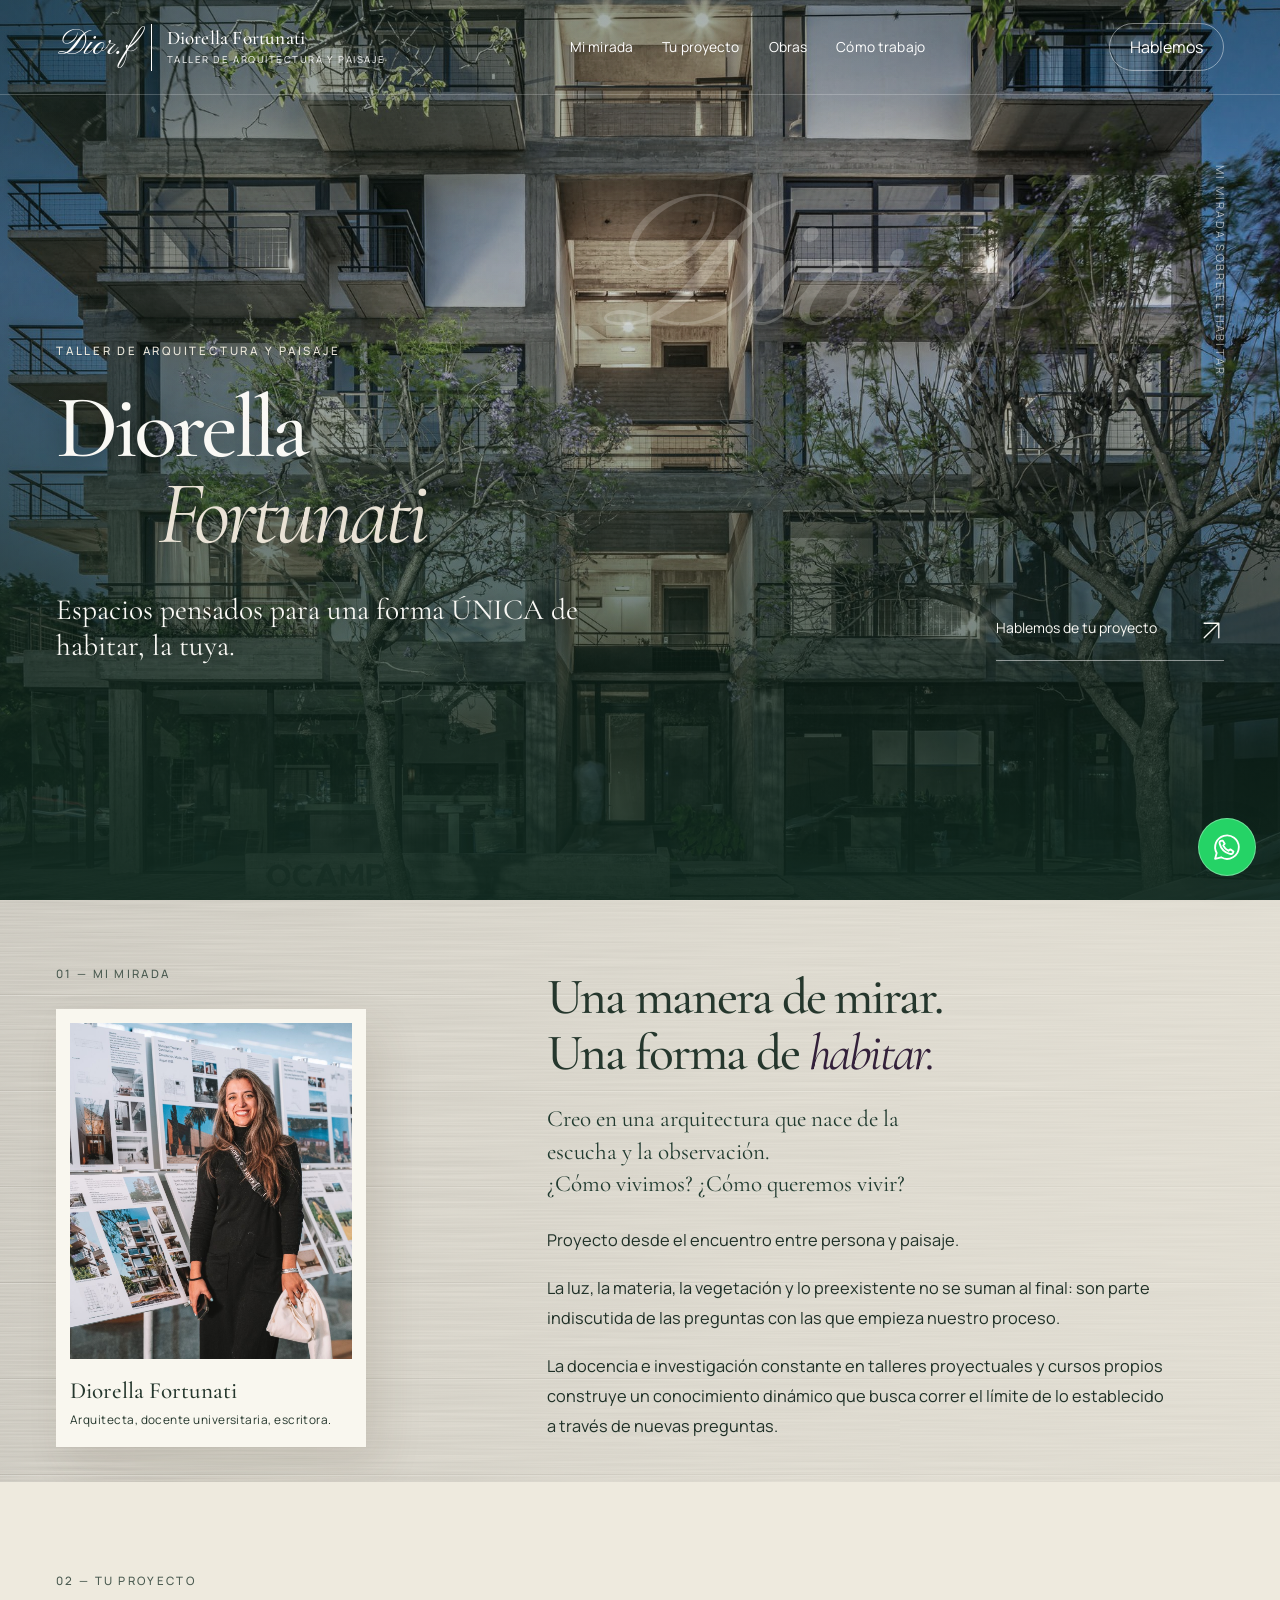
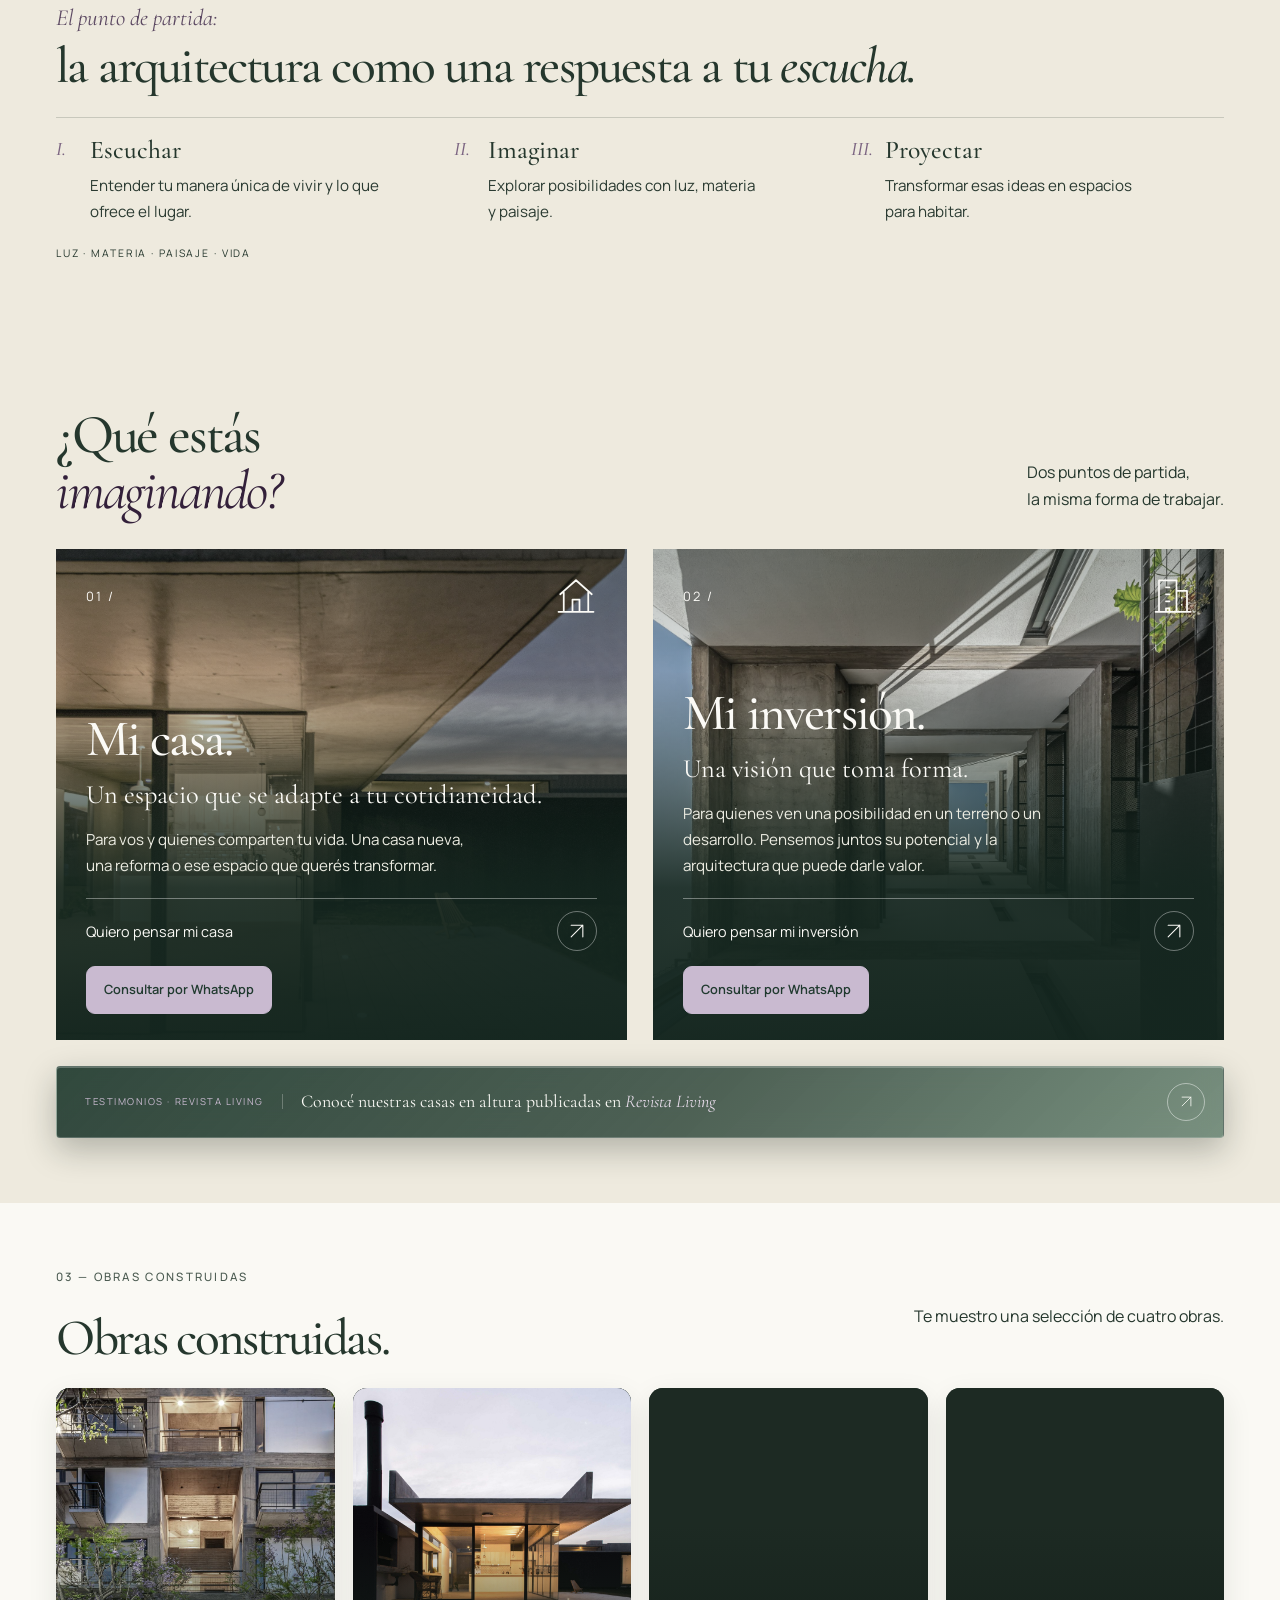
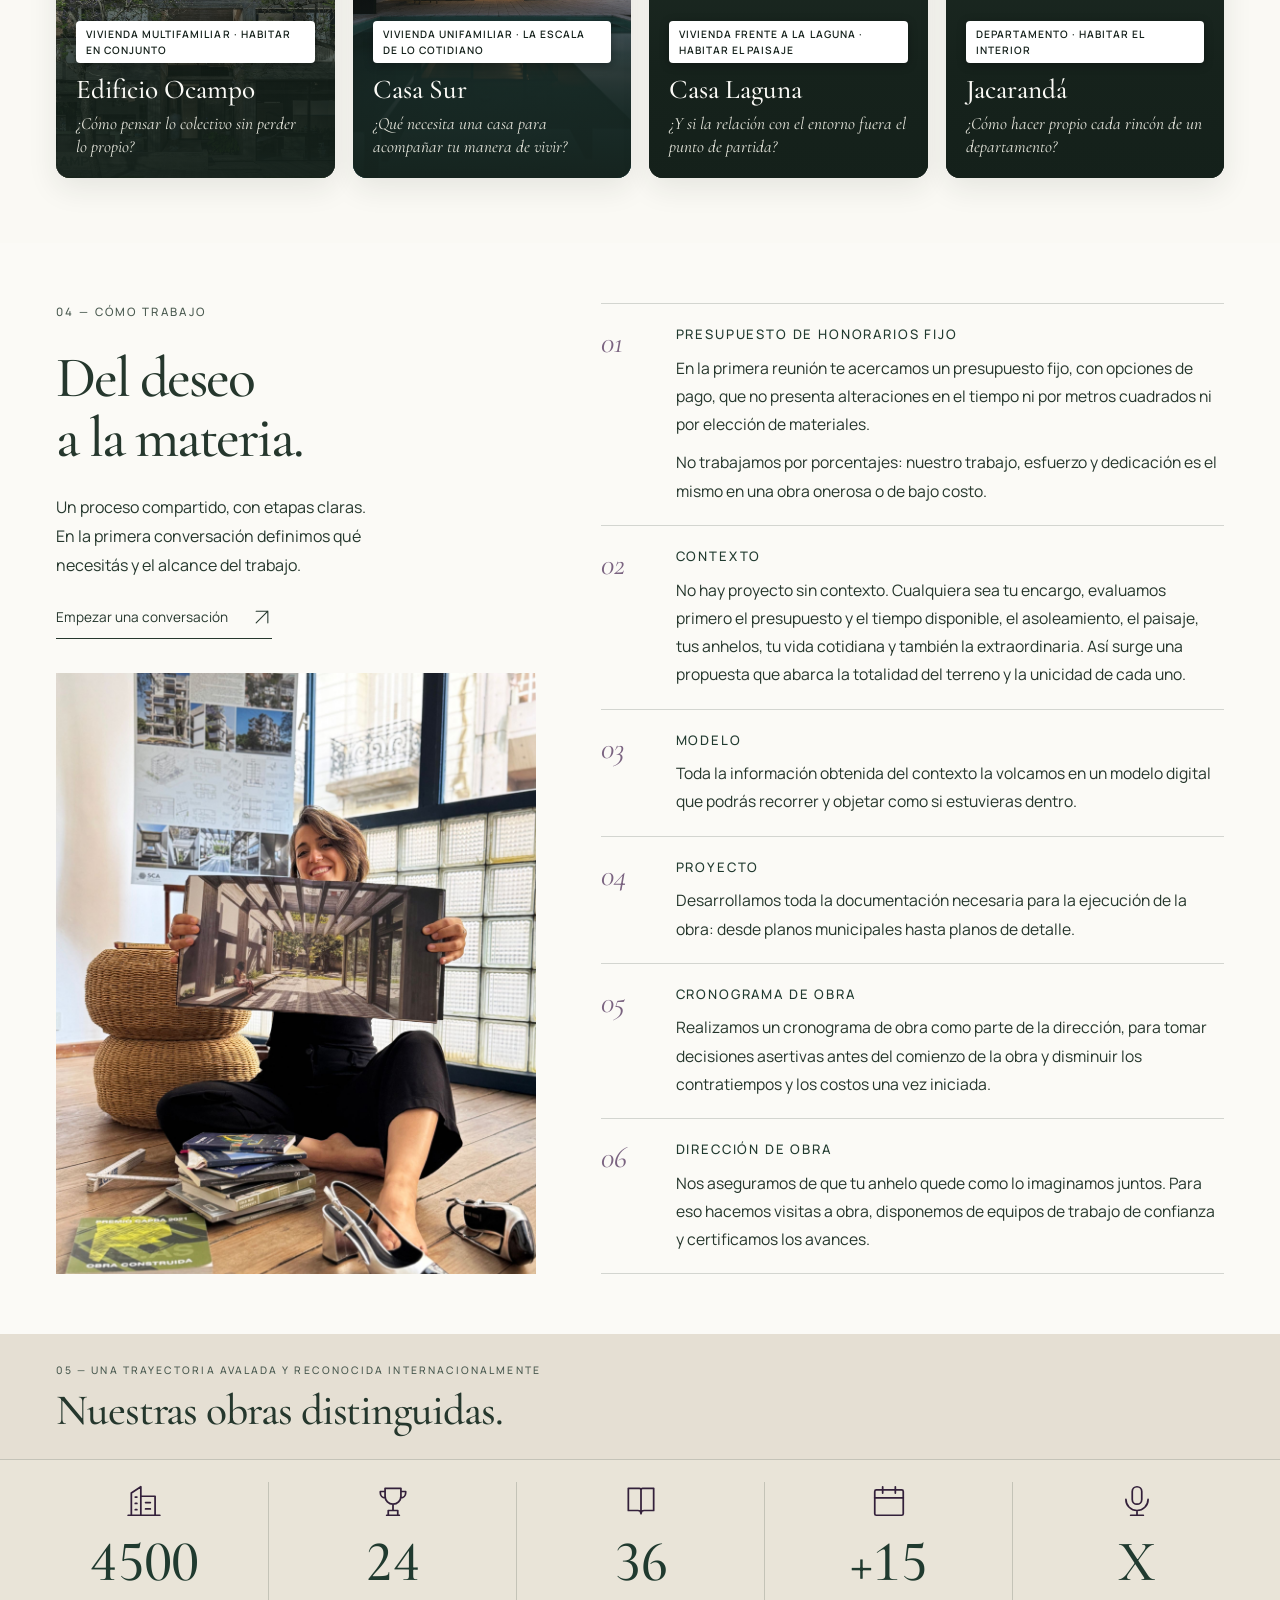
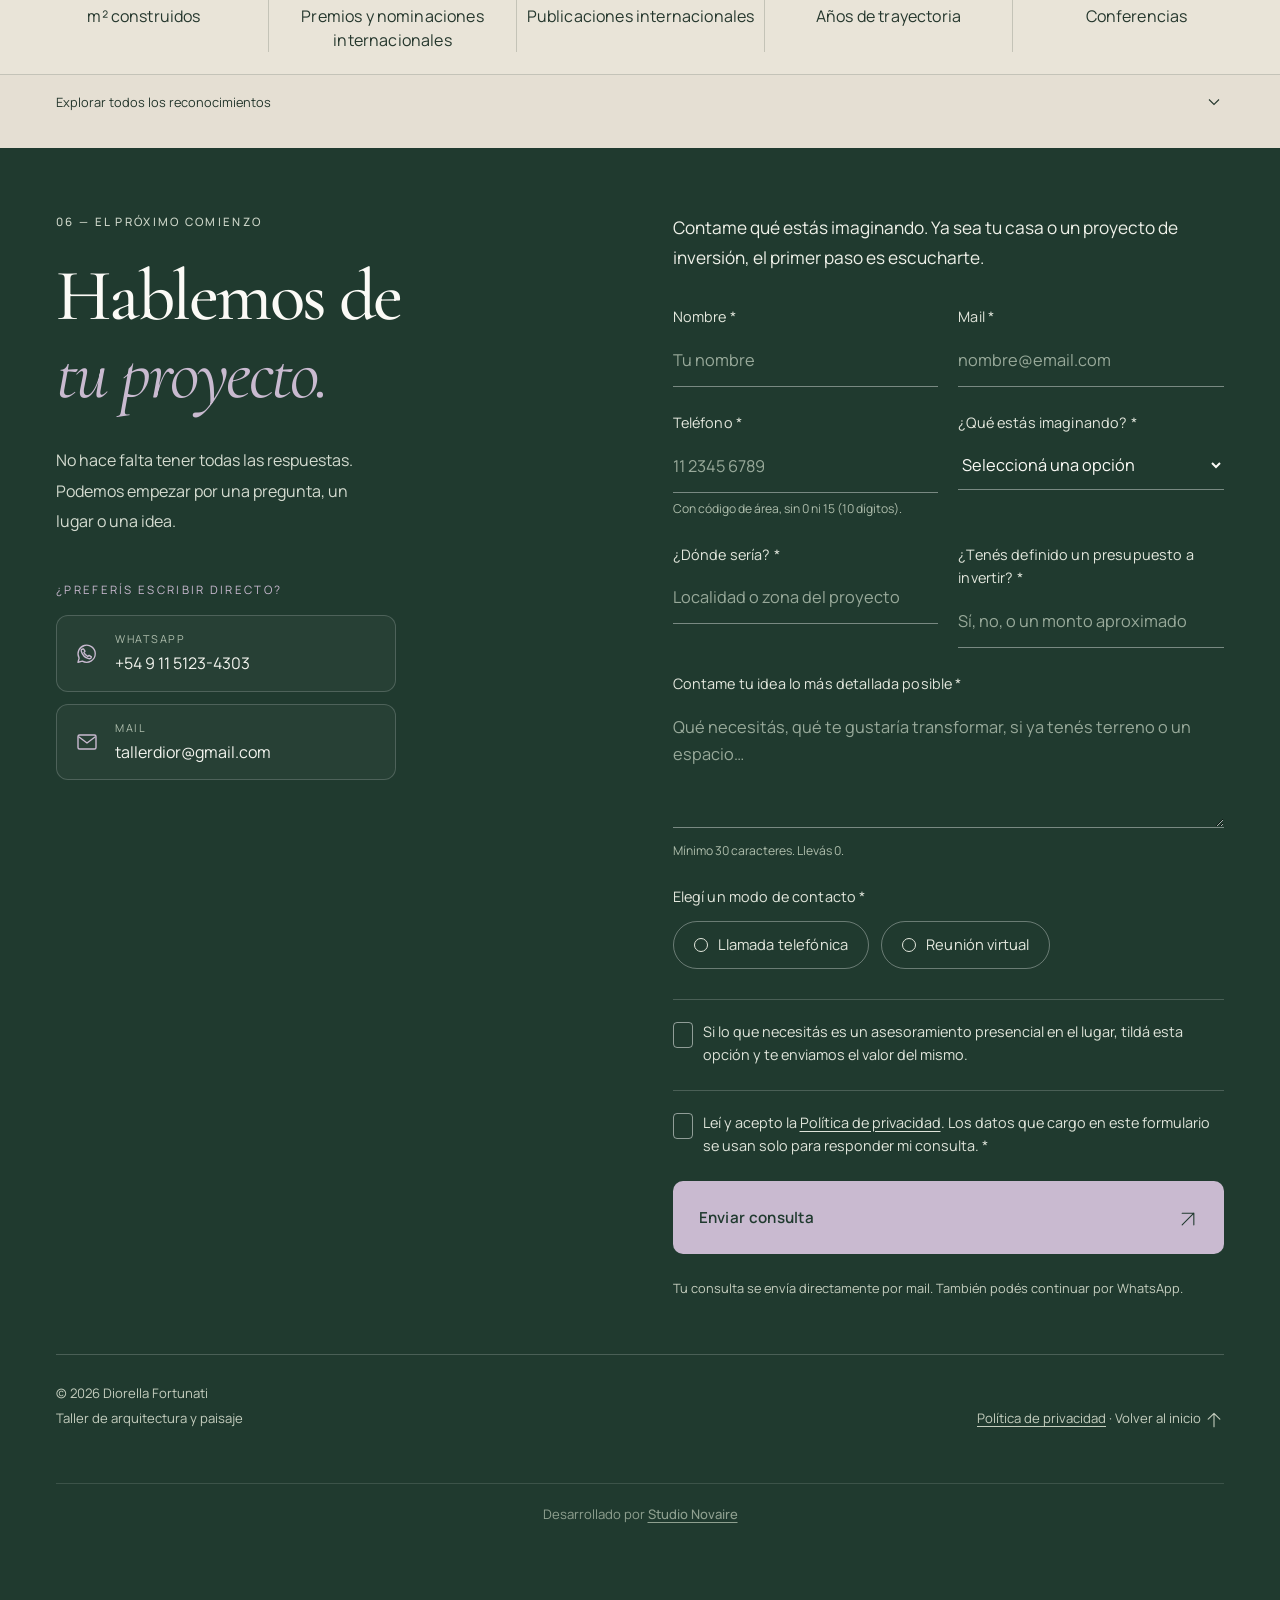
==== commit 89e877d6: "21-10 3" ====
--- a/index.html
+++ b/index.html
@@ -9,7 +9,7 @@
   <link rel="preconnect" href="https://fonts.googleapis.com">
   <link rel="preconnect" href="https://fonts.gstatic.com" crossorigin>
   <link href="https://fonts.googleapis.com/css2?family=Cormorant+Garamond:ital,wght@0,400;0,500;0,600;1,400;1,500&amp;family=Manrope:wght@400;500;600&amp;family=Pinyon+Script&amp;display=swap" rel="stylesheet">
-  <link rel="icon" href="favicon.ico" sizes="any"><link rel="icon" type="image/png" href="assets/images/favicon-dior.png"><link rel="apple-touch-icon" href="assets/images/apple-touch-icon.png">
+  <link rel="icon" href="favicon.ico?v=3" sizes="any"><link rel="icon" type="image/png" href="assets/images/favicon-dior.png?v=3"><link rel="apple-touch-icon" href="assets/images/apple-touch-icon.png?v=3">
   <link rel="stylesheet" href="css/styles.css"></head>
 
 <body>
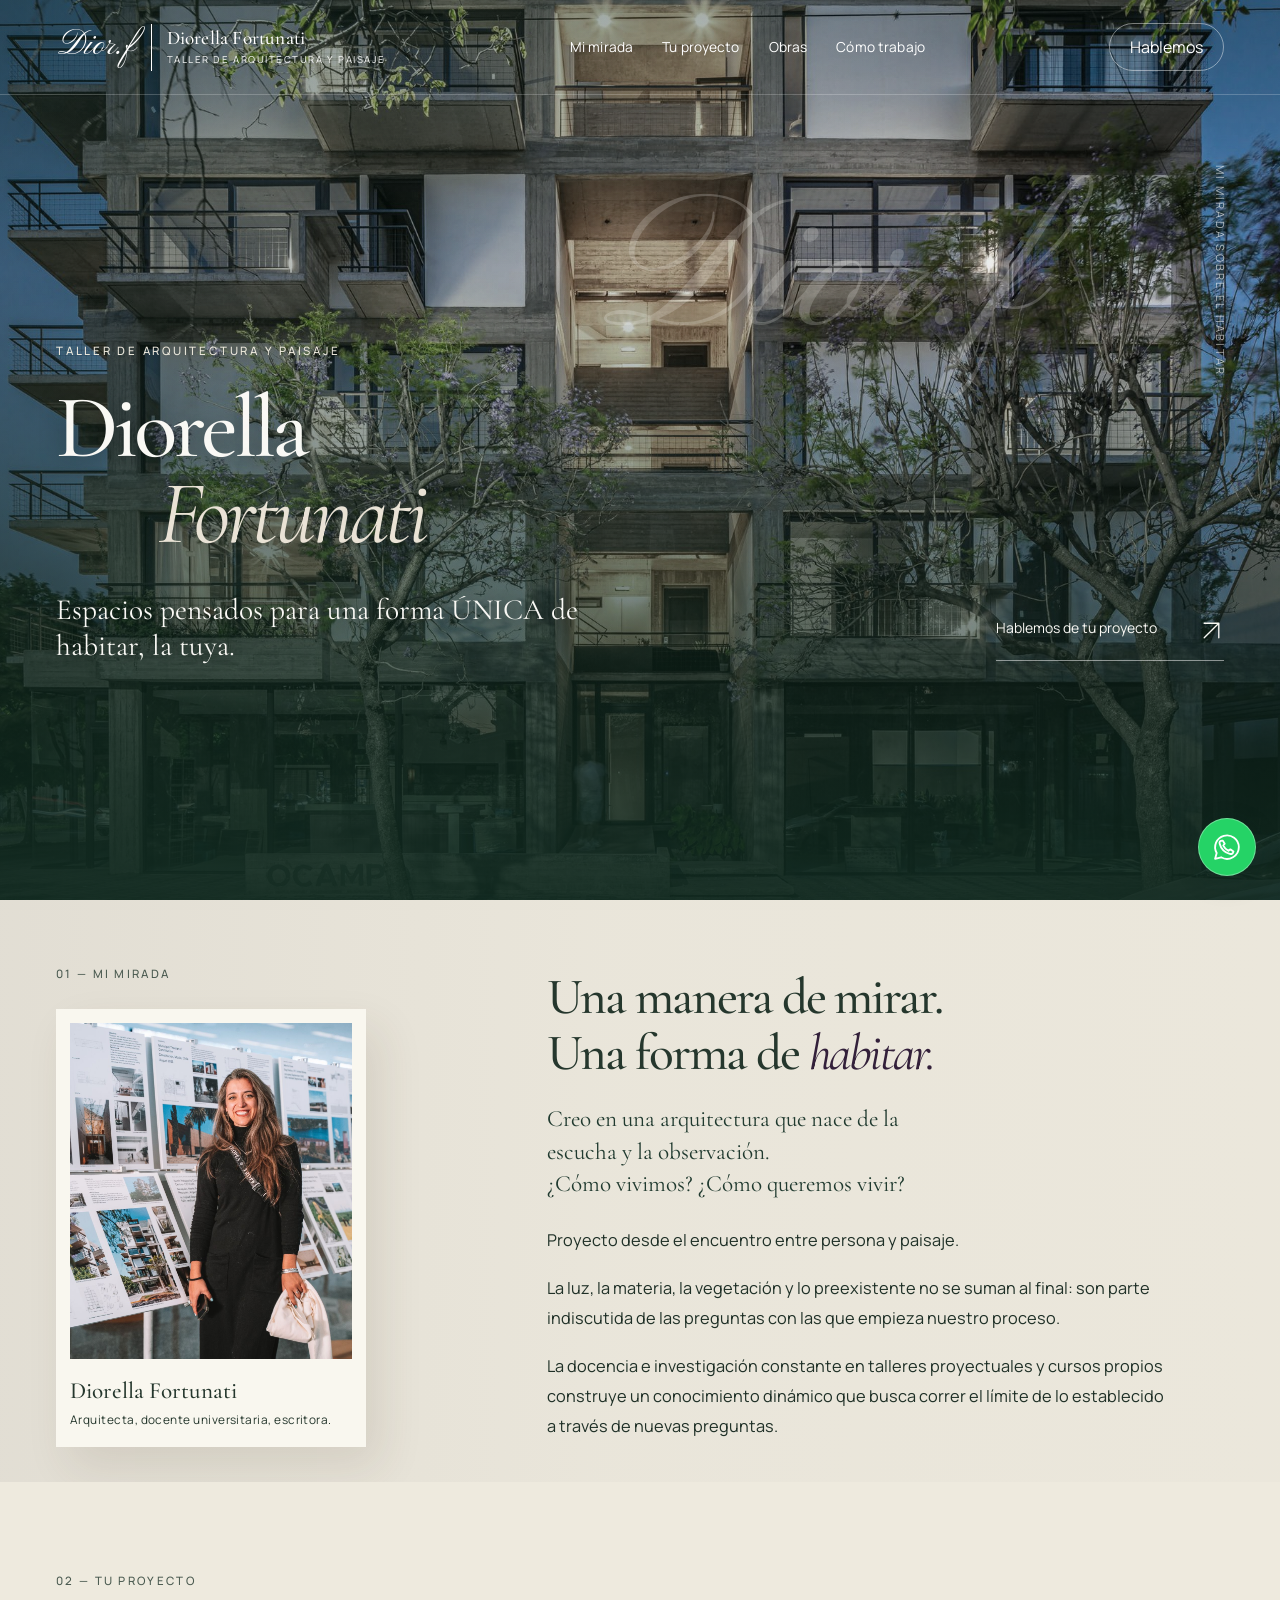
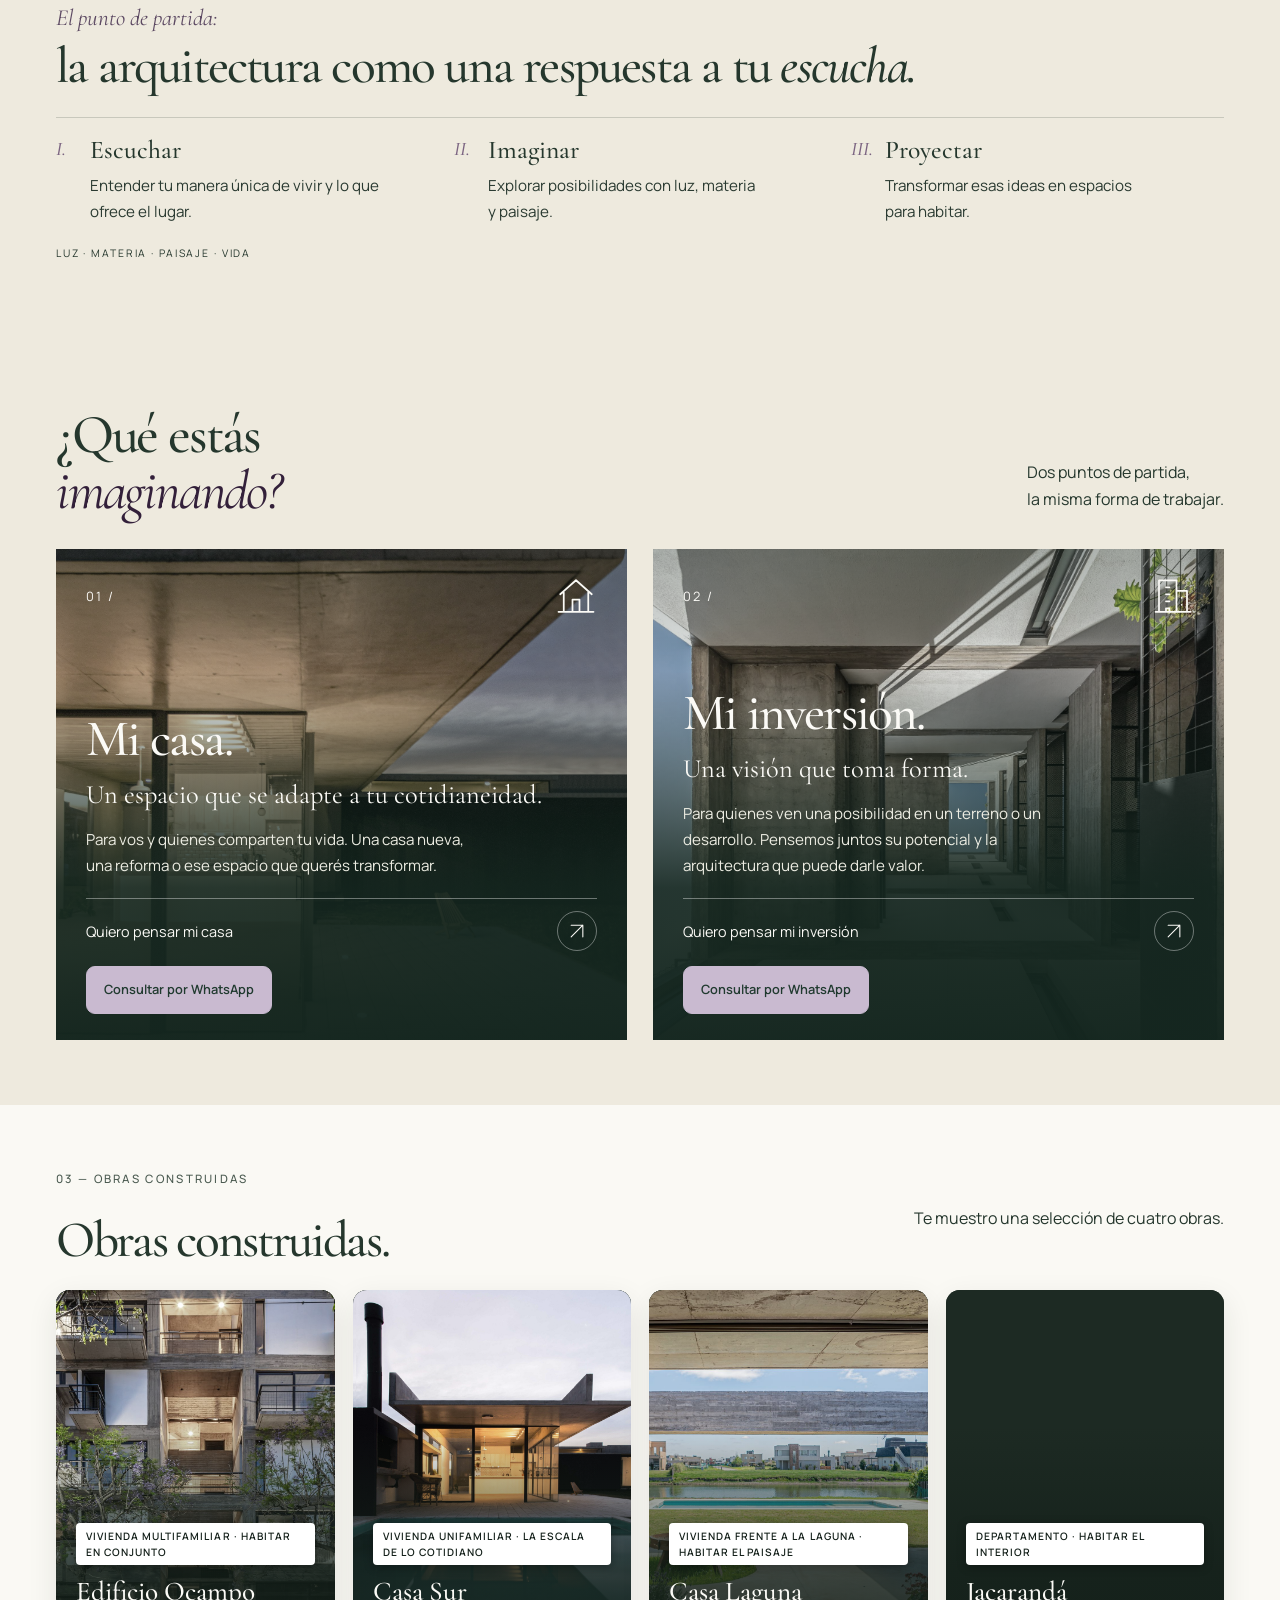
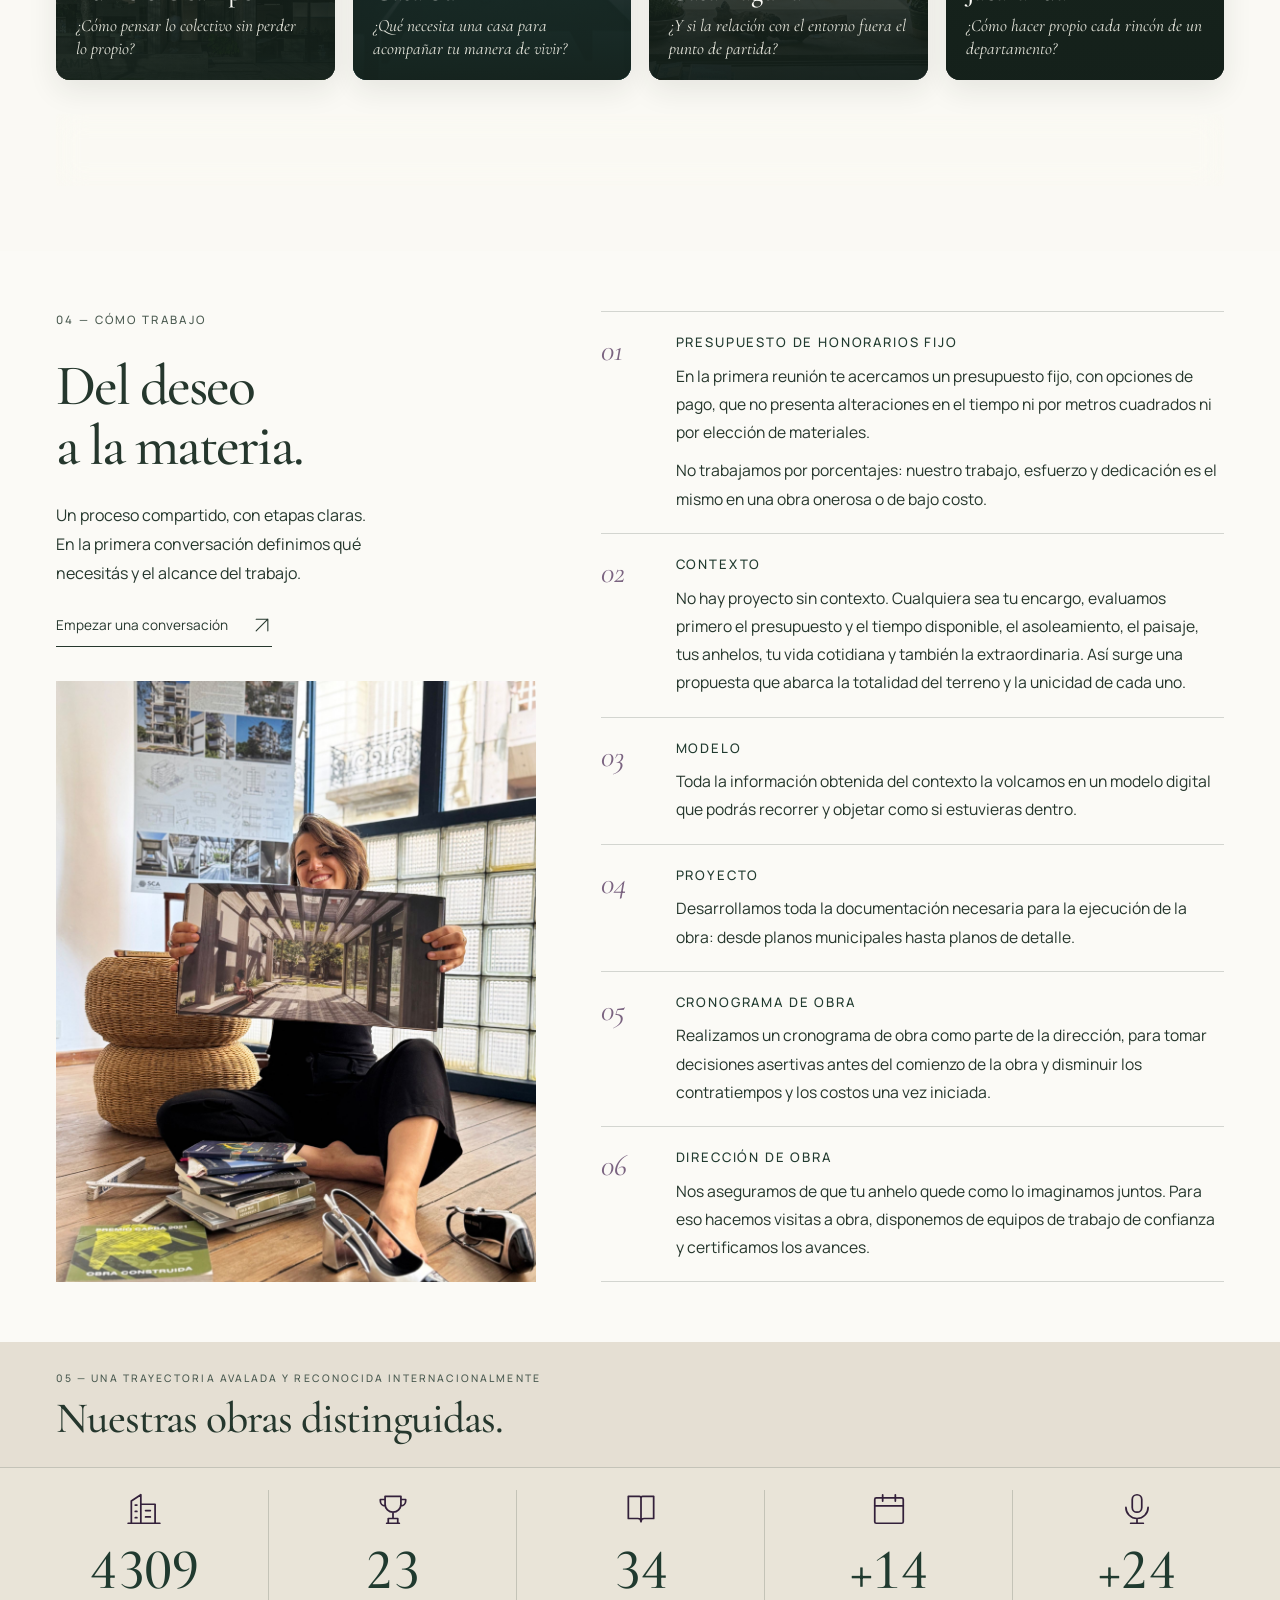
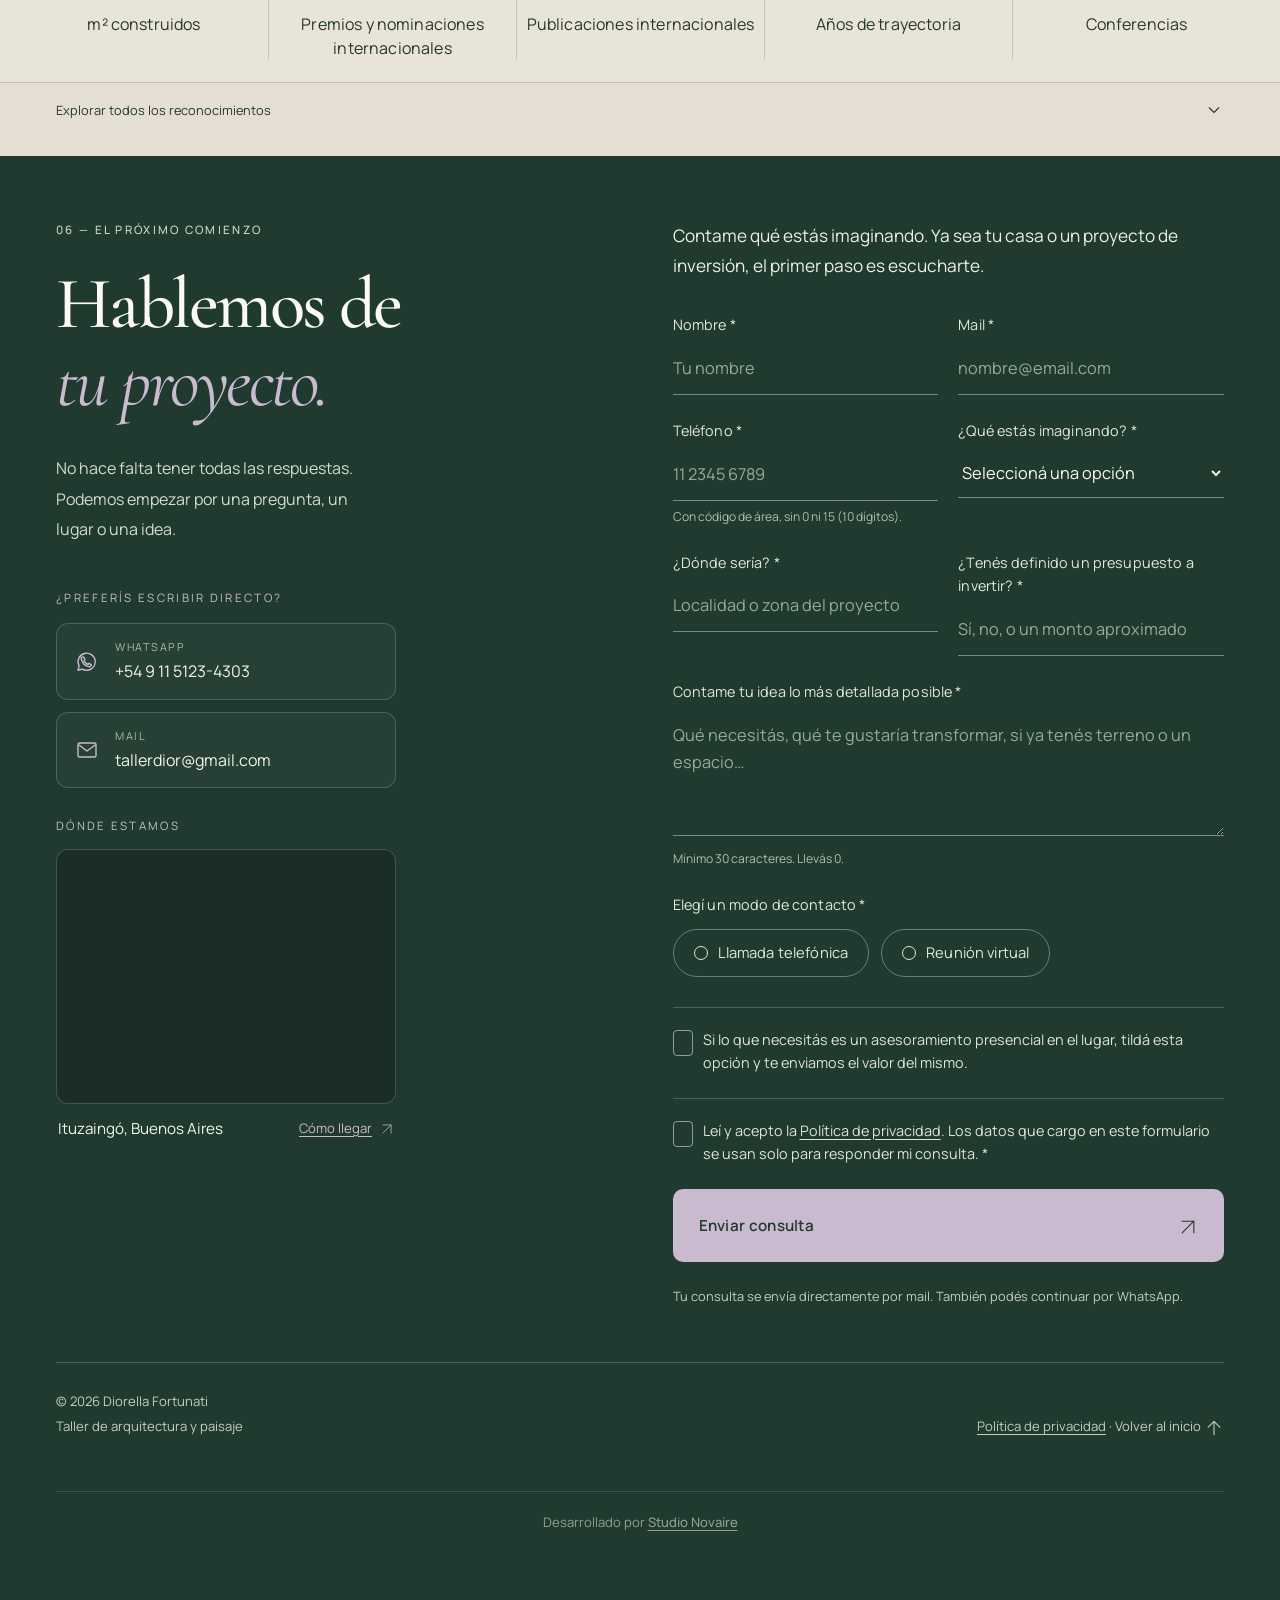
==== commit 2a407039: "22 10" ====
--- a/index.html
+++ b/index.html
@@ -53,11 +53,11 @@
 <div class="audience-content"><h3>Mi casa.</h3><p class="audience-subtitle">Un espacio que se adapte a tu cotidianeidad.</p><p class="audience-description">Para vos y quienes comparten tu vida. Una casa nueva, una reforma o ese espacio que querés transformar.</p><a class="audience-action" href="#contacto" data-interest="Vivienda unifamiliar">Quiero pensar mi casa<span class="audience-arrow"><svg class="line-icon" viewBox="0 0 24 24" fill="none" stroke="currentColor" stroke-width="1.3" stroke-linecap="round" stroke-linejoin="round" aria-hidden="true"><path d="M5 19 19 5M5 5h14v14"/></svg></span></a><a class="audience-whatsapp" href="#contacto" data-wa="vivienda" data-interest="Vivienda unifamiliar" aria-label="Consultar por WhatsApp sobre vivienda familiar"><span>Consultar por WhatsApp</span></a></div></article><article class="audience-card reveal">
 <img class="audience-photo" src="assets/images/ocampo-edificio/lateral.jpg" alt="" loading="lazy" decoding="async">
 <div class="audience-top"><span class="audience-number">02 /</span><svg class="audience-icon" viewBox="0 0 24 24" fill="none" stroke="currentColor" stroke-width="1.3" stroke-linecap="round" stroke-linejoin="round" aria-hidden="true"><path d="M4 21V3h10v18M14 9h6v12M2 21h20M8 7h2M8 11h2M8 15h2M17 13h0M17 17h0M8 21v-2h2v2"/></svg></div>
-<div class="audience-content"><h3>Mi inversión.</h3><p class="audience-subtitle">Una visión que toma forma.</p><p class="audience-description">Para quienes ven una posibilidad en un terreno o un desarrollo. Pensemos juntos su potencial y la arquitectura que puede darle valor.</p><a class="audience-action" href="#contacto" data-interest="Inversión / desarrollo inmobiliario">Quiero pensar mi inversión<span class="audience-arrow"><svg class="line-icon" viewBox="0 0 24 24" fill="none" stroke="currentColor" stroke-width="1.3" stroke-linecap="round" stroke-linejoin="round" aria-hidden="true"><path d="M5 19 19 5M5 5h14v14"/></svg></span></a><a class="audience-whatsapp" href="#contacto" data-wa="inversion" data-interest="Inversión / desarrollo inmobiliario" aria-label="Consultar por WhatsApp sobre inversión inmobiliaria"><span>Consultar por WhatsApp</span></a></div></article></div><a class="press-band reveal" href="https://www.lanacion.com.ar/revista-living/visitamos-a-tres-vecinos-en-un-edificio-en-ituzaingo-que-apuesta-a-elevar-la-calidad-de-vida-en-nid27102024/" target="_blank" rel="noopener"><span class="press-label">Testimonios · Revista Living</span><span class="press-text">Conocé nuestras casas en altura publicadas en <em>Revista Living</em></span><span class="press-arrow" aria-hidden="true"><svg class="line-icon" viewBox="0 0 24 24" fill="none" stroke="currentColor" stroke-width="1.3" stroke-linecap="round" stroke-linejoin="round"><path d="M5 19 19 5M5 5h14v14"/></svg></span></a></div></section>
+<div class="audience-content"><h3>Mi inversión.</h3><p class="audience-subtitle">Una visión que toma forma.</p><p class="audience-description">Para quienes ven una posibilidad en un terreno o un desarrollo. Pensemos juntos su potencial y la arquitectura que puede darle valor.</p><a class="audience-action" href="#contacto" data-interest="Inversión / desarrollo inmobiliario">Quiero pensar mi inversión<span class="audience-arrow"><svg class="line-icon" viewBox="0 0 24 24" fill="none" stroke="currentColor" stroke-width="1.3" stroke-linecap="round" stroke-linejoin="round" aria-hidden="true"><path d="M5 19 19 5M5 5h14v14"/></svg></span></a><a class="audience-whatsapp" href="#contacto" data-wa="inversion" data-interest="Inversión / desarrollo inmobiliario" aria-label="Consultar por WhatsApp sobre inversión inmobiliaria"><span>Consultar por WhatsApp</span></a></div></article></div></div></section>
 <section class="works" id="obras"><div class="wrap"><div class="section-head reveal"><div><span class="eyebrow">03 — Obras construidas</span><h2>Obras construidas.</h2></div><p>Te muestro una selección de cuatro obras.</p></div><div class="gallery-tools"><p>Seleccioná una obra para conocerla.</p><div class="gallery-buttons"><button type="button" id="worksPrev" aria-label="Obras anteriores" aria-controls="worksTrack"><svg class="line-icon" viewBox="0 0 24 24" fill="none" stroke="currentColor" stroke-width="1.4" aria-hidden="true"><path d="M20 12H4m7-7-7 7 7 7"/></svg></button><button type="button" id="worksNext" aria-label="Obras siguientes" aria-controls="worksTrack"><svg class="line-icon" viewBox="0 0 24 24" fill="none" stroke="currentColor" stroke-width="1.4" aria-hidden="true"><path d="M4 12h16m-7-7 7 7-7 7"/></svg></button></div></div><div class="project-grid reveal" id="worksTrack" role="region" aria-label="Galería de obras construidas" tabindex="0"><article class="project" data-interest="Inversión / desarrollo inmobiliario" data-project="0"><button class="project-select" type="button" aria-label="Ver detalle de Edificio Ocampo" aria-haspopup="dialog"><span class="project-media"><img src="assets/images/ocampo-edificio/frente.jpg" alt="Edificio Ocampo — Estudio Morton" decoding="async" loading="lazy"><span class="project-open">Ver obra <svg class="line-icon" viewBox="0 0 24 24" fill="none" stroke="currentColor" stroke-width="1.3" aria-hidden="true"><path d="M5 19 19 5M5 5h14v14"/></svg></span></span><span class="project-info"><span class="project-meta">Vivienda multifamiliar · Habitar en conjunto</span><span class="project-name">Edificio Ocampo</span><span class="project-idea">¿Cómo pensar lo colectivo sin perder lo propio?</span></span></button></article>
 <article class="project" data-interest="Vivienda unifamiliar" data-project="1"><button class="project-select" type="button" aria-label="Ver detalle de Casa Sur" aria-haspopup="dialog"><span class="project-media"><img src="assets/images/casa-sur/pileta.jpg" alt="Casa Sur — Estudio Morton" decoding="async" loading="lazy"><span class="project-open">Ver obra <svg class="line-icon" viewBox="0 0 24 24" fill="none" stroke="currentColor" stroke-width="1.3" aria-hidden="true"><path d="M5 19 19 5M5 5h14v14"/></svg></span></span><span class="project-info"><span class="project-meta">Vivienda unifamiliar · La escala de lo cotidiano</span><span class="project-name">Casa Sur</span><span class="project-idea">¿Qué necesita una casa para acompañar tu manera de vivir?</span></span></button></article>
 <article class="project" data-interest="Vivienda unifamiliar" data-project="2"><button class="project-select" type="button" aria-label="Ver detalle de Casa Laguna" aria-haspopup="dialog"><span class="project-media"><img src="assets/images/casa-laguna/image3.jpg" alt="Casa Laguna — Estudio Morton" decoding="async" loading="lazy"><span class="project-open">Ver obra <svg class="line-icon" viewBox="0 0 24 24" fill="none" stroke="currentColor" stroke-width="1.3" aria-hidden="true"><path d="M5 19 19 5M5 5h14v14"/></svg></span></span><span class="project-info"><span class="project-meta">Vivienda frente a la laguna · Habitar el paisaje</span><span class="project-name">Casa Laguna</span><span class="project-idea">¿Y si la relación con el entorno fuera el punto de partida?</span></span></button></article>
-<article class="project" data-interest="Vivienda unifamiliar" data-project="3"><button class="project-select" type="button" aria-label="Ver detalle de Jacarandá" aria-haspopup="dialog"><span class="project-media"><img src="assets/images/jacaranda/cocina.jpg" alt="Jacarandá — Estudio Morton" decoding="async" loading="lazy"><span class="project-open">Ver obra <svg class="line-icon" viewBox="0 0 24 24" fill="none" stroke="currentColor" stroke-width="1.3" aria-hidden="true"><path d="M5 19 19 5M5 5h14v14"/></svg></span></span><span class="project-info"><!-- JACARANDÁ: textos provisorios, completar con datos de Diorella --><span class="project-meta">Departamento · Habitar el interior</span><span class="project-name">Jacarandá</span><span class="project-idea">¿Cómo hacer propio cada rincón de un departamento?</span></span></button></article></div></div></section>
+<article class="project" data-interest="Vivienda unifamiliar" data-project="3"><button class="project-select" type="button" aria-label="Ver detalle de Jacarandá" aria-haspopup="dialog"><span class="project-media"><img src="assets/images/jacaranda/cocina.jpg" alt="Jacarandá — Estudio Morton" decoding="async" loading="lazy"><span class="project-open">Ver obra <svg class="line-icon" viewBox="0 0 24 24" fill="none" stroke="currentColor" stroke-width="1.3" aria-hidden="true"><path d="M5 19 19 5M5 5h14v14"/></svg></span></span><span class="project-info"><!-- JACARANDÁ: textos provisorios, completar con datos de Diorella --><span class="project-meta">Departamento · Habitar el interior</span><span class="project-name">Jacarandá</span><span class="project-idea">¿Cómo hacer propio cada rincón de un departamento?</span></span></button></article></div><a class="press-band reveal" href="https://www.lanacion.com.ar/revista-living/visitamos-a-tres-vecinos-en-un-edificio-en-ituzaingo-que-apuesta-a-elevar-la-calidad-de-vida-en-nid27102024/" target="_blank" rel="noopener"><span class="press-label">Testimonios · Revista Living</span><span class="press-text"><strong>Conocé nuestras casas en altura publicadas en <em>Revista Living</em></strong></span><span class="press-arrow" aria-hidden="true"><svg class="line-icon" viewBox="0 0 24 24" fill="none" stroke="currentColor" stroke-width="1.3" stroke-linecap="round" stroke-linejoin="round"><path d="M5 19 19 5M5 5h14v14"/></svg></span></a></div></section>
 <section class="process" id="metodo"><div class="wrap process-grid"><div class="reveal"><span class="eyebrow">04 — Cómo trabajo</span><h2>Del deseo<br>a la materia.</h2><!-- FOTO: reemplazar el src por la foto definitiva --><figure class="process-photo"> <img src="assets/images/generales/proyecto.jpg" alt="Obra de Diorella Fortunati" loading="lazy" decoding="async"></figure><p class="process-lead">Un proceso compartido, con etapas claras. En la primera conversación definimos qué necesitás y el alcance del trabajo.</p><a class="text-link" href="#contacto">Empezar una conversación <svg class="line-icon" viewBox="0 0 24 24" fill="none" stroke="currentColor" stroke-width="1.3" stroke-linecap="round" stroke-linejoin="round" aria-hidden="true"><path d="M5 19 19 5M5 5h14v14"/></svg></a></div><div class="steps reveal">
 <article class="step"><span>01</span><div><h3>Presupuesto de honorarios fijo</h3><p>En la primera reunión te acercamos un presupuesto fijo, con opciones de pago, que no presenta alteraciones en el tiempo ni por metros cuadrados ni por elección de materiales.</p><p>No trabajamos por porcentajes: nuestro trabajo, esfuerzo y dedicación es el mismo en una obra onerosa o de bajo costo.</p></div></article>
 <article class="step"><span>02</span><div><h3>Contexto</h3><p>No hay proyecto sin contexto. Cualquiera sea tu encargo, evaluamos primero el presupuesto y el tiempo disponible, el asoleamiento, el paisaje, tus anhelos, tu vida cotidiana y también la extraordinaria. Así surge una propuesta que abarca la totalidad del terreno y la unicidad de cada uno.</p></div></article>
@@ -67,8 +67,8 @@
 <article class="step"><span>06</span><div><h3>Dirección de obra</h3><p>Nos aseguramos de que tu anhelo quede como lo imaginamos juntos. Para eso hacemos visitas a obra, disponemos de equipos de trabajo de confianza y certificamos los avances.</p></div></article>
 </div></div></section>
 <section class="recognition-band" id="premios" aria-labelledby="recognitionTitle"><div class="wrap reveal"><div class="recognition-heading"><div><span class="eyebrow">05 — Una trayectoria avalada y reconocida internacionalmente</span><h2 id="recognitionTitle">Nuestras obras distinguidas.</h2></div></div></div>
-<div class="profile-counters wide-counters"><div class="recognition-stat"><svg class="stat-icon" viewBox="0 0 24 24" fill="none" stroke="currentColor" stroke-width="1.1" stroke-linecap="round" stroke-linejoin="round" aria-hidden="true"><path d="M2 21h20M4 21V7l6-4v18M10 9h9v12M13 13h3M13 17h3M6.5 9.5h1M6.5 13.5h1M6.5 17.5h1"/></svg><strong class="profile-count" data-target="4500" aria-hidden="true">4500</strong><span>m² construidos</span><span class="sr-only">4500</span></div><div class="recognition-stat"><svg class="stat-icon" viewBox="0 0 24 24" fill="none" stroke="currentColor" stroke-width="1.1" stroke-linecap="round" stroke-linejoin="round" aria-hidden="true"><path d="M7 4h10v5a5 5 0 0 1-10 0V4ZM7 6H4v1a3 3 0 0 0 3 3M17 6h3v1a3 3 0 0 1-3 3M12 14v4M8 21h8M9 18h6v3H9z"/></svg><strong class="profile-count" data-target="24" aria-hidden="true">24</strong><span>Premios y nominaciones internacionales</span><span class="sr-only">24</span></div><div class="recognition-stat"><svg class="stat-icon" viewBox="0 0 24 24" fill="none" stroke="currentColor" stroke-width="1.1" stroke-linecap="round" stroke-linejoin="round" aria-hidden="true"><path d="M4 4h7a1 1 0 0 1 1 1v15a2 2 0 0 0-2-2H4V4Zm16 0h-7a1 1 0 0 0-1 1v15a2 2 0 0 1 2-2h6V4Z"/></svg><strong class="profile-count" data-target="36" aria-hidden="true">36</strong><span>Publicaciones internacionales</span><span class="sr-only">36</span></div><div class="recognition-stat"><svg class="stat-icon" viewBox="0 0 24 24" fill="none" stroke="currentColor" stroke-width="1.1" stroke-linecap="round" stroke-linejoin="round" aria-hidden="true"><rect x="3" y="5" width="18" height="16" rx="1"/><path d="M3 10h18M8 3v4m8-4v4"/></svg><strong class="profile-count" data-target="15" data-prefix="+" aria-hidden="true">15</strong><span>Años de trayectoria</span><span class="sr-only">Más de 15</span></div><div class="recognition-stat"><svg class="stat-icon" viewBox="0 0 24 24" fill="none" stroke="currentColor" stroke-width="1.1" stroke-linecap="round" stroke-linejoin="round" aria-hidden="true"><rect x="9" y="3" width="6" height="11" rx="3"/><path d="M5 11a7 7 0 0 0 14 0M12 18v3M8 21h8"/></svg><!-- CONFERENCIAS: reemplazar las dos X por el número real --><strong class="profile-count" data-target="X" aria-hidden="true">X</strong><span>Conferencias</span><span class="sr-only">Conferencias: dato a confirmar</span></div></div><div class="wrap"><details class="recognition-details"><summary>Explorar todos los reconocimientos<svg class="line-icon" viewBox="0 0 24 24" fill="none" stroke="currentColor" stroke-width="1.3" aria-hidden="true"><path d="m6 9 6 6 6-6"/></svg></summary><div class="recognition-list full-recognition-list"><div class="recognition-category"><h4>Premios</h4><ul><li><strong>Gran Bienal Internacional de Arquitectura de Santa Cruz</strong><p>Primer premio · Edificio Ocampo · Categoría E: Producción Internacional, Obra Construida.</p></li><li><strong>ARQ FADEA 2024/2025</strong><p>Segundo premio.</p></li><li><strong>CAPBA Obra Construida 2021</strong><p>Segundo premio · Edificio Ocampo · Vivienda multifamiliar mayor a tres niveles.</p></li><li><strong>CAPBA Obra Construida 2018</strong><p>Primer premio · Casa Suburbana · Vivienda PROCREAR.</p></li><li><strong>Mejor proyecto de posgrado UTDT 2017</strong><p>Tercer premio · Rolling Pavilion · Diorella Fortunati, Andres Milos y Diego Valenzuela · Posgrado de Arquitectura y Tecnología.</p></li><li><strong>Premio Internacional CLA TIL 2014</strong><p>Segundo premio · Congreso Latinoamericano de Arquitectura, Taller Integral de Arquitectura · CCCAO, tesis de Diorella Fortunati.</p></li></ul></div><div class="recognition-category"><h4>Nominaciones</h4><ul><li><strong>Mies Crown Hall Americas Prize</strong><p>Cycle 5 · 2024–2025.</p></li><li><strong>Golden Trezzini Awards 2023 · Edificio Ocampo</strong><p>Best Implemented Project of Residential or Mixed-Use Estate.</p></li><li><strong>Golden Trezzini Awards 2023 · Casa Laguna</strong><p>Best Implemented Project of Private Residence.</p></li><li><strong>Golden Trezzini Awards 2023 · Jacarandá</strong><p>Best Implemented Apartment.</p></li><li><strong>Premio Soy Arquitecta 2021–2022</strong><p>Diorella Fortunati · Arquitecta Desarrolladora.</p></li></ul></div><div class="recognition-category"><h4>Menciones y distinciones</h4><ul><li><strong>Premio Soy Arquitecta 2023–2024</strong><p>Diorella Fortunati · Destacada en Arquitecta Proyectista.</p></li><li><strong>Premio Gualter Colombo · Bienal Nacional AcAU 2021–2022</strong><p>Distinción · Edificio Ocampo · Vivienda multifamiliar.</p></li><li><strong>CAPBA Obra Construida 2022</strong><p>Mención · Casa Sur · Vivienda unifamiliar.</p></li><li><strong>Mejor curso de grado UTDT 2021</strong><p>Primera mención · Simulaciones Sincrónicas · Dirección de Obras, Cátedra Robles.</p></li></ul></div><div class="recognition-category"><h4>Selecciones</h4><ul><li><strong>XVIII Bienal Internacional de Arquitectura de Buenos Aires 2022</strong><p>Edificio Ocampo · Vivienda multifamiliar.</p></li><li><strong>Premio In Award · Bienal Internacional de Arquitectura de Nueva York 2022</strong><p>Selección.</p></li><li><strong>5.º Encuentro de Mujeres Arquitectas 2023</strong><p>Selección nacional · Sistemas Materiales · Academia e Investigación.</p></li></ul></div><div class="recognition-category"><h4>Convocatorias</h4><ul><li><strong>Conversatorio Vivienda Exenta · CAPBA D2 2023</strong><p>Casa Laguna · Colección Vivienda, n.º 2: Viviendas Exentas · Bisman Ediciones.</p></li><li><strong>Consejo Superior de Arquitectura 2023</strong><p>Curso Expresión Material.</p></li></ul></div><div class="recognition-category"><h4>Becas</h4><ul><li><strong>Intercambio profesional IGE 2015</strong><p>Beca completa · Diorella Fortunati · Intercambio de Grupo de Estudio Alemania–Argentina, Rotary Internacional.</p></li><li><strong>Beca al mérito UM · 2007–2012</strong><p>Diorella Fortunati.</p></li></ul></div></div><p class="counter-note">Las entradas idénticas de Casa Laguna / Golden Trezzini y de In Award Nueva York se muestran una sola vez.</p></details></div></section>
-<section class="contact" id="contacto"><div class="wrap"><div class="contact-top"><div class="contact-heading reveal"><span class="eyebrow">06 — El próximo comienzo</span><h2>Hablemos de<br><em>tu proyecto.</em></h2><p>No hace falta tener todas las respuestas. Podemos empezar por una pregunta, un lugar o una idea.</p><div class="contact-direct"><span class="contact-direct-label">¿Preferís escribir directo?</span><a class="contact-direct-link" href="#contacto" data-wa="general"><svg viewBox="0 0 32 32" fill="none" stroke="currentColor" stroke-width="1.8" stroke-linecap="round" stroke-linejoin="round" aria-hidden="true"><path d="M27 15.5a11.5 11.5 0 0 1-17.2 10L4 27l1.5-5.6A11.5 11.5 0 1 1 27 15.5Z"/><path d="m11.3 9.3 2 3-1.4 1.8c1.1 2.2 2.9 4 5.1 5.1l1.8-1.4 3 2c-.3 2-1.7 2.9-3.5 2.4-4.8-1.3-8.6-5.1-9.9-9.9-.5-1.8.4-3.2 2.9-3Z"/></svg><span><small>WhatsApp</small>+54 9 11 5123-4303</span></a><a class="contact-direct-link" href="mailto:tallerdior@gmail.com"><svg viewBox="0 0 24 24" fill="none" stroke="currentColor" stroke-width="1.4" stroke-linecap="round" stroke-linejoin="round" aria-hidden="true"><rect x="3" y="5" width="18" height="14" rx="1.5"/><path d="m4 7 8 6 8-6"/></svg><span><small>Mail</small>tallerdior@gmail.com</span></a></div></div><div class="contact-card reveal"><p>Contame qué estás imaginando. Ya sea tu casa o un proyecto de inversión, el primer paso es escucharte.</p>
+<div class="profile-counters wide-counters"><div class="recognition-stat"><svg class="stat-icon" viewBox="0 0 24 24" fill="none" stroke="currentColor" stroke-width="1.1" stroke-linecap="round" stroke-linejoin="round" aria-hidden="true"><path d="M2 21h20M4 21V7l6-4v18M10 9h9v12M13 13h3M13 17h3M6.5 9.5h1M6.5 13.5h1M6.5 17.5h1"/></svg><strong class="profile-count" data-target="4500" aria-hidden="true">4500</strong><span>m² construidos</span><span class="sr-only">4500</span></div><div class="recognition-stat"><svg class="stat-icon" viewBox="0 0 24 24" fill="none" stroke="currentColor" stroke-width="1.1" stroke-linecap="round" stroke-linejoin="round" aria-hidden="true"><path d="M7 4h10v5a5 5 0 0 1-10 0V4ZM7 6H4v1a3 3 0 0 0 3 3M17 6h3v1a3 3 0 0 1-3 3M12 14v4M8 21h8M9 18h6v3H9z"/></svg><strong class="profile-count" data-target="24" aria-hidden="true">24</strong><span>Premios y nominaciones internacionales</span><span class="sr-only">24</span></div><div class="recognition-stat"><svg class="stat-icon" viewBox="0 0 24 24" fill="none" stroke="currentColor" stroke-width="1.1" stroke-linecap="round" stroke-linejoin="round" aria-hidden="true"><path d="M4 4h7a1 1 0 0 1 1 1v15a2 2 0 0 0-2-2H4V4Zm16 0h-7a1 1 0 0 0-1 1v15a2 2 0 0 1 2-2h6V4Z"/></svg><strong class="profile-count" data-target="36" aria-hidden="true">36</strong><span>Publicaciones internacionales</span><span class="sr-only">36</span></div><div class="recognition-stat"><svg class="stat-icon" viewBox="0 0 24 24" fill="none" stroke="currentColor" stroke-width="1.1" stroke-linecap="round" stroke-linejoin="round" aria-hidden="true"><rect x="3" y="5" width="18" height="16" rx="1"/><path d="M3 10h18M8 3v4m8-4v4"/></svg><strong class="profile-count" data-target="15" data-prefix="+" aria-hidden="true">15</strong><span>Años de trayectoria</span><span class="sr-only">Más de 15</span></div><div class="recognition-stat"><svg class="stat-icon" viewBox="0 0 24 24" fill="none" stroke="currentColor" stroke-width="1.1" stroke-linecap="round" stroke-linejoin="round" aria-hidden="true"><rect x="9" y="3" width="6" height="11" rx="3"/><path d="M5 11a7 7 0 0 0 14 0M12 18v3M8 21h8"/></svg><strong class="profile-count" data-target="25" data-prefix="+" aria-hidden="true">25</strong><span>Conferencias</span><span class="sr-only">Más de 25 conferencias</span></div></div><div class="wrap"><details class="recognition-details"><summary>Explorar todos los reconocimientos<svg class="line-icon" viewBox="0 0 24 24" fill="none" stroke="currentColor" stroke-width="1.3" aria-hidden="true"><path d="m6 9 6 6 6-6"/></svg></summary><div class="recognition-list full-recognition-list"><div class="recognition-category"><h4>Premios</h4><ul><li><strong>Gran Bienal Internacional de Arquitectura de Santa Cruz</strong><p>Primer premio · Edificio Ocampo · Categoría E: Producción Internacional, Obra Construida.</p></li><li><strong>ARQ FADEA 2024/2025</strong><p>Segundo premio.</p></li><li><strong>CAPBA Obra Construida 2021</strong><p>Segundo premio · Edificio Ocampo · Vivienda multifamiliar mayor a tres niveles.</p></li><li><strong>CAPBA Obra Construida 2018</strong><p>Primer premio · Casa Suburbana · Vivienda PROCREAR.</p></li><li><strong>Mejor proyecto de posgrado UTDT 2017</strong><p>Tercer premio · Rolling Pavilion · Diorella Fortunati, Andres Milos y Diego Valenzuela · Posgrado de Arquitectura y Tecnología.</p></li><li><strong>Premio Internacional CLA TIL 2014</strong><p>Segundo premio · Congreso Latinoamericano de Arquitectura, Taller Integral de Arquitectura · CCCAO, tesis de Diorella Fortunati.</p></li></ul></div><div class="recognition-category"><h4>Nominaciones</h4><ul><li><strong>Mies Crown Hall Americas Prize</strong><p>Cycle 5 · 2024–2025.</p></li><li><strong>Golden Trezzini Awards 2023 · Edificio Ocampo</strong><p>Best Implemented Project of Residential or Mixed-Use Estate.</p></li><li><strong>Golden Trezzini Awards 2023 · Casa Laguna</strong><p>Best Implemented Project of Private Residence.</p></li><li><strong>Golden Trezzini Awards 2023 · Jacarandá</strong><p>Best Implemented Apartment.</p></li><li><strong>Premio Soy Arquitecta 2021–2022</strong><p>Diorella Fortunati · Arquitecta Desarrolladora.</p></li></ul></div><div class="recognition-category"><h4>Menciones y distinciones</h4><ul><li><strong>Premio Soy Arquitecta 2023–2024</strong><p>Diorella Fortunati · Destacada en Arquitecta Proyectista.</p></li><li><strong>Premio Gualter Colombo · Bienal Nacional AcAU 2021–2022</strong><p>Distinción · Edificio Ocampo · Vivienda multifamiliar.</p></li><li><strong>CAPBA Obra Construida 2022</strong><p>Mención · Casa Sur · Vivienda unifamiliar.</p></li><li><strong>Mejor curso de grado UTDT 2021</strong><p>Primera mención · Simulaciones Sincrónicas · Dirección de Obras, Cátedra Robles.</p></li></ul></div><div class="recognition-category"><h4>Selecciones</h4><ul><li><strong>XVIII Bienal Internacional de Arquitectura de Buenos Aires 2022</strong><p>Edificio Ocampo · Vivienda multifamiliar.</p></li><li><strong>Premio In Award · Bienal Internacional de Arquitectura de Nueva York 2022</strong><p>Selección.</p></li><li><strong>5.º Encuentro de Mujeres Arquitectas 2023</strong><p>Selección nacional · Sistemas Materiales · Academia e Investigación.</p></li></ul></div><div class="recognition-category"><h4>Convocatorias</h4><ul><li><strong>Conversatorio Vivienda Exenta · CAPBA D2 2023</strong><p>Casa Laguna · Colección Vivienda, n.º 2: Viviendas Exentas · Bisman Ediciones.</p></li><li><strong>Consejo Superior de Arquitectura 2023</strong><p>Curso Expresión Material.</p></li></ul></div><div class="recognition-category"><h4>Becas</h4><ul><li><strong>Intercambio profesional IGE 2015</strong><p>Beca completa · Diorella Fortunati · Intercambio de Grupo de Estudio Alemania–Argentina, Rotary Internacional.</p></li><li><strong>Beca al mérito UM · 2007–2012</strong><p>Diorella Fortunati.</p></li></ul></div></div><p class="counter-note">Las entradas idénticas de Casa Laguna / Golden Trezzini y de In Award Nueva York se muestran una sola vez.</p></details></div></section>
+<section class="contact" id="contacto"><div class="wrap"><div class="contact-top"><div class="contact-heading reveal"><span class="eyebrow">06 — El próximo comienzo</span><h2>Hablemos de<br><em>tu proyecto.</em></h2><p>No hace falta tener todas las respuestas. Podemos empezar por una pregunta, un lugar o una idea.</p><div class="contact-direct"><span class="contact-direct-label">¿Preferís escribir directo?</span><a class="contact-direct-link" href="#contacto" data-wa="general"><svg viewBox="0 0 32 32" fill="none" stroke="currentColor" stroke-width="1.8" stroke-linecap="round" stroke-linejoin="round" aria-hidden="true"><path d="M27 15.5a11.5 11.5 0 0 1-17.2 10L4 27l1.5-5.6A11.5 11.5 0 1 1 27 15.5Z"/><path d="m11.3 9.3 2 3-1.4 1.8c1.1 2.2 2.9 4 5.1 5.1l1.8-1.4 3 2c-.3 2-1.7 2.9-3.5 2.4-4.8-1.3-8.6-5.1-9.9-9.9-.5-1.8.4-3.2 2.9-3Z"/></svg><span><small>WhatsApp</small>+54 9 11 5123-4303</span></a><a class="contact-direct-link" href="mailto:tallerdior@gmail.com"><svg viewBox="0 0 24 24" fill="none" stroke="currentColor" stroke-width="1.4" stroke-linecap="round" stroke-linejoin="round" aria-hidden="true"><rect x="3" y="5" width="18" height="14" rx="1.5"/><path d="m4 7 8 6 8-6"/></svg><span><small>Mail</small>tallerdior@gmail.com</span></a></div><div class="contact-map"><span class="contact-direct-label">Dónde estamos</span><div class="contact-map-frame"><iframe title="Ubicación del taller en Google Maps" src="https://maps.google.com/maps?q=-34.655888,-58.664059&amp;z=15&amp;output=embed" loading="lazy" referrerpolicy="no-referrer-when-downgrade" allowfullscreen></iframe></div><a class="contact-map-link" href="https://www.google.com/maps/search/?api=1&amp;query=-34.655888,-58.664059" target="_blank" rel="noopener"><!-- DIRECCIÓN: completar calle y número --><span>Ituzaingó, Buenos Aires</span><span class="contact-map-cta">Cómo llegar <svg class="line-icon" viewBox="0 0 24 24" fill="none" stroke="currentColor" stroke-width="1.3" stroke-linecap="round" stroke-linejoin="round" aria-hidden="true"><path d="M5 19 19 5M5 5h14v14"/></svg></span></a></div></div><div class="contact-card reveal"><p>Contame qué estás imaginando. Ya sea tu casa o un proyecto de inversión, el primer paso es escucharte.</p>
 <form class="contact-form" id="contactForm">
 <div class="field"><label for="nombre">Nombre *</label><input id="nombre" name="nombre" autocomplete="name" placeholder="Tu nombre" maxlength="120" required></div>
 <div class="field"><label for="email">Mail *</label><input id="email" name="email" type="email" autocomplete="email" placeholder="nombre@email.com" maxlength="200" required></div>
--- a/css/styles.css
+++ b/css/styles.css
@@ -672,3 +672,21 @@
 .mark-f{transform:none;margin-left:0}
 .mark{padding-right:16px}
 @media(max-width:540px){.mark{padding-right:12px}}
+
+/* ===== CAMBIOS 22/10 ===== */
+/* Testimonios debajo de las obras, con el texto en negrita */
+.works .press-band{margin-top:34px}
+.press-text strong{font-weight:600}
+.press-text strong em{font-weight:600}
+/* Ubicación con mapa en contacto */
+.contact-map{margin-top:28px;max-width:340px;display:grid;gap:10px}
+.contact-map-frame{position:relative;aspect-ratio:4/3;border-radius:12px;overflow:hidden;border:1px solid #ffffff2e;background:#1a2e25}
+.contact-map-frame iframe{position:absolute;inset:0;width:100%;height:100%;border:0;filter:grayscale(.85) contrast(1.05) brightness(.95)}
+.contact-map-link{display:flex;justify-content:space-between;align-items:center;gap:12px;font-size:.95rem;color:#f3f4ee;padding:2px 2px}
+.contact-map-cta{display:inline-flex;align-items:center;gap:8px;font-size:.82rem;color:var(--lilac);text-decoration:underline;text-underline-offset:3px}
+.contact-map-cta .line-icon{width:14px;height:14px}
+@media(max-width:800px){.contact-map{max-width:none}}
+/* Mi mirada: textura real de hormigón de tablas como fondo, aclarada para que el texto se lea */
+.intro{background-color:#d9d5cc;background-image:url("../assets/images/generales/textura-hormigon.jpg");background-size:cover;background-position:center 40%}
+.intro::before{background:linear-gradient(90deg,rgba(238,234,222,.42),rgba(238,234,222,.78) 48%,rgba(238,234,222,.86))}
+@media(max-width:800px){.intro::before{background:linear-gradient(180deg,rgba(238,234,222,.5),rgba(238,234,222,.86) 45%)}}
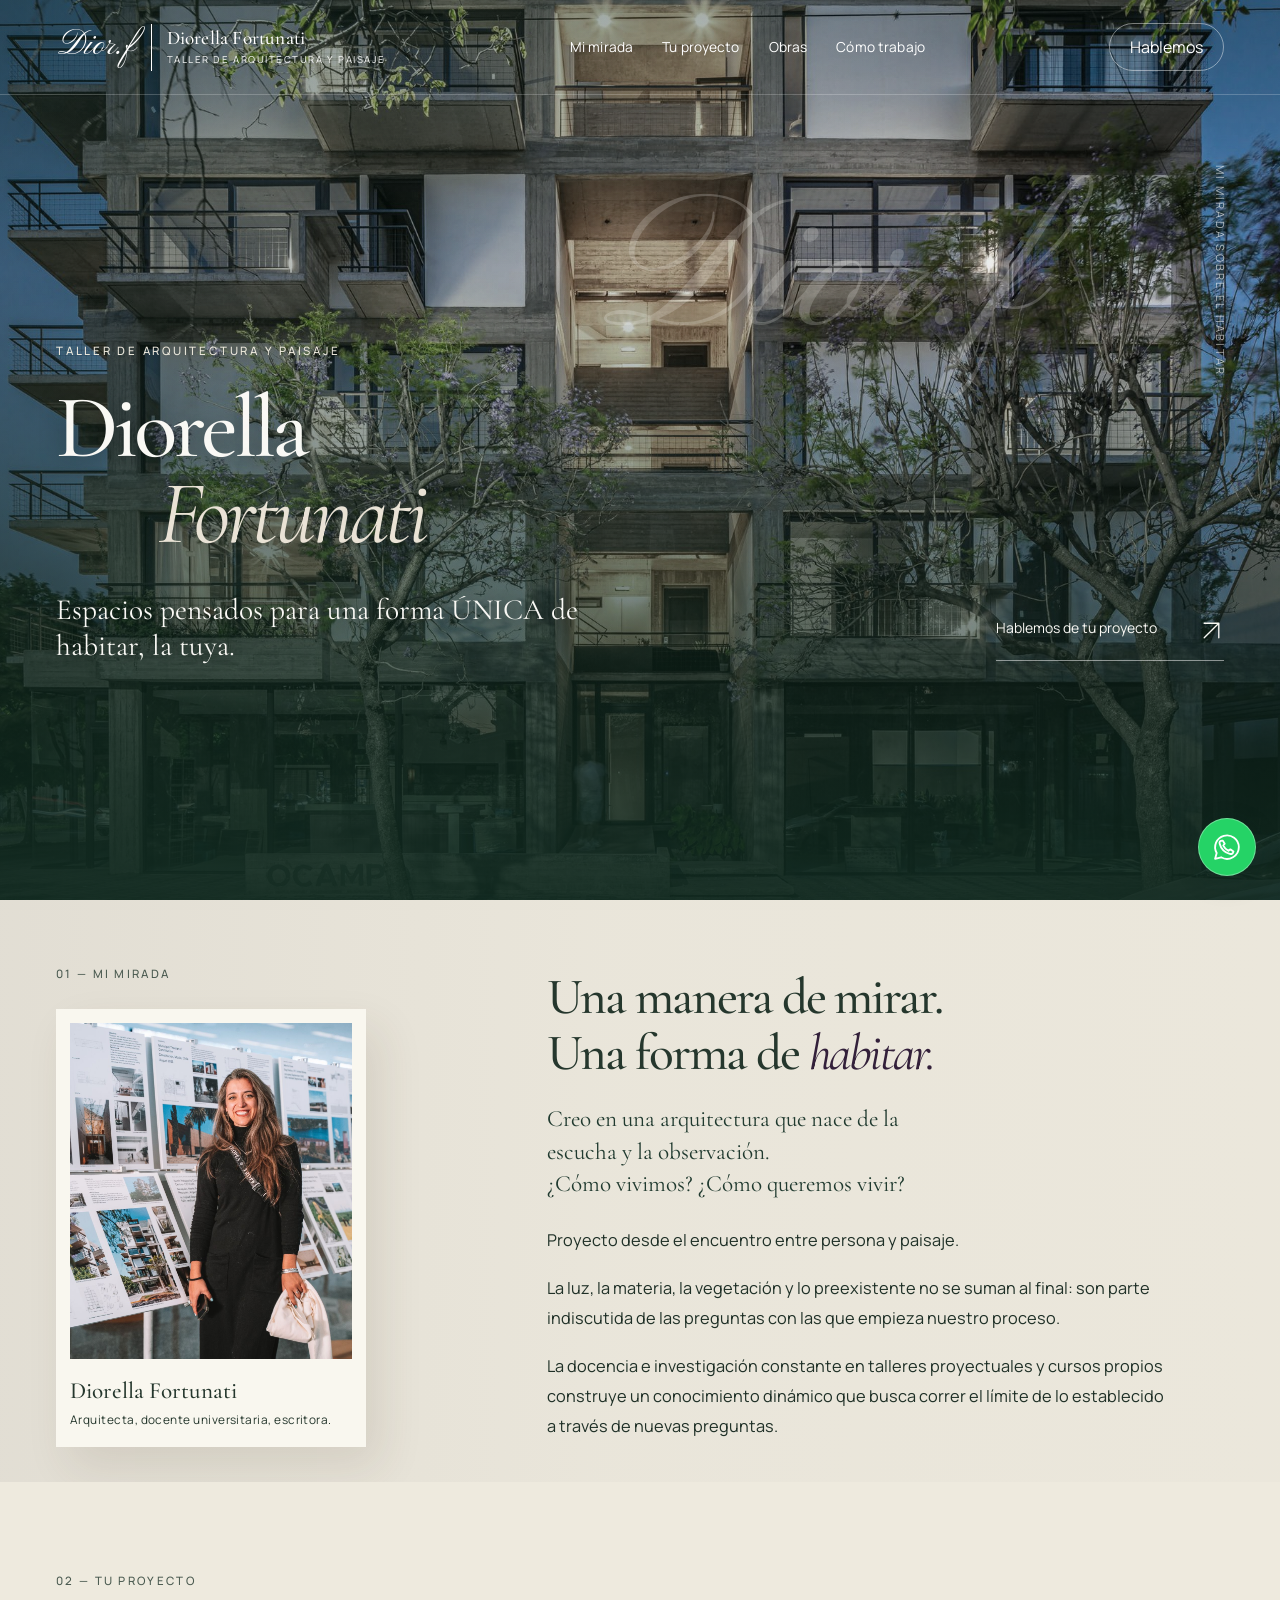
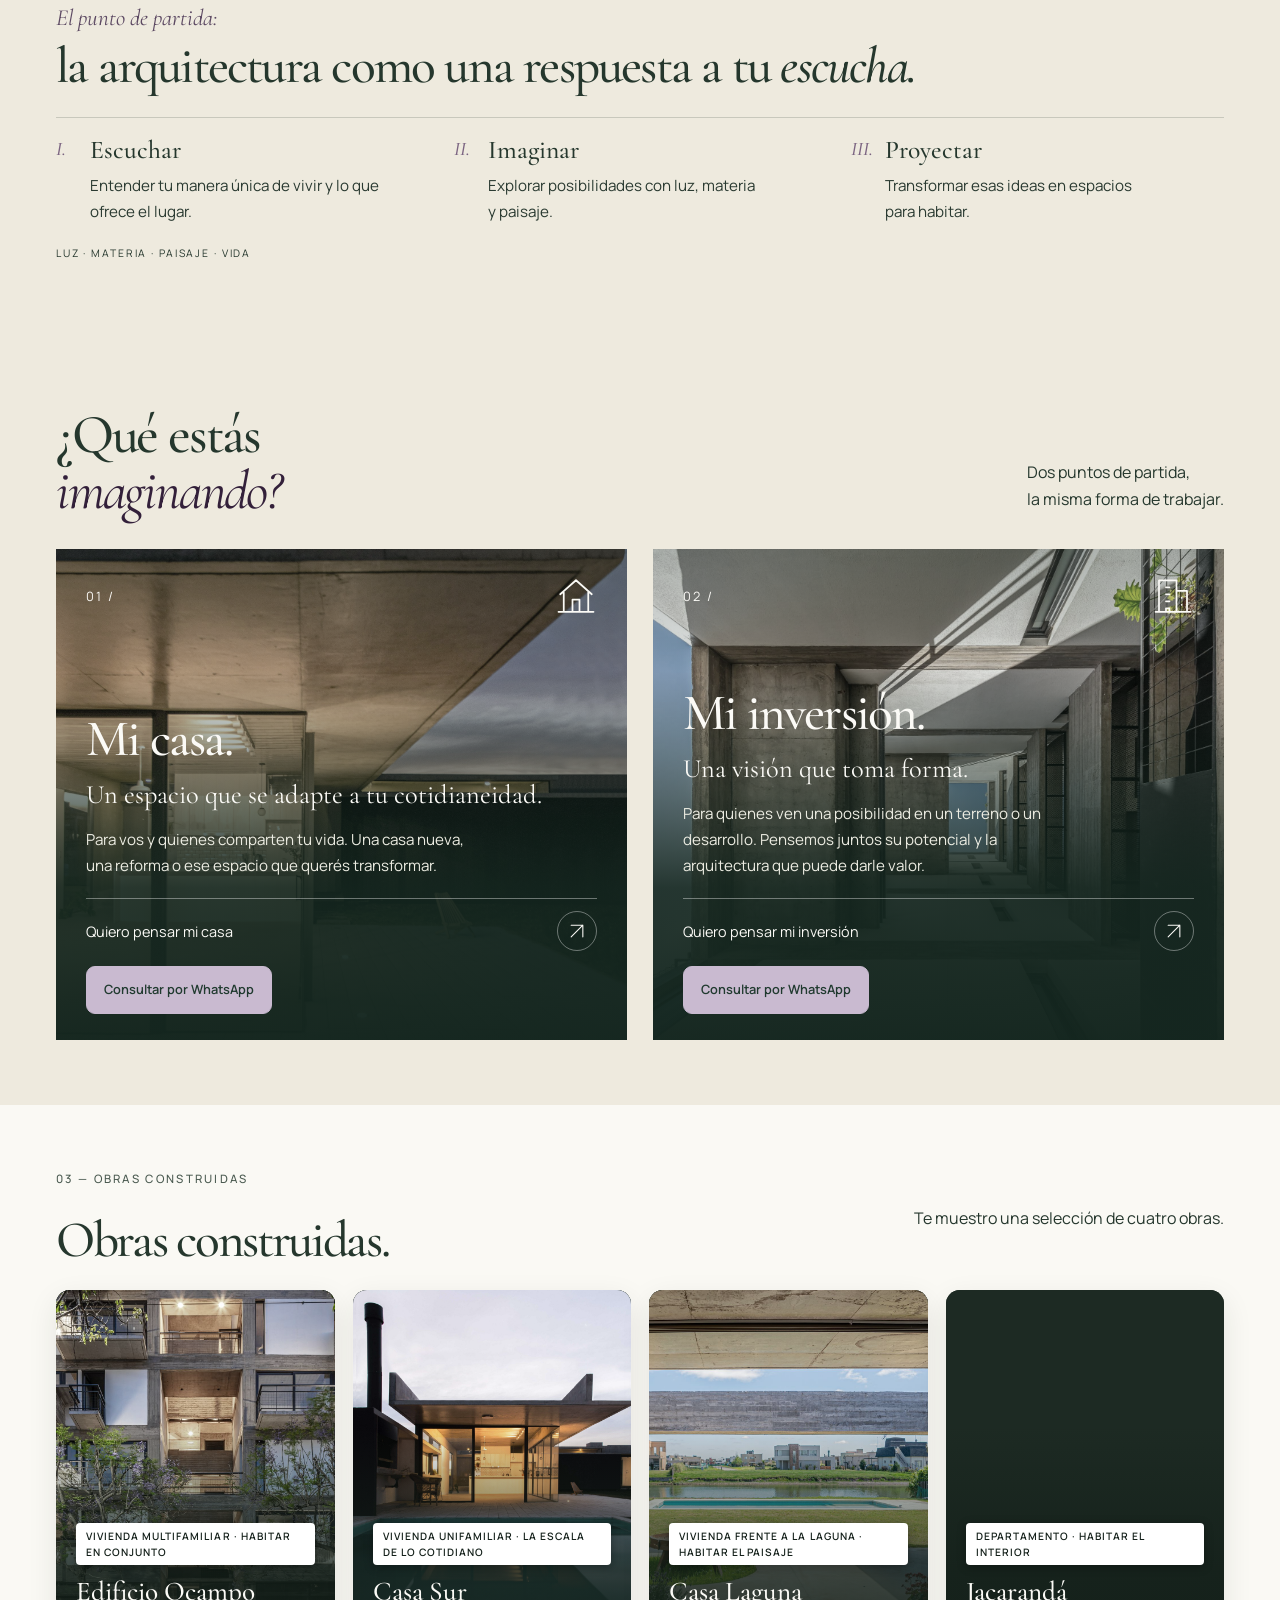
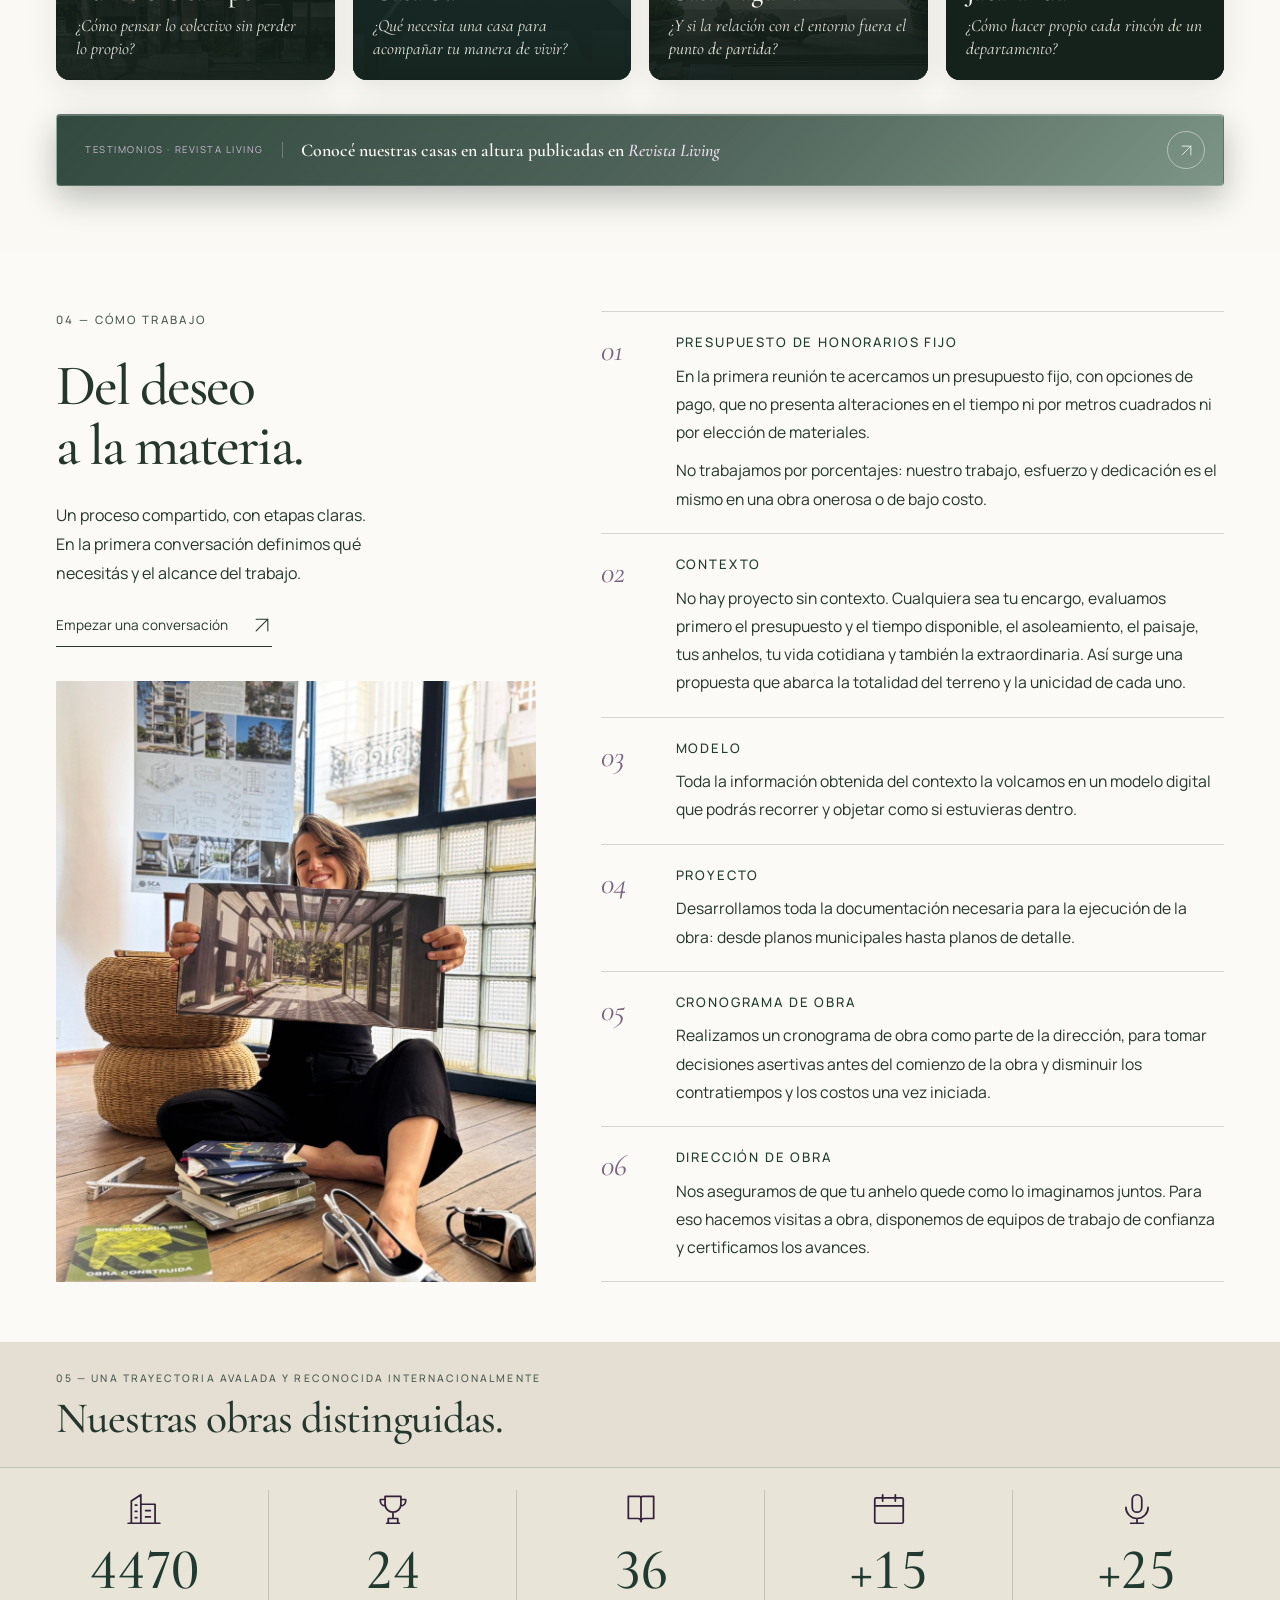
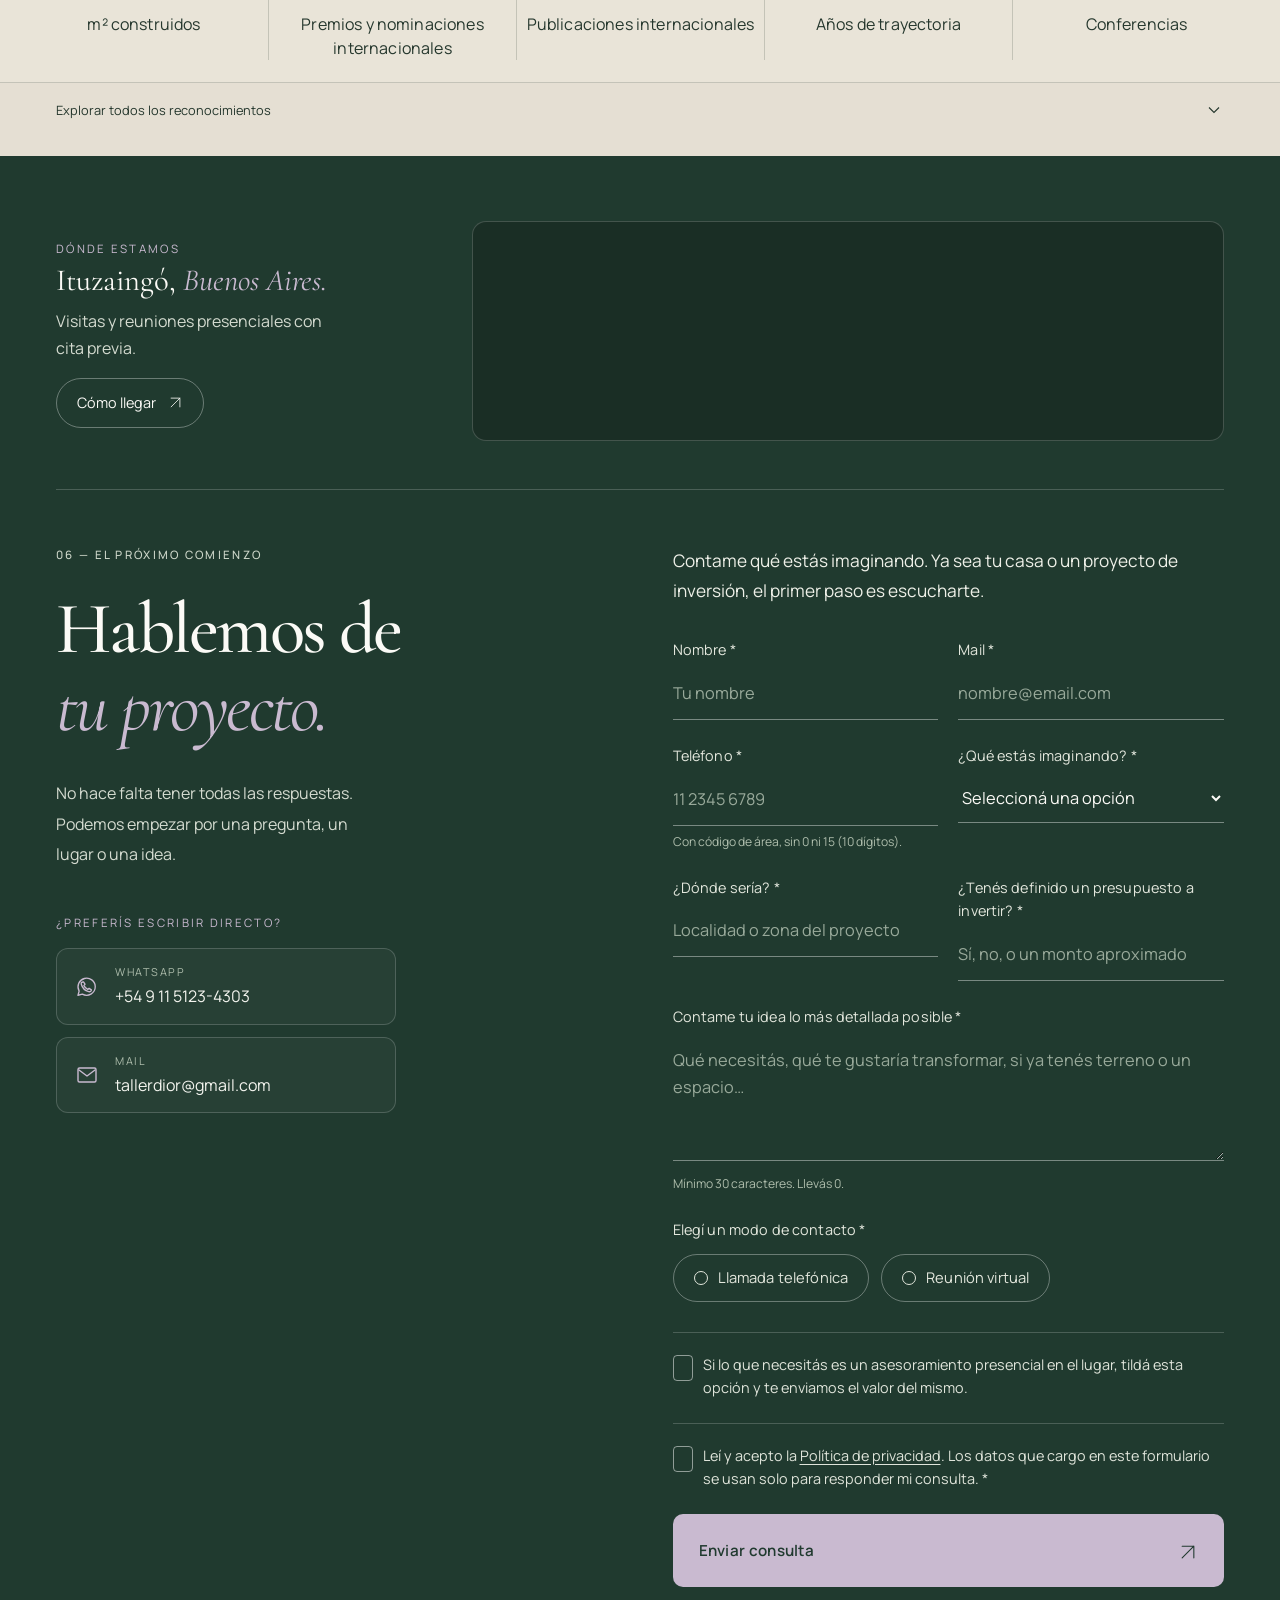
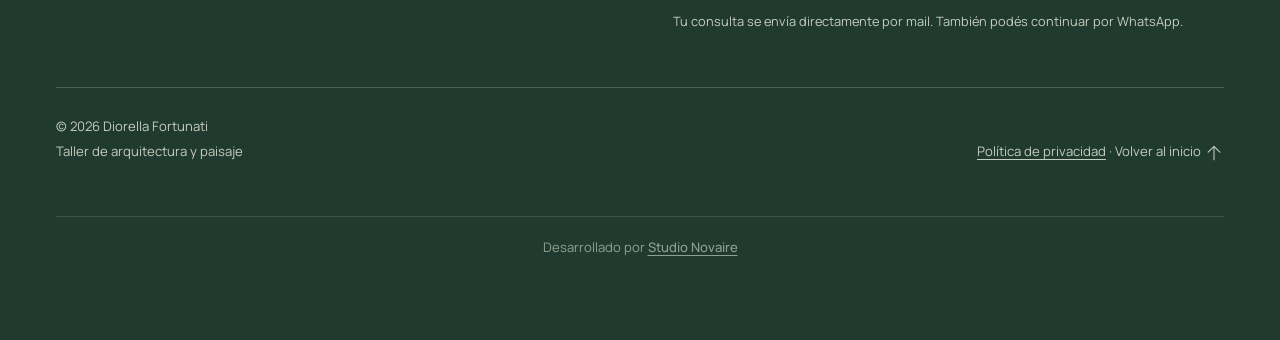
==== commit 71b3fdfa: "22 10 2" ====
--- a/index.html
+++ b/index.html
@@ -68,7 +68,7 @@
 </div></div></section>
 <section class="recognition-band" id="premios" aria-labelledby="recognitionTitle"><div class="wrap reveal"><div class="recognition-heading"><div><span class="eyebrow">05 — Una trayectoria avalada y reconocida internacionalmente</span><h2 id="recognitionTitle">Nuestras obras distinguidas.</h2></div></div></div>
 <div class="profile-counters wide-counters"><div class="recognition-stat"><svg class="stat-icon" viewBox="0 0 24 24" fill="none" stroke="currentColor" stroke-width="1.1" stroke-linecap="round" stroke-linejoin="round" aria-hidden="true"><path d="M2 21h20M4 21V7l6-4v18M10 9h9v12M13 13h3M13 17h3M6.5 9.5h1M6.5 13.5h1M6.5 17.5h1"/></svg><strong class="profile-count" data-target="4500" aria-hidden="true">4500</strong><span>m² construidos</span><span class="sr-only">4500</span></div><div class="recognition-stat"><svg class="stat-icon" viewBox="0 0 24 24" fill="none" stroke="currentColor" stroke-width="1.1" stroke-linecap="round" stroke-linejoin="round" aria-hidden="true"><path d="M7 4h10v5a5 5 0 0 1-10 0V4ZM7 6H4v1a3 3 0 0 0 3 3M17 6h3v1a3 3 0 0 1-3 3M12 14v4M8 21h8M9 18h6v3H9z"/></svg><strong class="profile-count" data-target="24" aria-hidden="true">24</strong><span>Premios y nominaciones internacionales</span><span class="sr-only">24</span></div><div class="recognition-stat"><svg class="stat-icon" viewBox="0 0 24 24" fill="none" stroke="currentColor" stroke-width="1.1" stroke-linecap="round" stroke-linejoin="round" aria-hidden="true"><path d="M4 4h7a1 1 0 0 1 1 1v15a2 2 0 0 0-2-2H4V4Zm16 0h-7a1 1 0 0 0-1 1v15a2 2 0 0 1 2-2h6V4Z"/></svg><strong class="profile-count" data-target="36" aria-hidden="true">36</strong><span>Publicaciones internacionales</span><span class="sr-only">36</span></div><div class="recognition-stat"><svg class="stat-icon" viewBox="0 0 24 24" fill="none" stroke="currentColor" stroke-width="1.1" stroke-linecap="round" stroke-linejoin="round" aria-hidden="true"><rect x="3" y="5" width="18" height="16" rx="1"/><path d="M3 10h18M8 3v4m8-4v4"/></svg><strong class="profile-count" data-target="15" data-prefix="+" aria-hidden="true">15</strong><span>Años de trayectoria</span><span class="sr-only">Más de 15</span></div><div class="recognition-stat"><svg class="stat-icon" viewBox="0 0 24 24" fill="none" stroke="currentColor" stroke-width="1.1" stroke-linecap="round" stroke-linejoin="round" aria-hidden="true"><rect x="9" y="3" width="6" height="11" rx="3"/><path d="M5 11a7 7 0 0 0 14 0M12 18v3M8 21h8"/></svg><strong class="profile-count" data-target="25" data-prefix="+" aria-hidden="true">25</strong><span>Conferencias</span><span class="sr-only">Más de 25 conferencias</span></div></div><div class="wrap"><details class="recognition-details"><summary>Explorar todos los reconocimientos<svg class="line-icon" viewBox="0 0 24 24" fill="none" stroke="currentColor" stroke-width="1.3" aria-hidden="true"><path d="m6 9 6 6 6-6"/></svg></summary><div class="recognition-list full-recognition-list"><div class="recognition-category"><h4>Premios</h4><ul><li><strong>Gran Bienal Internacional de Arquitectura de Santa Cruz</strong><p>Primer premio · Edificio Ocampo · Categoría E: Producción Internacional, Obra Construida.</p></li><li><strong>ARQ FADEA 2024/2025</strong><p>Segundo premio.</p></li><li><strong>CAPBA Obra Construida 2021</strong><p>Segundo premio · Edificio Ocampo · Vivienda multifamiliar mayor a tres niveles.</p></li><li><strong>CAPBA Obra Construida 2018</strong><p>Primer premio · Casa Suburbana · Vivienda PROCREAR.</p></li><li><strong>Mejor proyecto de posgrado UTDT 2017</strong><p>Tercer premio · Rolling Pavilion · Diorella Fortunati, Andres Milos y Diego Valenzuela · Posgrado de Arquitectura y Tecnología.</p></li><li><strong>Premio Internacional CLA TIL 2014</strong><p>Segundo premio · Congreso Latinoamericano de Arquitectura, Taller Integral de Arquitectura · CCCAO, tesis de Diorella Fortunati.</p></li></ul></div><div class="recognition-category"><h4>Nominaciones</h4><ul><li><strong>Mies Crown Hall Americas Prize</strong><p>Cycle 5 · 2024–2025.</p></li><li><strong>Golden Trezzini Awards 2023 · Edificio Ocampo</strong><p>Best Implemented Project of Residential or Mixed-Use Estate.</p></li><li><strong>Golden Trezzini Awards 2023 · Casa Laguna</strong><p>Best Implemented Project of Private Residence.</p></li><li><strong>Golden Trezzini Awards 2023 · Jacarandá</strong><p>Best Implemented Apartment.</p></li><li><strong>Premio Soy Arquitecta 2021–2022</strong><p>Diorella Fortunati · Arquitecta Desarrolladora.</p></li></ul></div><div class="recognition-category"><h4>Menciones y distinciones</h4><ul><li><strong>Premio Soy Arquitecta 2023–2024</strong><p>Diorella Fortunati · Destacada en Arquitecta Proyectista.</p></li><li><strong>Premio Gualter Colombo · Bienal Nacional AcAU 2021–2022</strong><p>Distinción · Edificio Ocampo · Vivienda multifamiliar.</p></li><li><strong>CAPBA Obra Construida 2022</strong><p>Mención · Casa Sur · Vivienda unifamiliar.</p></li><li><strong>Mejor curso de grado UTDT 2021</strong><p>Primera mención · Simulaciones Sincrónicas · Dirección de Obras, Cátedra Robles.</p></li></ul></div><div class="recognition-category"><h4>Selecciones</h4><ul><li><strong>XVIII Bienal Internacional de Arquitectura de Buenos Aires 2022</strong><p>Edificio Ocampo · Vivienda multifamiliar.</p></li><li><strong>Premio In Award · Bienal Internacional de Arquitectura de Nueva York 2022</strong><p>Selección.</p></li><li><strong>5.º Encuentro de Mujeres Arquitectas 2023</strong><p>Selección nacional · Sistemas Materiales · Academia e Investigación.</p></li></ul></div><div class="recognition-category"><h4>Convocatorias</h4><ul><li><strong>Conversatorio Vivienda Exenta · CAPBA D2 2023</strong><p>Casa Laguna · Colección Vivienda, n.º 2: Viviendas Exentas · Bisman Ediciones.</p></li><li><strong>Consejo Superior de Arquitectura 2023</strong><p>Curso Expresión Material.</p></li></ul></div><div class="recognition-category"><h4>Becas</h4><ul><li><strong>Intercambio profesional IGE 2015</strong><p>Beca completa · Diorella Fortunati · Intercambio de Grupo de Estudio Alemania–Argentina, Rotary Internacional.</p></li><li><strong>Beca al mérito UM · 2007–2012</strong><p>Diorella Fortunati.</p></li></ul></div></div><p class="counter-note">Las entradas idénticas de Casa Laguna / Golden Trezzini y de In Award Nueva York se muestran una sola vez.</p></details></div></section>
-<section class="contact" id="contacto"><div class="wrap"><div class="contact-top"><div class="contact-heading reveal"><span class="eyebrow">06 — El próximo comienzo</span><h2>Hablemos de<br><em>tu proyecto.</em></h2><p>No hace falta tener todas las respuestas. Podemos empezar por una pregunta, un lugar o una idea.</p><div class="contact-direct"><span class="contact-direct-label">¿Preferís escribir directo?</span><a class="contact-direct-link" href="#contacto" data-wa="general"><svg viewBox="0 0 32 32" fill="none" stroke="currentColor" stroke-width="1.8" stroke-linecap="round" stroke-linejoin="round" aria-hidden="true"><path d="M27 15.5a11.5 11.5 0 0 1-17.2 10L4 27l1.5-5.6A11.5 11.5 0 1 1 27 15.5Z"/><path d="m11.3 9.3 2 3-1.4 1.8c1.1 2.2 2.9 4 5.1 5.1l1.8-1.4 3 2c-.3 2-1.7 2.9-3.5 2.4-4.8-1.3-8.6-5.1-9.9-9.9-.5-1.8.4-3.2 2.9-3Z"/></svg><span><small>WhatsApp</small>+54 9 11 5123-4303</span></a><a class="contact-direct-link" href="mailto:tallerdior@gmail.com"><svg viewBox="0 0 24 24" fill="none" stroke="currentColor" stroke-width="1.4" stroke-linecap="round" stroke-linejoin="round" aria-hidden="true"><rect x="3" y="5" width="18" height="14" rx="1.5"/><path d="m4 7 8 6 8-6"/></svg><span><small>Mail</small>tallerdior@gmail.com</span></a></div><div class="contact-map"><span class="contact-direct-label">Dónde estamos</span><div class="contact-map-frame"><iframe title="Ubicación del taller en Google Maps" src="https://maps.google.com/maps?q=-34.655888,-58.664059&amp;z=15&amp;output=embed" loading="lazy" referrerpolicy="no-referrer-when-downgrade" allowfullscreen></iframe></div><a class="contact-map-link" href="https://www.google.com/maps/search/?api=1&amp;query=-34.655888,-58.664059" target="_blank" rel="noopener"><!-- DIRECCIÓN: completar calle y número --><span>Ituzaingó, Buenos Aires</span><span class="contact-map-cta">Cómo llegar <svg class="line-icon" viewBox="0 0 24 24" fill="none" stroke="currentColor" stroke-width="1.3" stroke-linecap="round" stroke-linejoin="round" aria-hidden="true"><path d="M5 19 19 5M5 5h14v14"/></svg></span></a></div></div><div class="contact-card reveal"><p>Contame qué estás imaginando. Ya sea tu casa o un proyecto de inversión, el primer paso es escucharte.</p>
+<section class="contact" id="contacto"><div class="wrap"><div class="location-band"><div class="location-info"><span class="contact-direct-label">Dónde estamos</span><h3 class="location-title">Ituzaingó, <em>Buenos Aires.</em></h3><!-- DIRECCIÓN: completar calle y número --><p class="location-text">Visitas y reuniones presenciales con cita previa.</p><a class="location-cta" href="https://www.google.com/maps/search/?api=1&amp;query=-34.655888,-58.664059" target="_blank" rel="noopener">Cómo llegar <svg class="line-icon" viewBox="0 0 24 24" fill="none" stroke="currentColor" stroke-width="1.3" stroke-linecap="round" stroke-linejoin="round" aria-hidden="true"><path d="M5 19 19 5M5 5h14v14"/></svg></a></div><div class="location-map"><iframe title="Ubicación del taller en Google Maps" src="https://maps.google.com/maps?q=-34.655888,-58.664059&amp;z=15&amp;output=embed" loading="lazy" referrerpolicy="no-referrer-when-downgrade" allowfullscreen></iframe></div></div><div class="contact-top"><div class="contact-heading reveal"><span class="eyebrow">06 — El próximo comienzo</span><h2>Hablemos de<br><em>tu proyecto.</em></h2><p>No hace falta tener todas las respuestas. Podemos empezar por una pregunta, un lugar o una idea.</p><div class="contact-direct"><span class="contact-direct-label">¿Preferís escribir directo?</span><a class="contact-direct-link" href="#contacto" data-wa="general"><svg viewBox="0 0 32 32" fill="none" stroke="currentColor" stroke-width="1.8" stroke-linecap="round" stroke-linejoin="round" aria-hidden="true"><path d="M27 15.5a11.5 11.5 0 0 1-17.2 10L4 27l1.5-5.6A11.5 11.5 0 1 1 27 15.5Z"/><path d="m11.3 9.3 2 3-1.4 1.8c1.1 2.2 2.9 4 5.1 5.1l1.8-1.4 3 2c-.3 2-1.7 2.9-3.5 2.4-4.8-1.3-8.6-5.1-9.9-9.9-.5-1.8.4-3.2 2.9-3Z"/></svg><span><small>WhatsApp</small>+54 9 11 5123-4303</span></a><a class="contact-direct-link" href="mailto:tallerdior@gmail.com"><svg viewBox="0 0 24 24" fill="none" stroke="currentColor" stroke-width="1.4" stroke-linecap="round" stroke-linejoin="round" aria-hidden="true"><rect x="3" y="5" width="18" height="14" rx="1.5"/><path d="m4 7 8 6 8-6"/></svg><span><small>Mail</small>tallerdior@gmail.com</span></a></div></div><div class="contact-card reveal"><p>Contame qué estás imaginando. Ya sea tu casa o un proyecto de inversión, el primer paso es escucharte.</p>
 <form class="contact-form" id="contactForm">
 <div class="field"><label for="nombre">Nombre *</label><input id="nombre" name="nombre" autocomplete="name" placeholder="Tu nombre" maxlength="120" required></div>
 <div class="field"><label for="email">Mail *</label><input id="email" name="email" type="email" autocomplete="email" placeholder="nombre@email.com" maxlength="200" required></div>
--- a/css/styles.css
+++ b/css/styles.css
@@ -690,3 +690,24 @@
 .intro{background-color:#d9d5cc;background-image:url("../assets/images/generales/textura-hormigon.jpg");background-size:cover;background-position:center 40%}
 .intro::before{background:linear-gradient(90deg,rgba(238,234,222,.42),rgba(238,234,222,.78) 48%,rgba(238,234,222,.86))}
 @media(max-width:800px){.intro::before{background:linear-gradient(180deg,rgba(238,234,222,.5),rgba(238,234,222,.86) 45%)}}
+/* Ubicación: franja horizontal antes del pie */
+.location-band{display:grid;grid-template-columns:minmax(260px,.8fr) 1.6fr;gap:48px;align-items:center;margin-top:90px;padding-top:56px;border-top:1px solid #ffffff30}
+.location-title{font:400 clamp(2rem,3.2vw,3rem)/1.1 'Cormorant Garamond',Georgia,serif;margin:6px 0 14px;color:var(--white)}
+.location-title em{color:var(--lilac)}
+.location-text{margin:0 0 22px;color:#d4dbd0;font-size:1rem;line-height:1.7;max-width:320px}
+.location-cta{display:inline-flex;align-items:center;gap:12px;padding:12px 20px;border:1px solid #ffffff55;border-radius:999px;font-size:.9rem;transition:background .25s,color .25s}
+.location-cta:hover{background:var(--lilac);border-color:var(--lilac);color:var(--green)}
+.location-cta .line-icon{width:15px;height:15px}
+.location-map{position:relative;aspect-ratio:21/9;border-radius:14px;overflow:hidden;border:1px solid #ffffff2e;background:#1a2e25}
+.location-map iframe{position:absolute;inset:0;width:100%;height:100%;border:0;filter:grayscale(.85) contrast(1.05) brightness(.95)}
+.location-band+footer{margin-top:56px}
+@media(max-width:800px){.location-band{grid-template-columns:1fr;gap:24px;margin-top:56px;padding-top:40px}.location-map{aspect-ratio:4/3}}
+/* Ubicación arriba del formulario */
+.contact .location-band{margin:0 0 72px;padding:0 0 64px;border-top:0;border-bottom:1px solid #ffffff30}
+@media(max-width:800px){.contact .location-band{margin-bottom:48px;padding-bottom:44px}}
+/* Ubicación más angosta (franja baja) */
+.contact .location-band{gap:40px;margin-bottom:56px;padding-bottom:48px}
+.location-map{aspect-ratio:auto;height:220px}
+.location-title{font-size:clamp(1.7rem,2.4vw,2.3rem);margin:4px 0 10px}
+.location-text{margin-bottom:16px}
+@media(max-width:800px){.location-map{height:200px}.contact .location-band{margin-bottom:40px;padding-bottom:36px}}
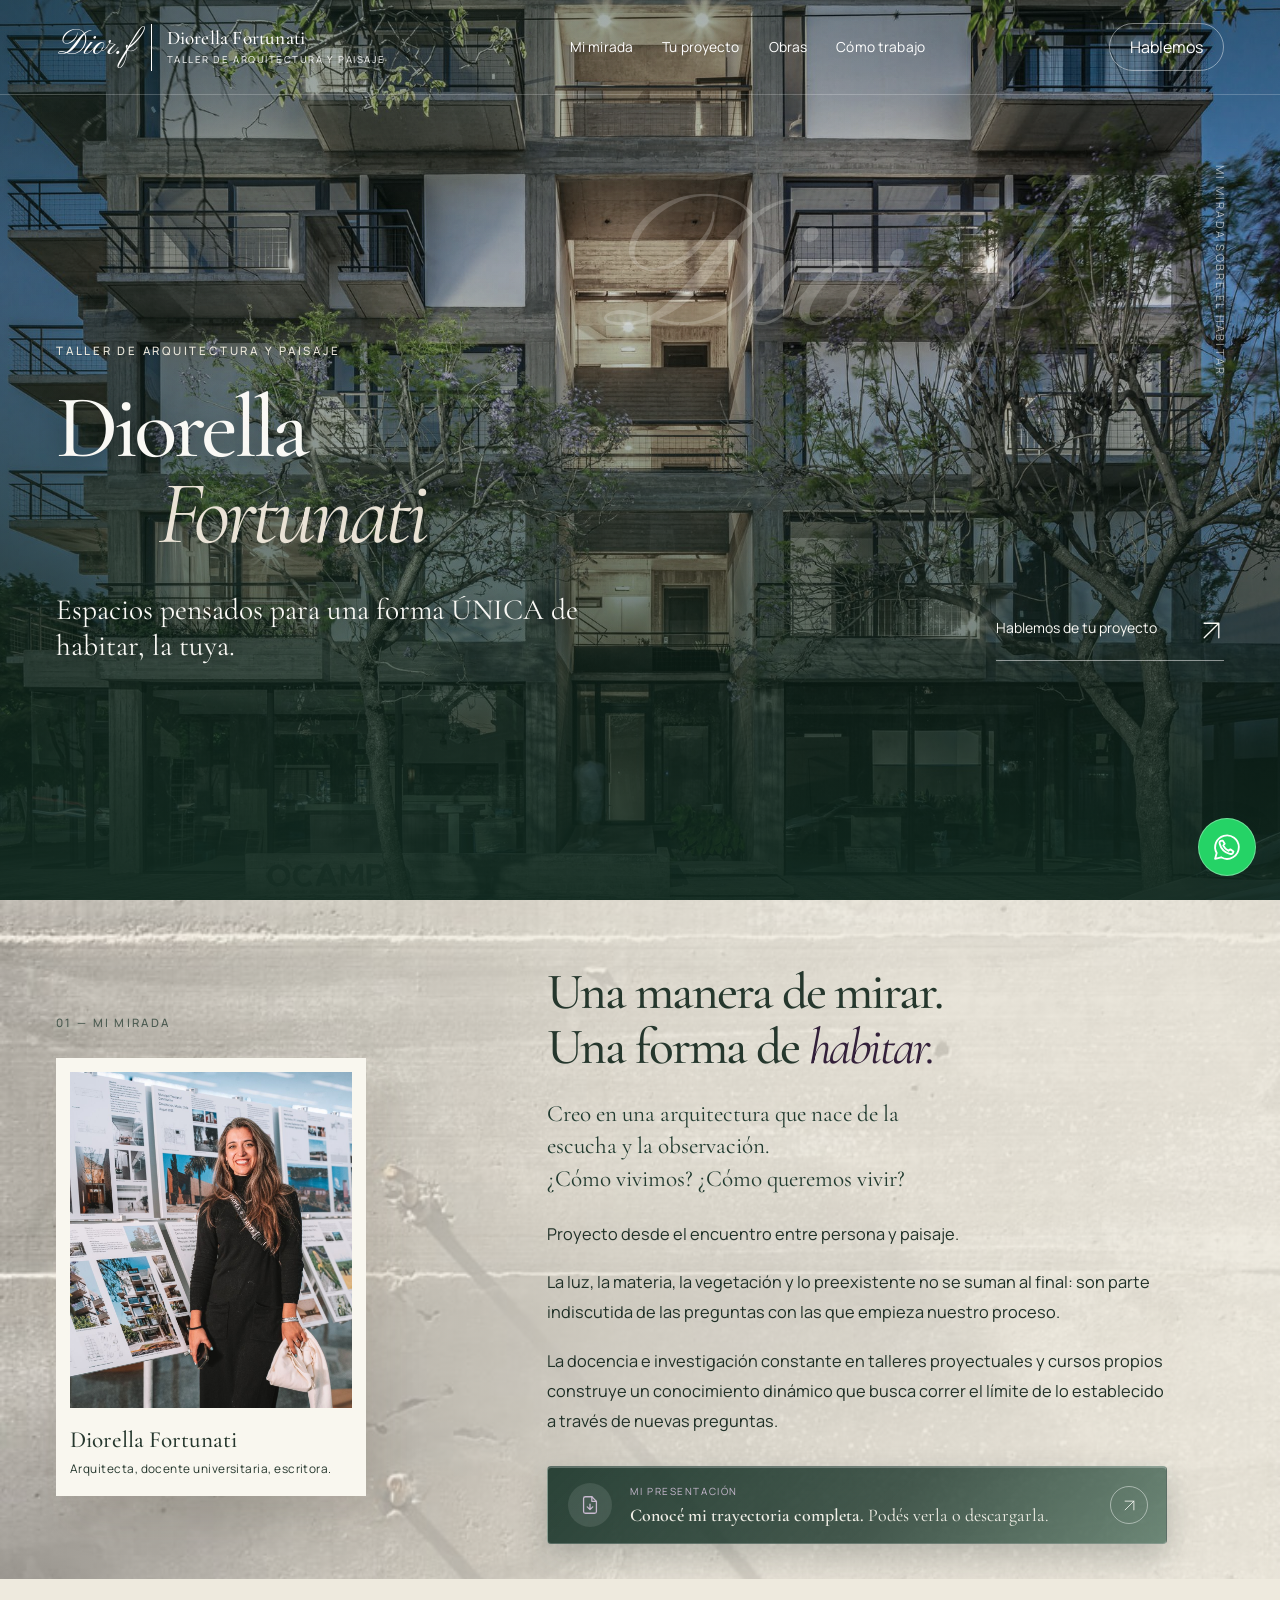
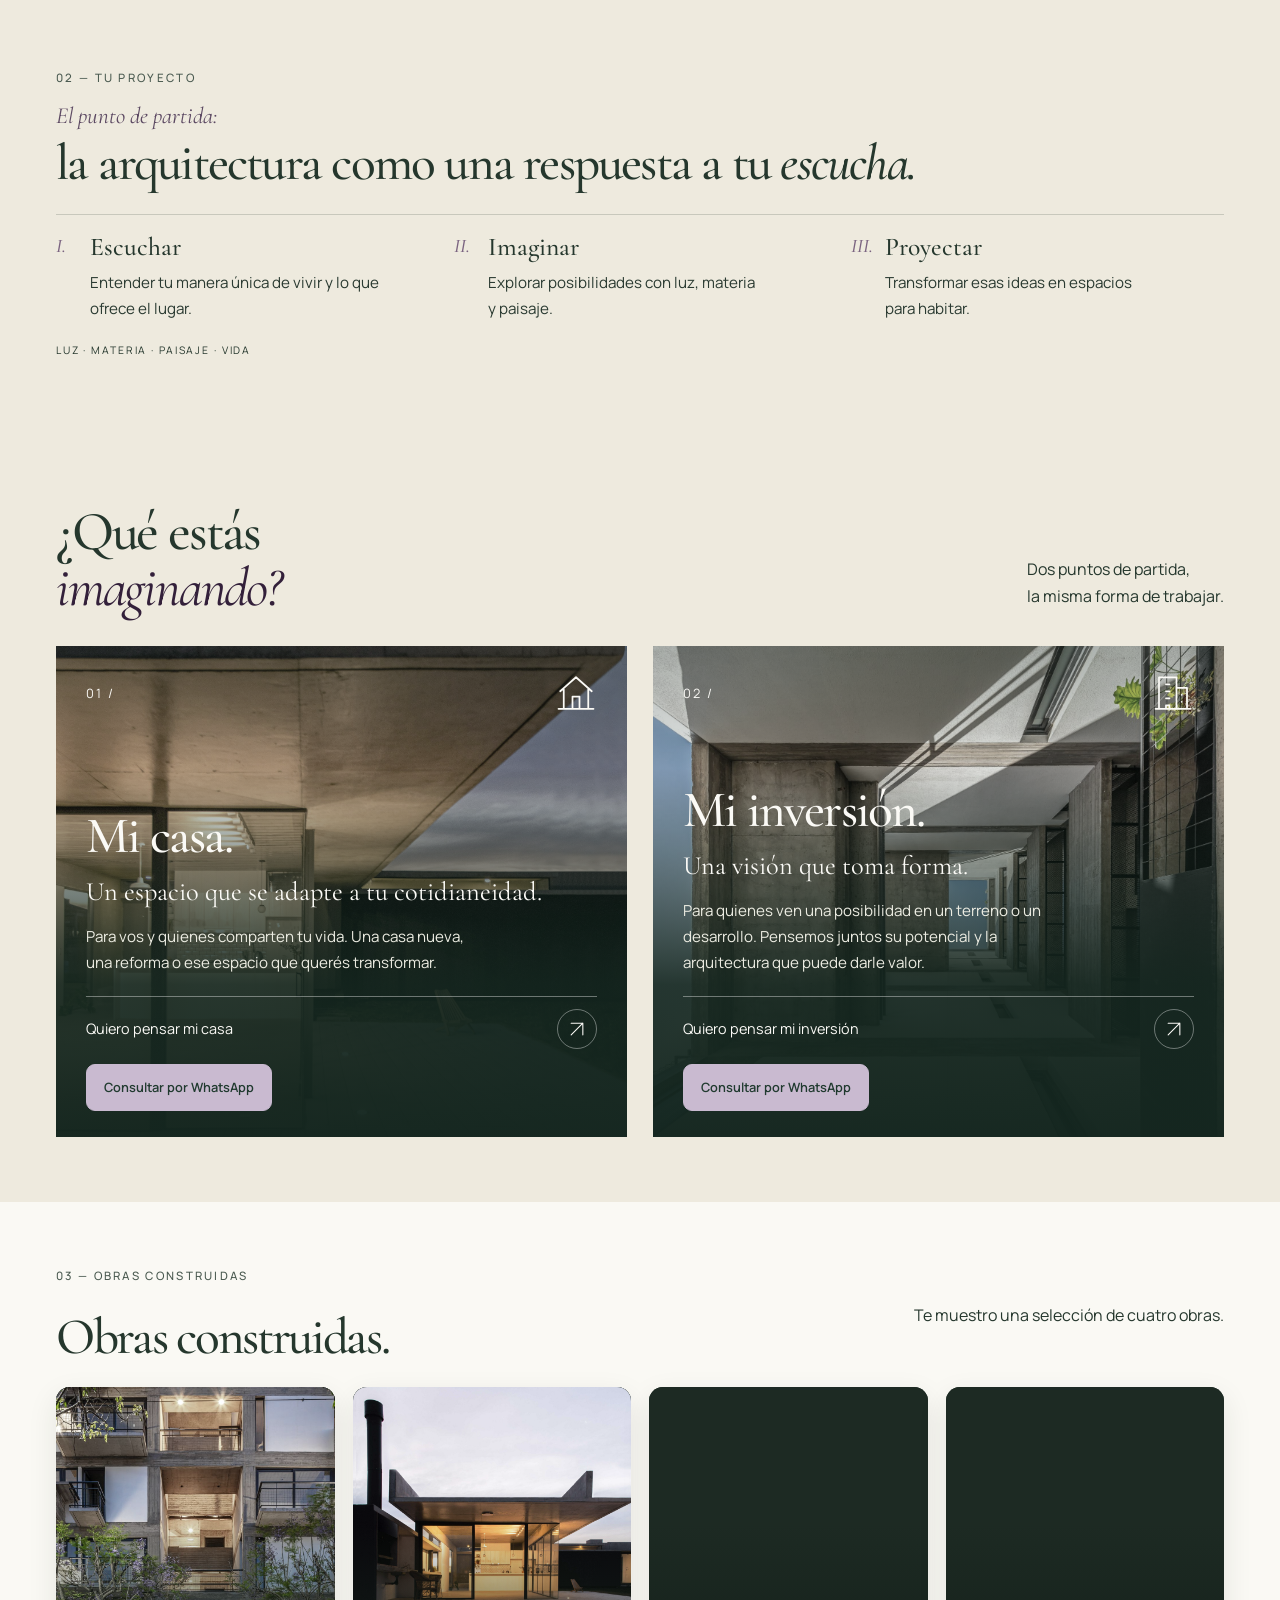
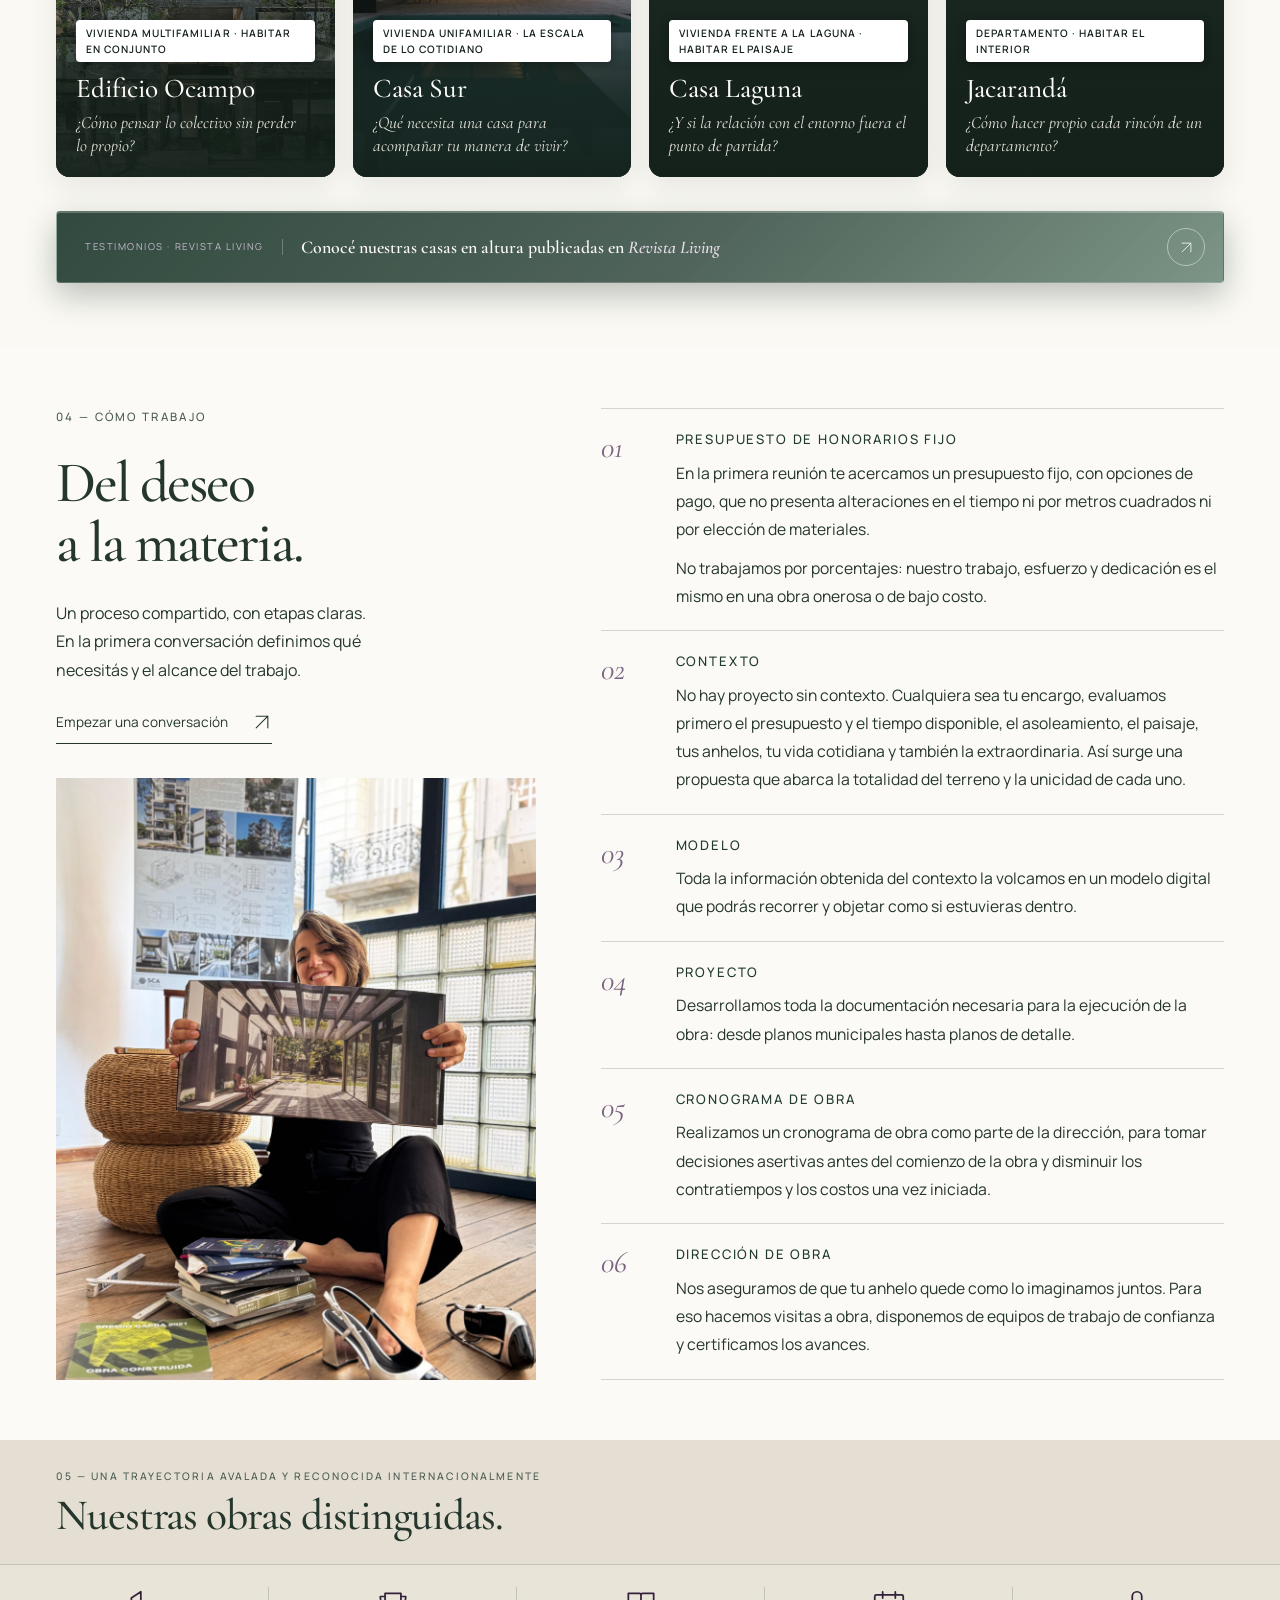
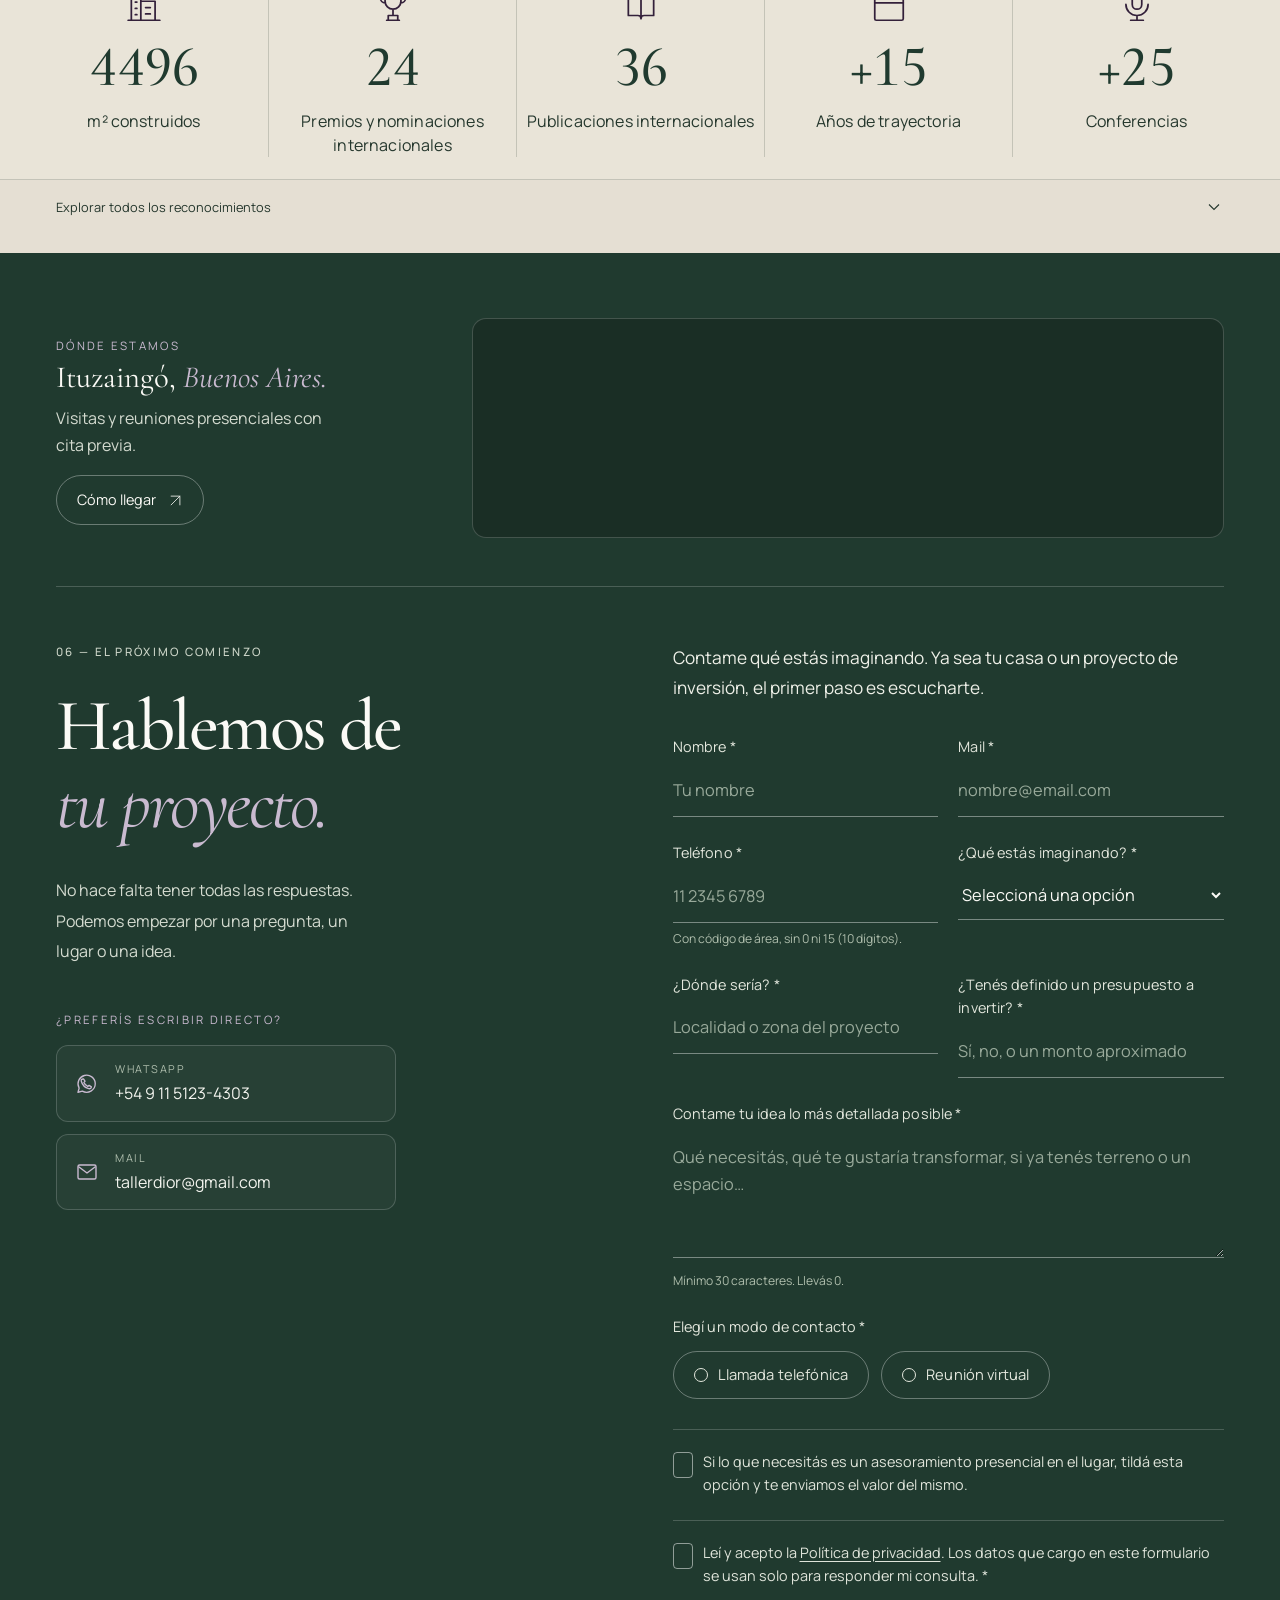
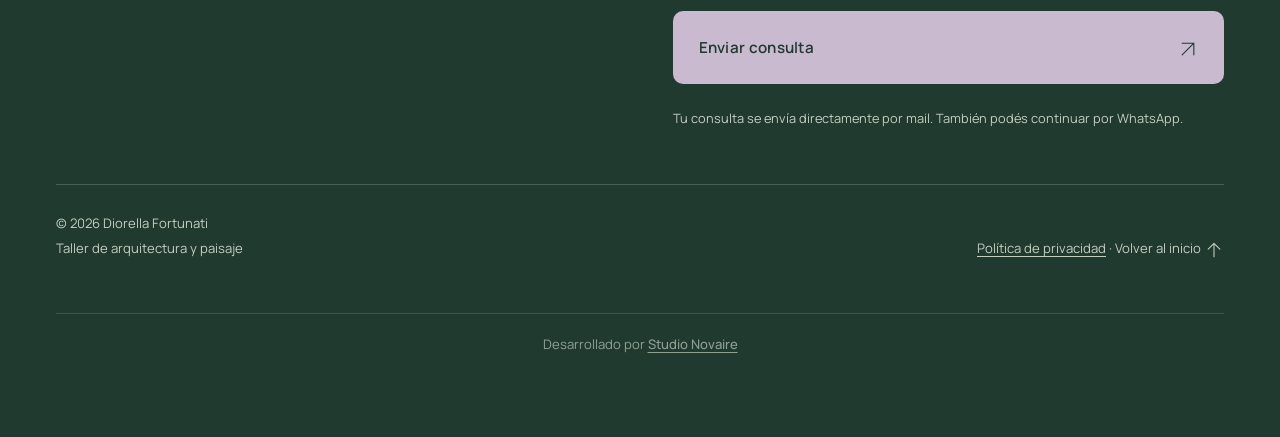
==== commit b51074b9: "Fin" ====
--- a/index.html
+++ b/index.html
@@ -42,7 +42,7 @@
 <p>Proyecto desde el encuentro entre persona y paisaje.</p>
 <p>La luz, la materia, la vegetación y lo preexistente no se suman al final: son parte indiscutida de las preguntas con las que empieza nuestro proceso.</p>
 <p>La docencia e investigación constante en talleres proyectuales y cursos propios construye un conocimiento dinámico que busca correr el límite de lo establecido a través de nuevas preguntas.</p>
-</div></div></section>
+<!-- PRESENTACIÓN: para cambiar el archivo, reemplazar el link de Google Drive --><a class="doc-band" href="https://drive.google.com/file/d/1y5vrLRivHbLtqP8ITC_H8GuKMpUvGFXm/view?usp=drive_link" target="_blank" rel="noopener"><span class="doc-icon"><svg viewBox="0 0 24 24" fill="none" stroke="currentColor" stroke-width="1.4" stroke-linecap="round" stroke-linejoin="round" aria-hidden="true"><path d="M14 3H7a2 2 0 0 0-2 2v14a2 2 0 0 0 2 2h10a2 2 0 0 0 2-2V8z"/><path d="M14 3v5h5M12 11v6m-3-3 3 3 3-3"/></svg></span><span class="doc-body"><span class="press-label">Mi presentación</span><span class="doc-text"><strong>Conocé mi trayectoria completa.</strong> Podés verla o descargarla.</span></span><span class="press-arrow" aria-hidden="true"><svg class="line-icon" viewBox="0 0 24 24" fill="none" stroke="currentColor" stroke-width="1.3" stroke-linecap="round" stroke-linejoin="round"><path d="M5 19 19 5M5 5h14v14"/></svg></span></a></div></div></section>
 <section class="listen" id="tu-proyecto"><div class="wrap">
 <div class="listen-heading reveal"><div><span class="eyebrow">02 — Tu proyecto</span><h2><small>El punto de partida:</small> la arquitectura como una respuesta a tu <em>escucha.</em></h2></div></div>
 <div class="principles reveal"><article class="principle"><span class="num">I.</span><h3>Escuchar</h3><p>Entender tu manera única de vivir y lo que ofrece el lugar.</p></article><article class="principle"><span class="num">II.</span><h3>Imaginar</h3><p>Explorar posibilidades con luz, materia y paisaje.</p></article><article class="principle"><span class="num">III.</span><h3>Proyectar</h3><p>Transformar esas ideas en espacios para habitar.</p></article></div>
--- a/css/styles.css
+++ b/css/styles.css
@@ -711,3 +711,17 @@
 .location-title{font-size:clamp(1.7rem,2.4vw,2.3rem);margin:4px 0 10px}
 .location-text{margin-bottom:16px}
 @media(max-width:800px){.location-map{height:200px}.contact .location-band{margin-bottom:40px;padding-bottom:36px}}
+
+/* Mapa con sus colores (un toque más suave para que combine con el verde) */
+.location-map iframe{filter:saturate(.85) contrast(1.02)}/* Presentación descargable en "Mi mirada" (mismo estilo vidrio verde que Testimonios) */
+.doc-band{display:grid;grid-template-columns:auto 1fr auto;align-items:center;gap:18px;margin-top:30px;max-width:620px;padding:16px 18px 16px 20px;border-radius:4px;color:var(--white);background:linear-gradient(135deg,rgba(32,58,47,.94),rgba(32,58,47,.82) 55%,rgba(75,110,92,.78));border:1px solid rgba(255,255,255,.22);box-shadow:0 12px 32px rgba(20,32,26,.22),inset 0 1px 0 rgba(255,255,255,.25);transition:background .3s,box-shadow .3s}
+.doc-band:hover{background:linear-gradient(135deg,rgba(32,58,47,.98),rgba(40,70,57,.9) 55%,rgba(85,122,103,.85));box-shadow:0 16px 36px rgba(20,32,26,.3),inset 0 1px 0 rgba(255,255,255,.3)}
+.doc-icon{width:44px;height:44px;border-radius:50%;display:grid;place-items:center;background:rgba(255,255,255,.1);color:var(--lilac)}
+.doc-icon svg{width:22px;height:22px}
+.doc-body{display:flex;flex-direction:column;gap:4px}
+.doc-band .press-label{border:0;padding:0;font-size:.62rem}
+.doc-text{font:400 1.12rem/1.3 'Cormorant Garamond',Georgia,serif;color:#f1efe7}
+.doc-text strong{font-weight:600}
+.doc-band .press-arrow{width:38px;height:38px;border-color:rgba(255,255,255,.45)}
+.doc-band:hover .press-arrow{background:var(--paper);color:var(--green)}
+@media(max-width:800px){.doc-band{max-width:none;gap:14px;padding:14px 14px 14px 16px}.doc-icon{width:38px;height:38px}}
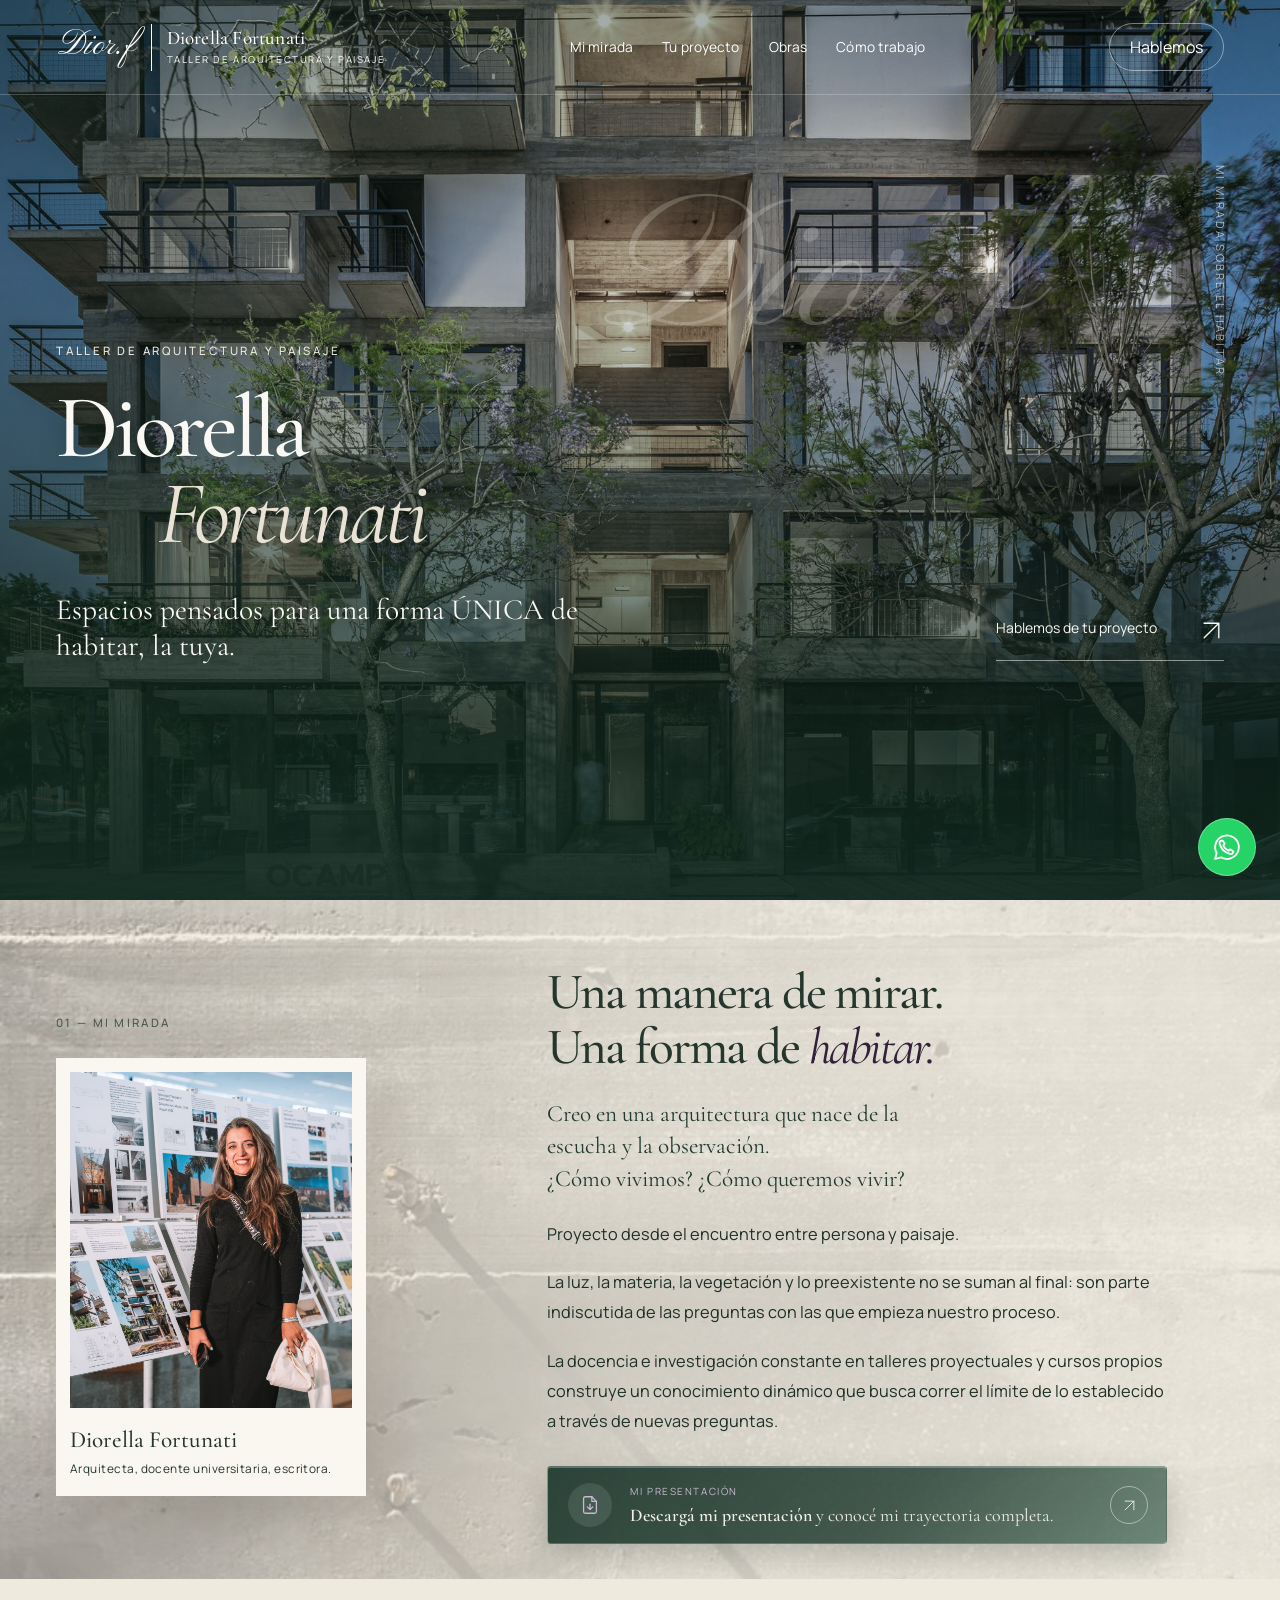
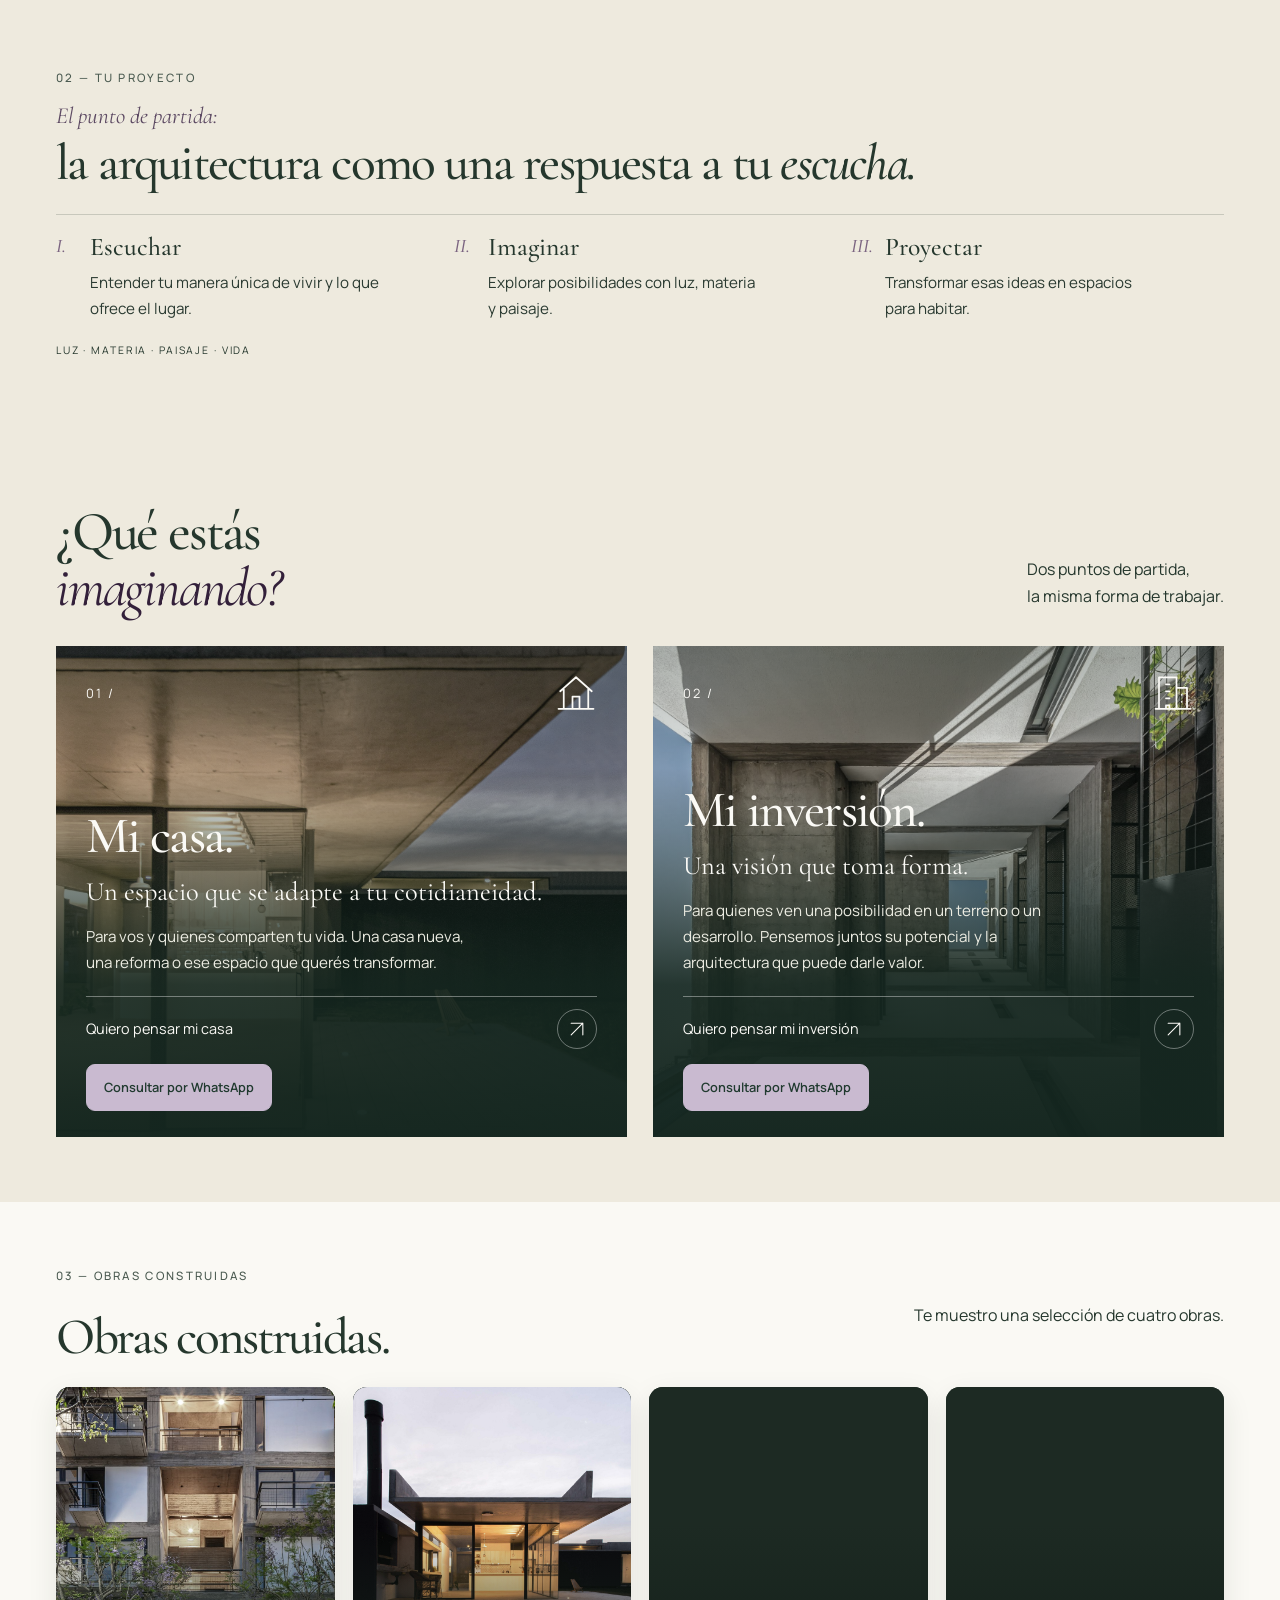
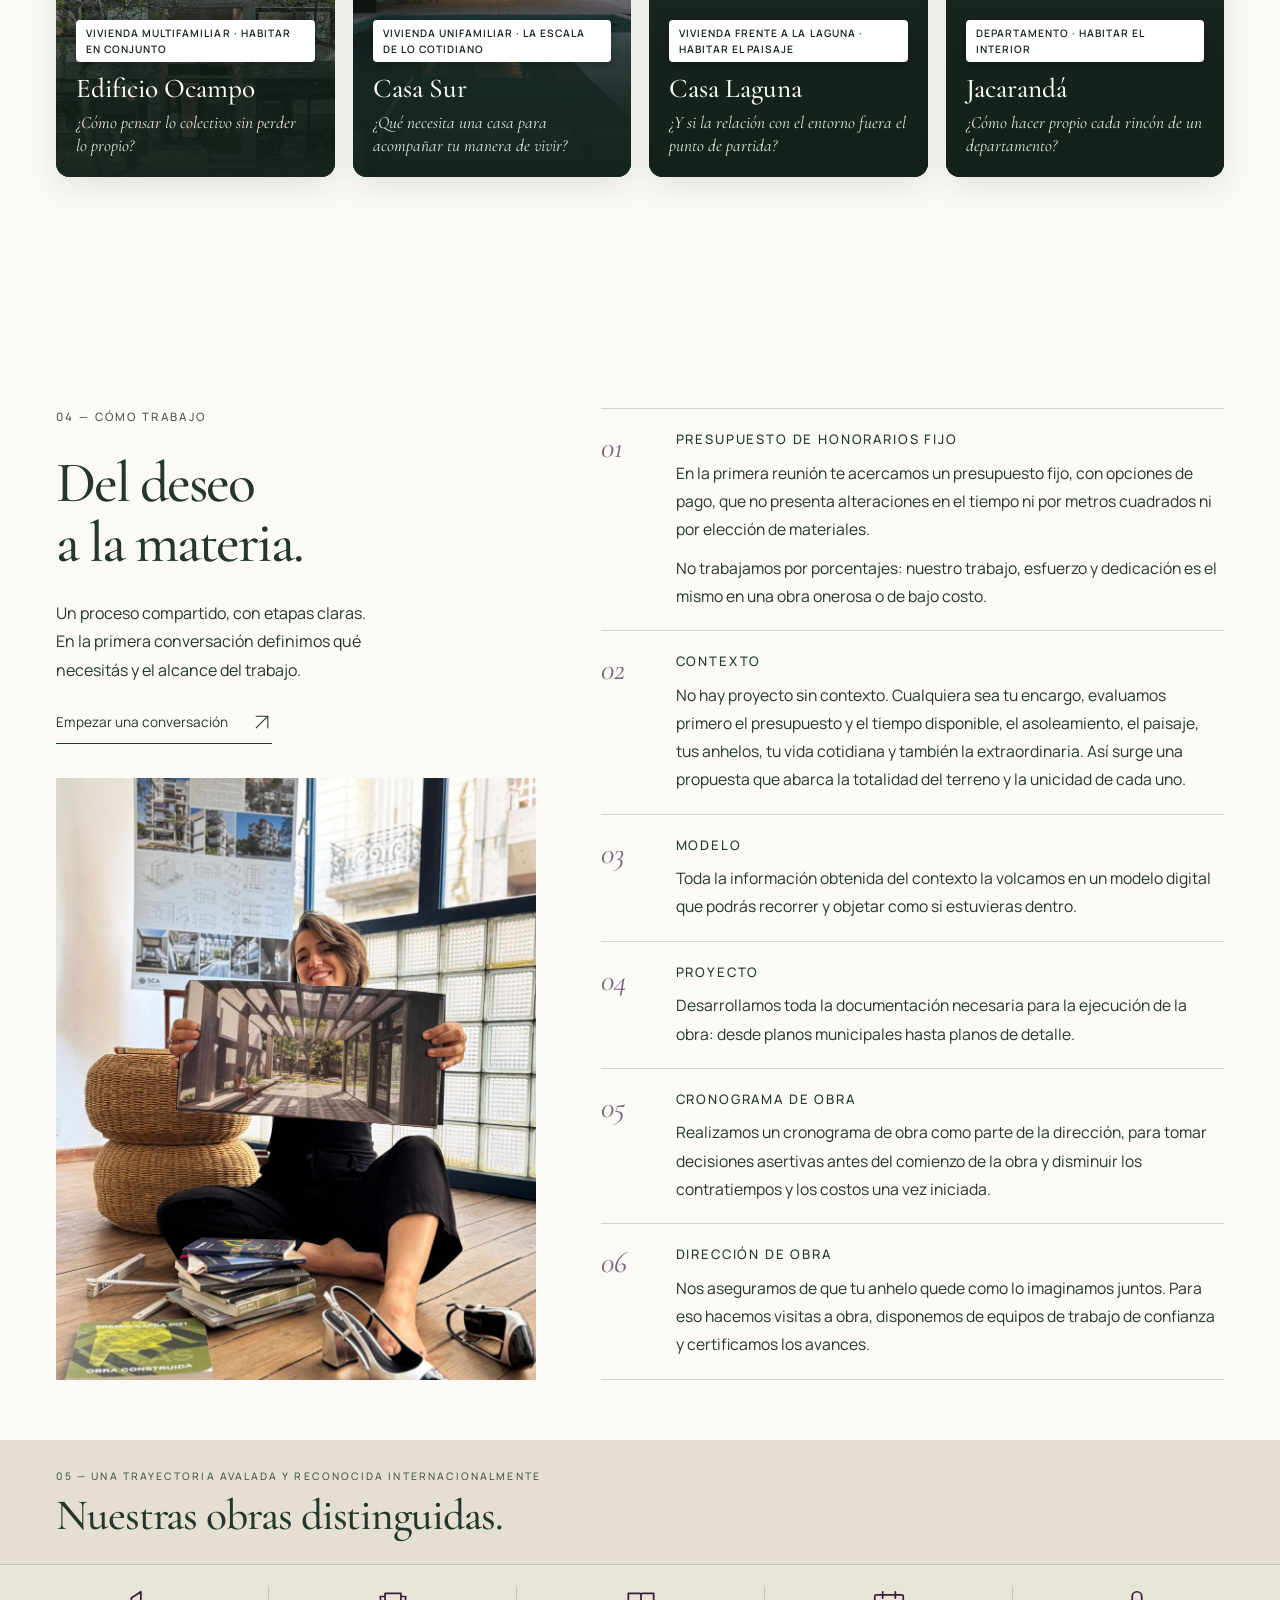
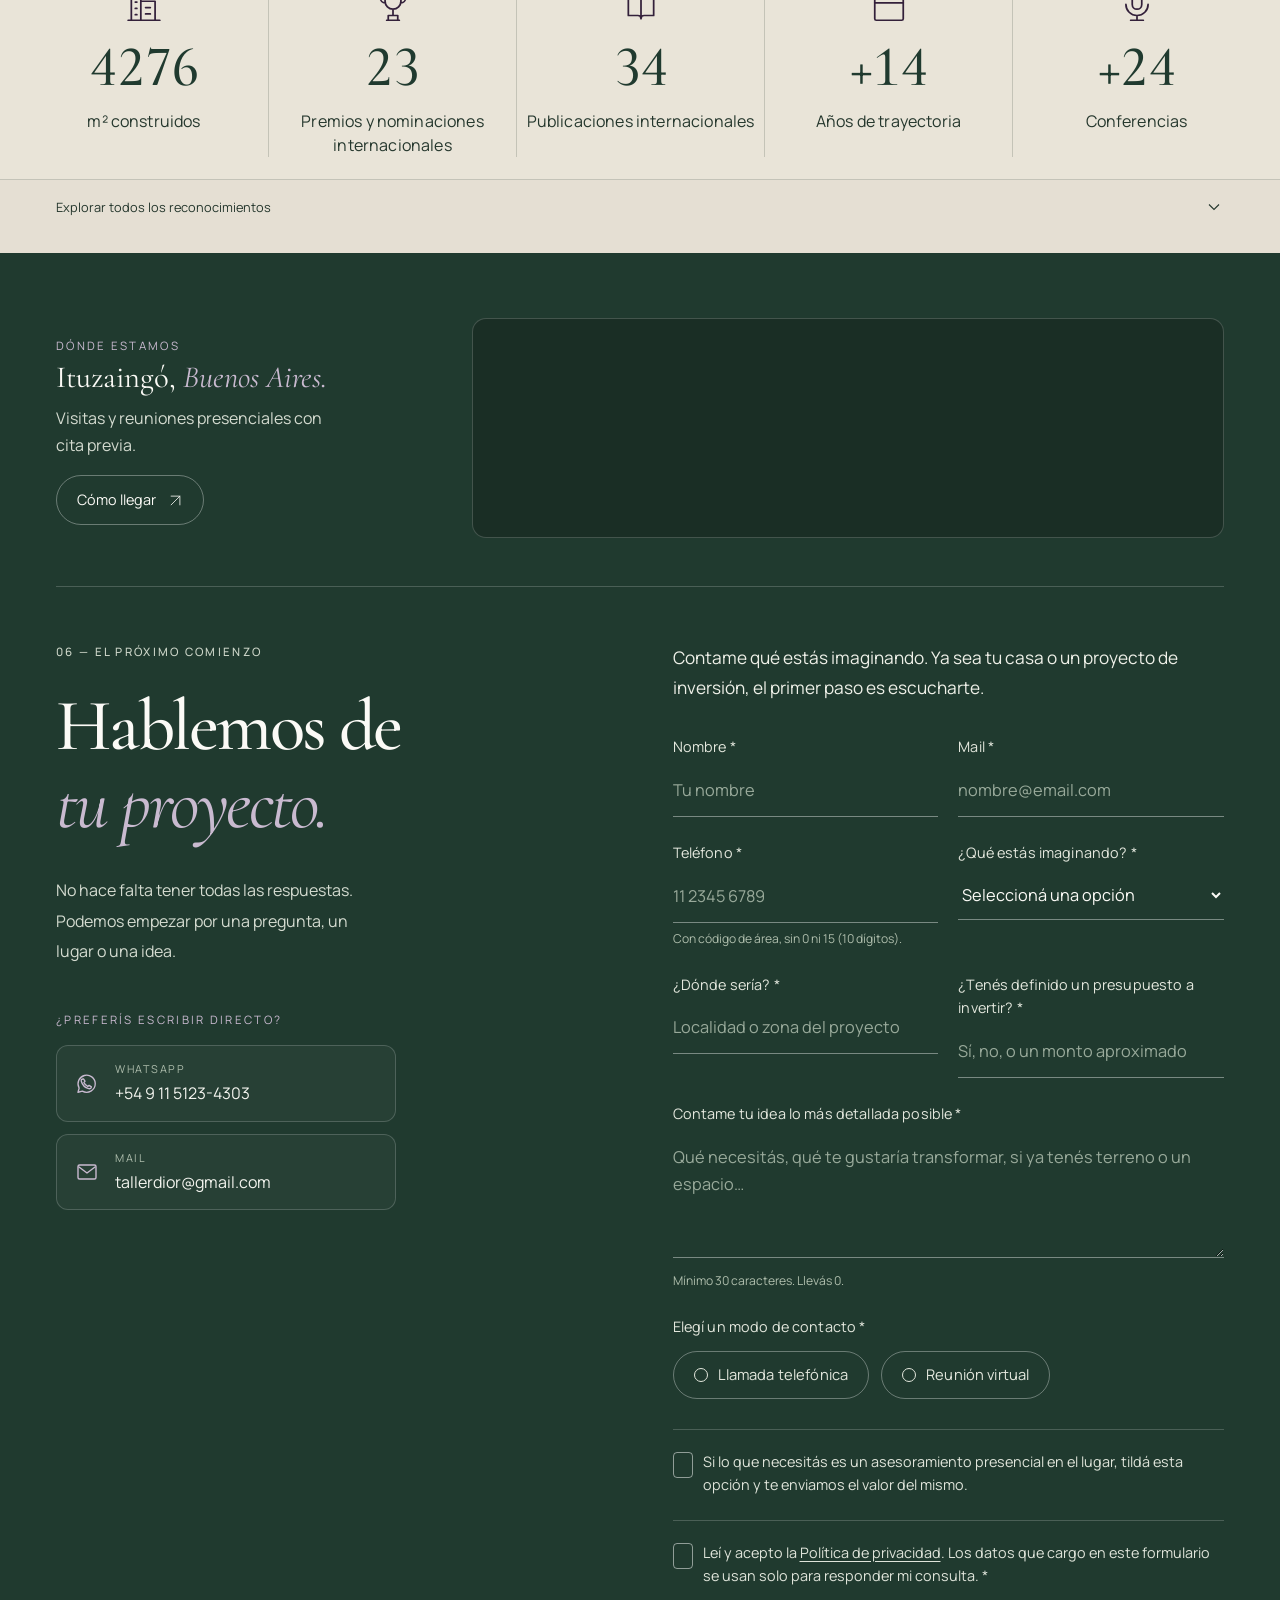
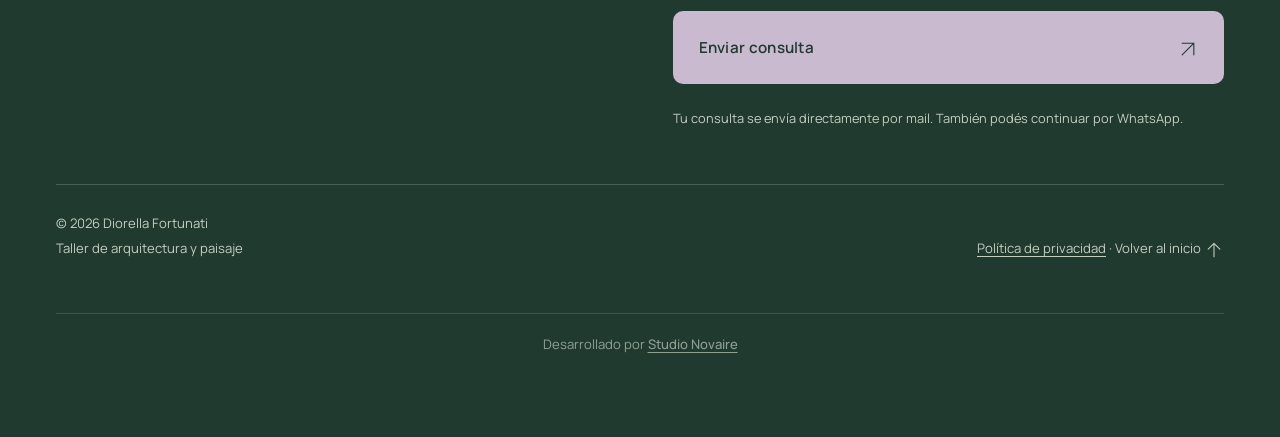
==== commit bbd8fa2f: "Fin" ====
--- a/index.html
+++ b/index.html
@@ -42,7 +42,7 @@
 <p>Proyecto desde el encuentro entre persona y paisaje.</p>
 <p>La luz, la materia, la vegetación y lo preexistente no se suman al final: son parte indiscutida de las preguntas con las que empieza nuestro proceso.</p>
 <p>La docencia e investigación constante en talleres proyectuales y cursos propios construye un conocimiento dinámico que busca correr el límite de lo establecido a través de nuevas preguntas.</p>
-<!-- PRESENTACIÓN: para cambiar el archivo, reemplazar el link de Google Drive --><a class="doc-band" href="https://drive.google.com/file/d/1y5vrLRivHbLtqP8ITC_H8GuKMpUvGFXm/view?usp=drive_link" target="_blank" rel="noopener"><span class="doc-icon"><svg viewBox="0 0 24 24" fill="none" stroke="currentColor" stroke-width="1.4" stroke-linecap="round" stroke-linejoin="round" aria-hidden="true"><path d="M14 3H7a2 2 0 0 0-2 2v14a2 2 0 0 0 2 2h10a2 2 0 0 0 2-2V8z"/><path d="M14 3v5h5M12 11v6m-3-3 3 3 3-3"/></svg></span><span class="doc-body"><span class="press-label">Mi presentación</span><span class="doc-text"><strong>Conocé mi trayectoria completa.</strong> Podés verla o descargarla.</span></span><span class="press-arrow" aria-hidden="true"><svg class="line-icon" viewBox="0 0 24 24" fill="none" stroke="currentColor" stroke-width="1.3" stroke-linecap="round" stroke-linejoin="round"><path d="M5 19 19 5M5 5h14v14"/></svg></span></a></div></div></section>
+<!-- PRESENTACIÓN: para cambiar el archivo, reemplazar el link de Google Drive --><a class="doc-band" href="https://drive.google.com/uc?export=download&amp;id=1y5vrLRivHbLtqP8ITC_H8GuKMpUvGFXm" target="_blank" rel="noopener"><span class="doc-icon"><svg viewBox="0 0 24 24" fill="none" stroke="currentColor" stroke-width="1.4" stroke-linecap="round" stroke-linejoin="round" aria-hidden="true"><path d="M14 3H7a2 2 0 0 0-2 2v14a2 2 0 0 0 2 2h10a2 2 0 0 0 2-2V8z"/><path d="M14 3v5h5M12 11v6m-3-3 3 3 3-3"/></svg></span><span class="doc-body"><span class="press-label">Mi presentación</span><span class="doc-text"><strong>Descargá mi presentación</strong> y conocé mi trayectoria completa.</span></span><span class="press-arrow" aria-hidden="true"><svg class="line-icon" viewBox="0 0 24 24" fill="none" stroke="currentColor" stroke-width="1.3" stroke-linecap="round" stroke-linejoin="round"><path d="M5 19 19 5M5 5h14v14"/></svg></span></a></div></div></section>
 <section class="listen" id="tu-proyecto"><div class="wrap">
 <div class="listen-heading reveal"><div><span class="eyebrow">02 — Tu proyecto</span><h2><small>El punto de partida:</small> la arquitectura como una respuesta a tu <em>escucha.</em></h2></div></div>
 <div class="principles reveal"><article class="principle"><span class="num">I.</span><h3>Escuchar</h3><p>Entender tu manera única de vivir y lo que ofrece el lugar.</p></article><article class="principle"><span class="num">II.</span><h3>Imaginar</h3><p>Explorar posibilidades con luz, materia y paisaje.</p></article><article class="principle"><span class="num">III.</span><h3>Proyectar</h3><p>Transformar esas ideas en espacios para habitar.</p></article></div>
